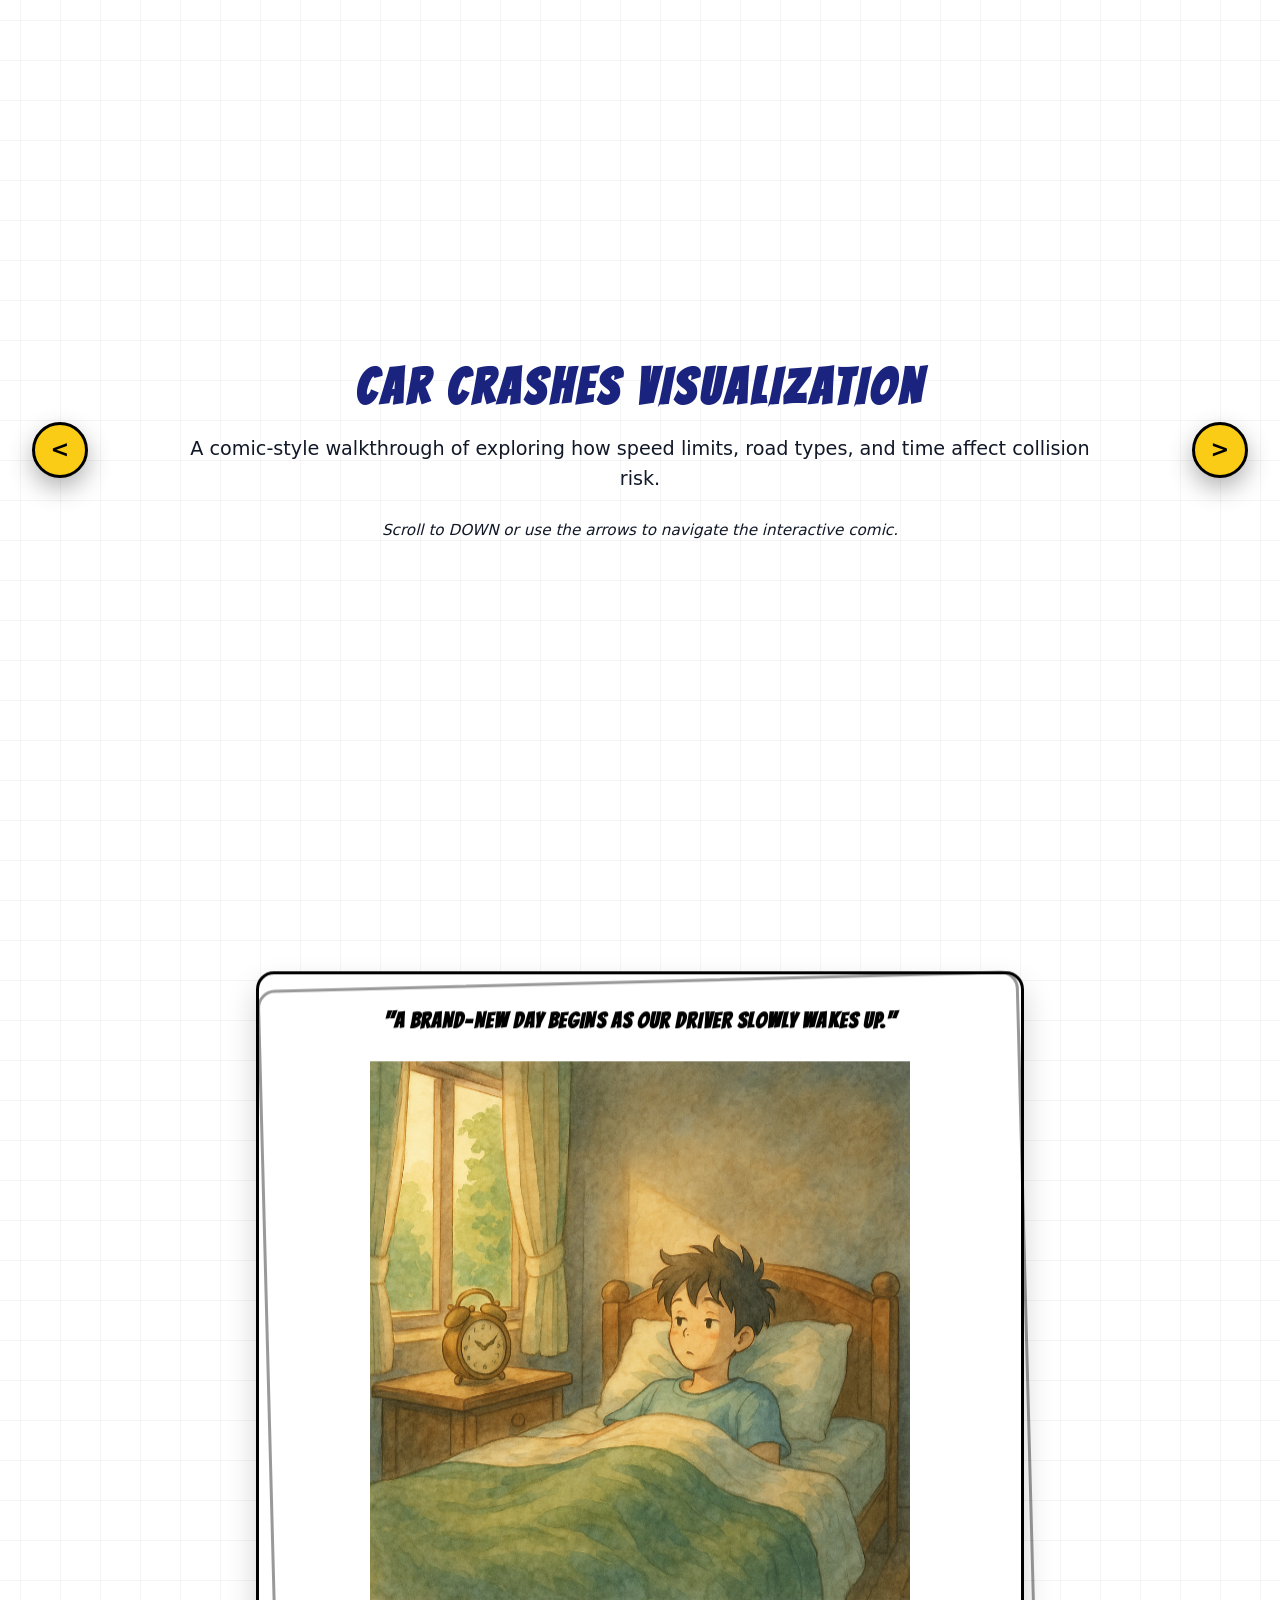
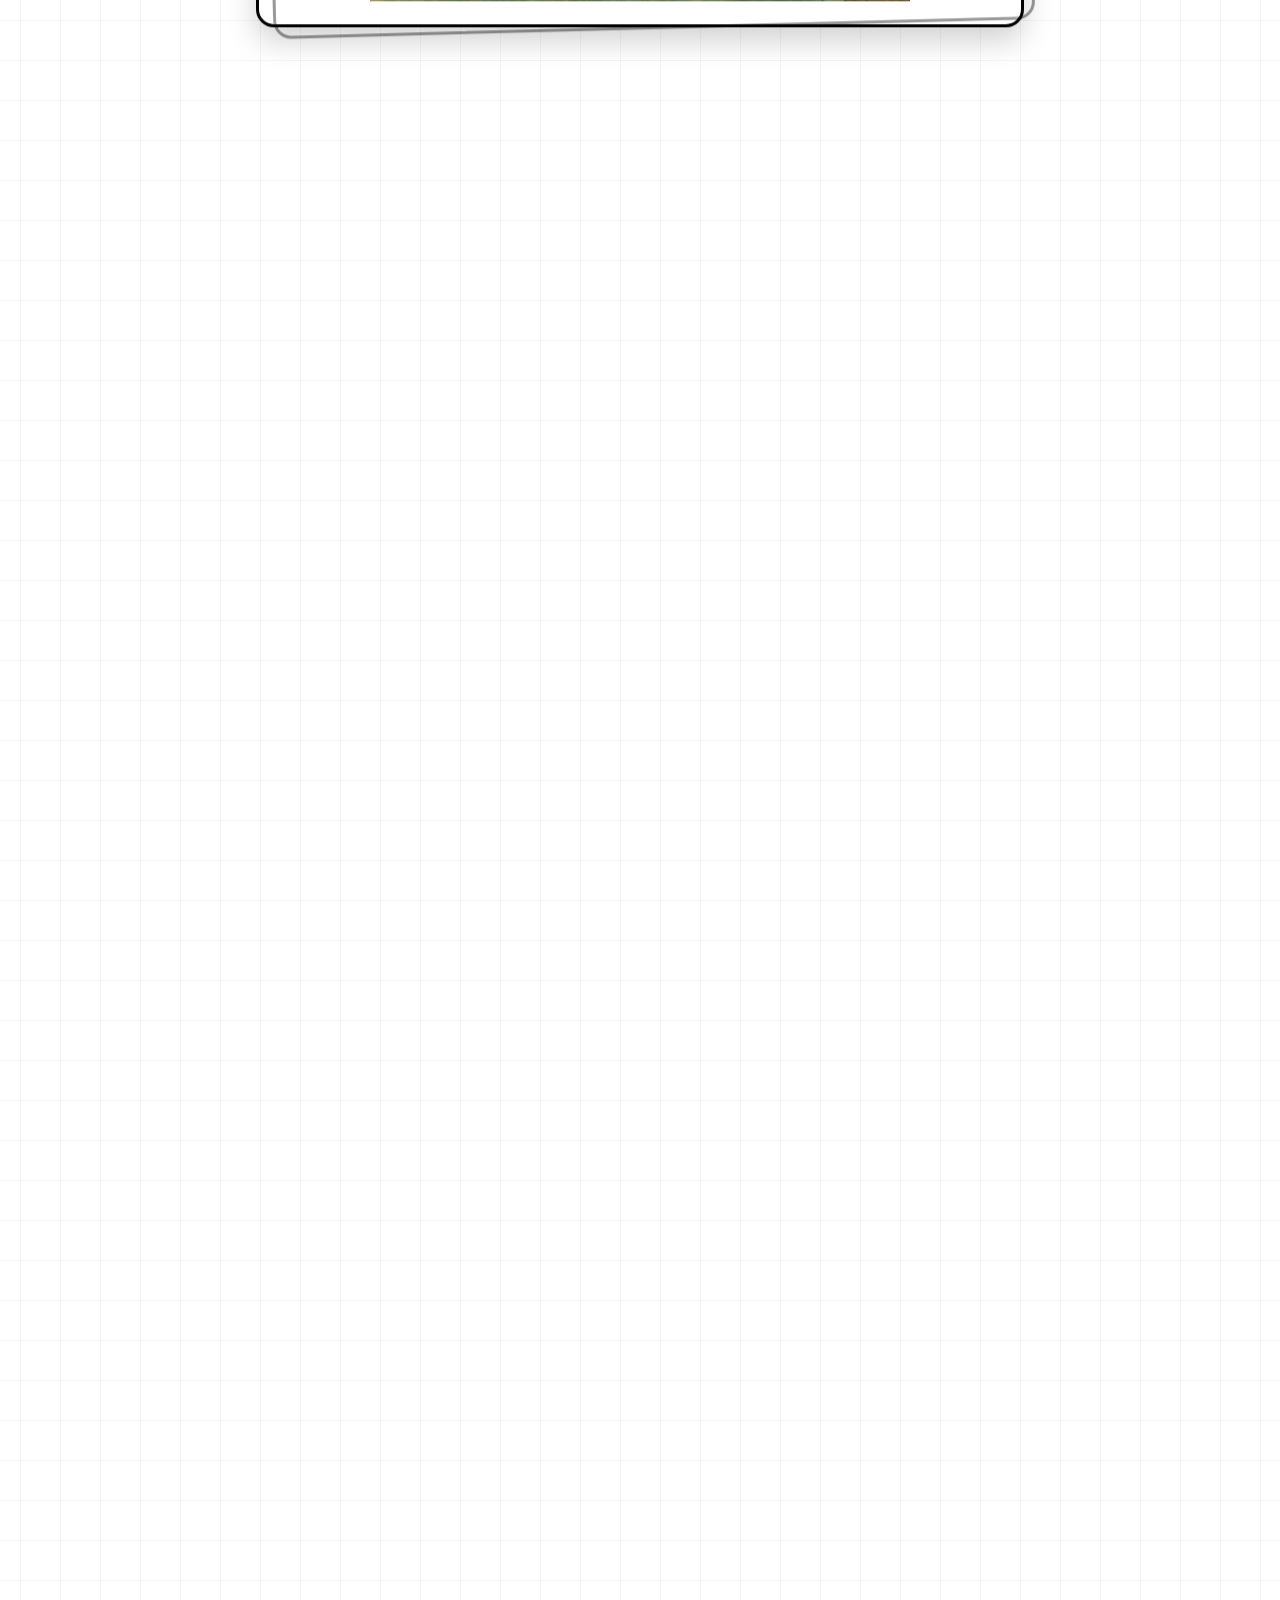
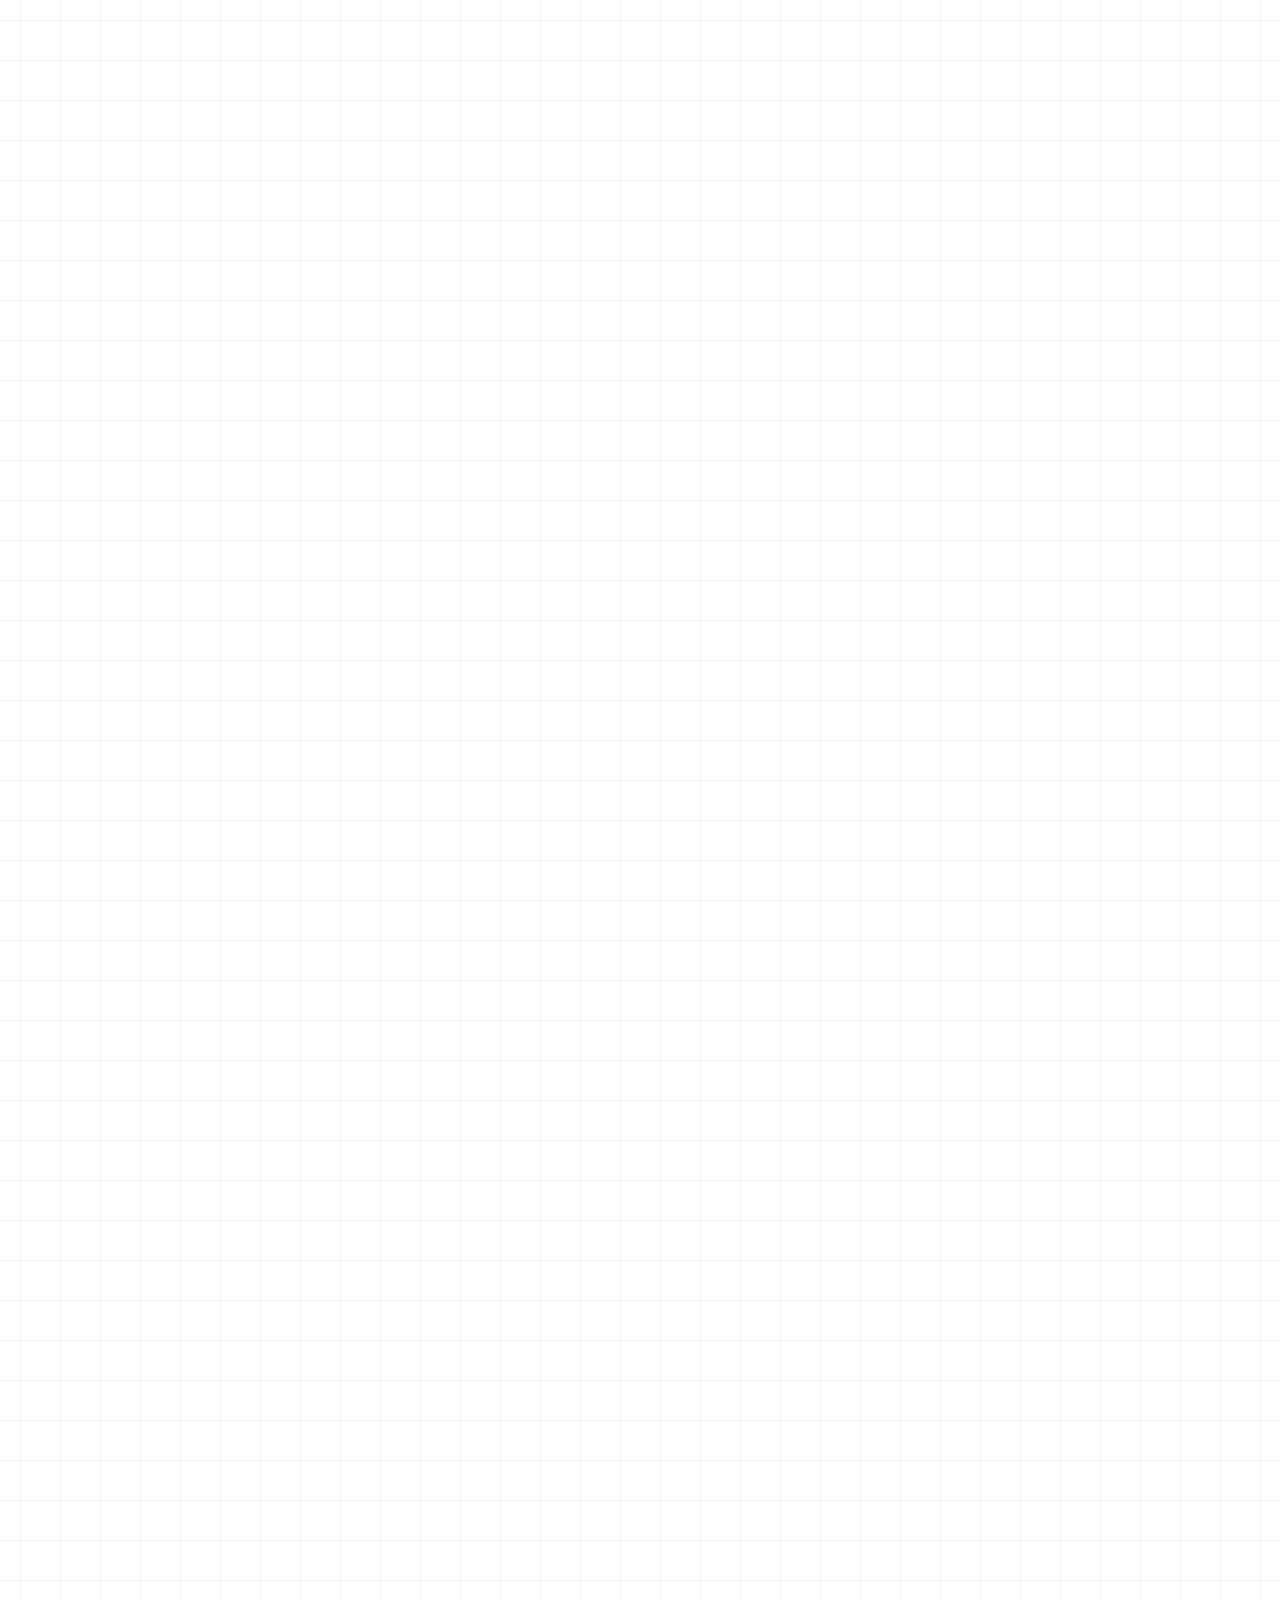
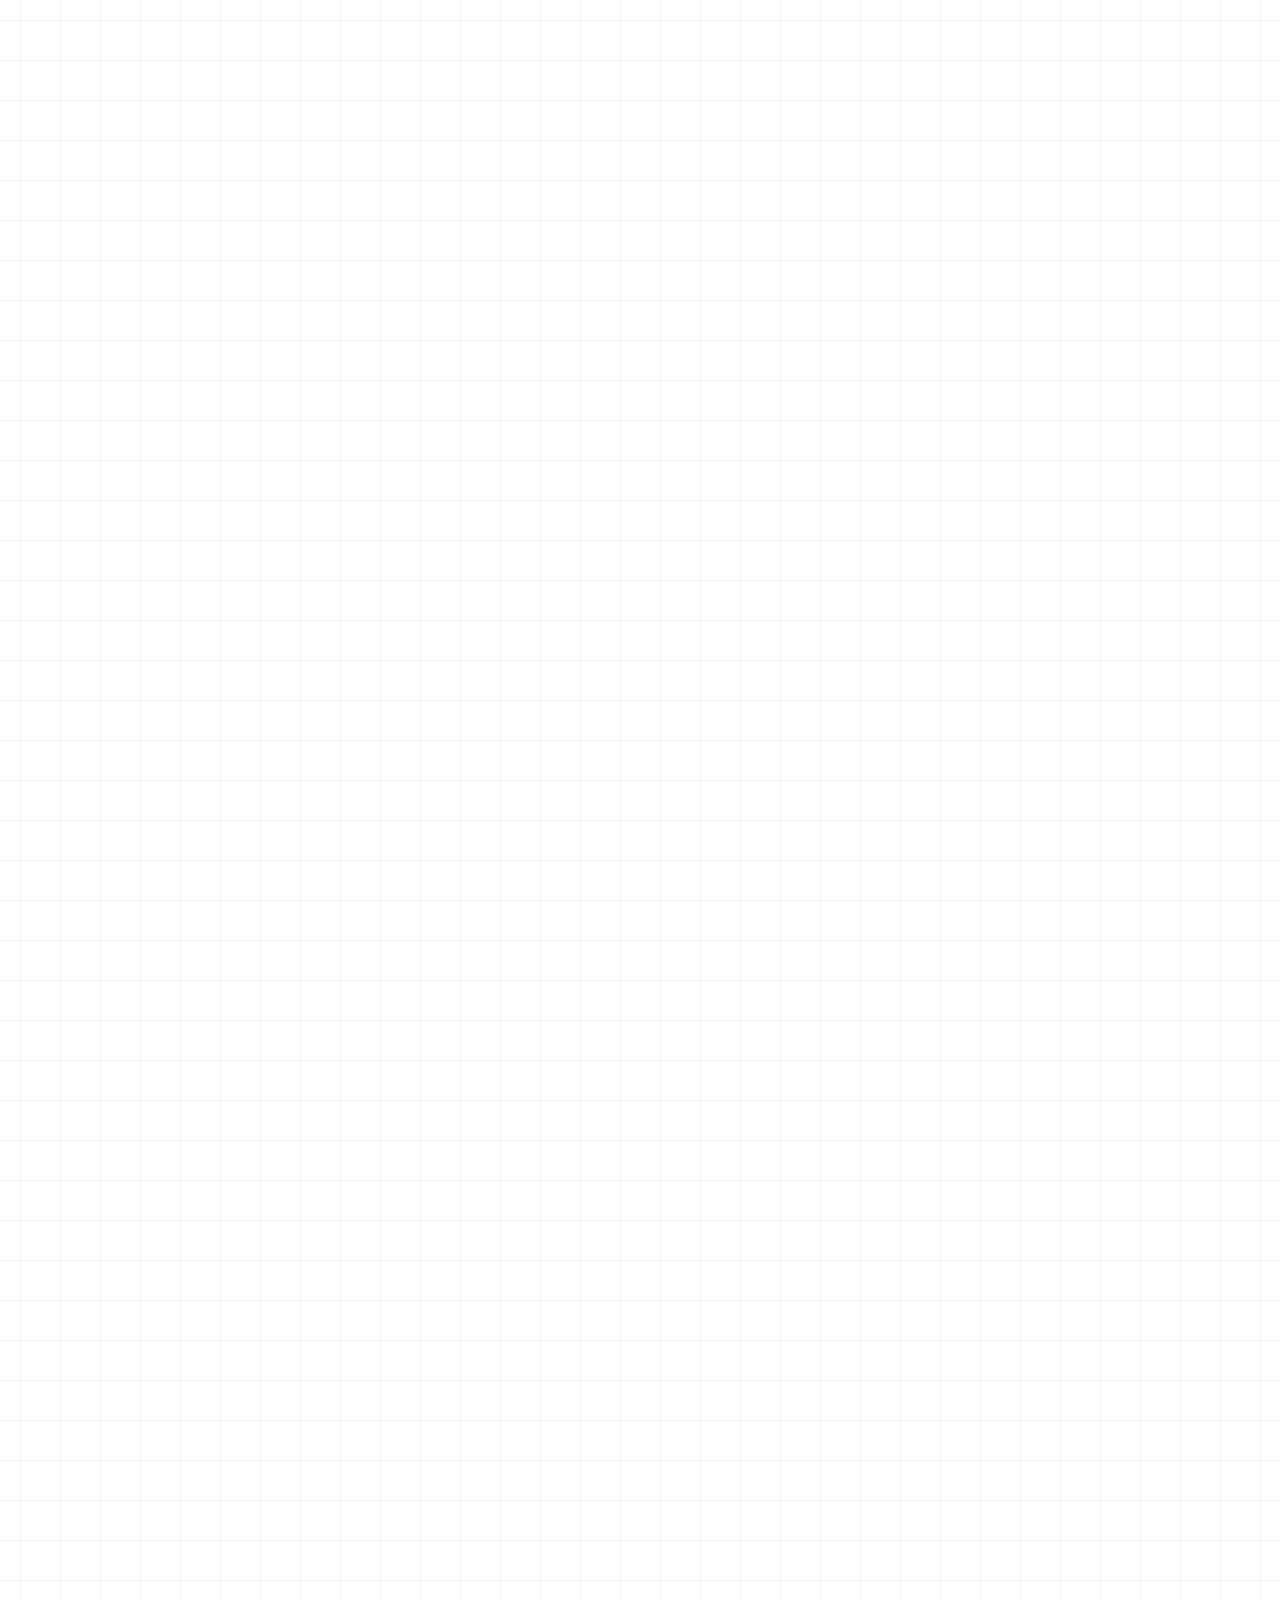
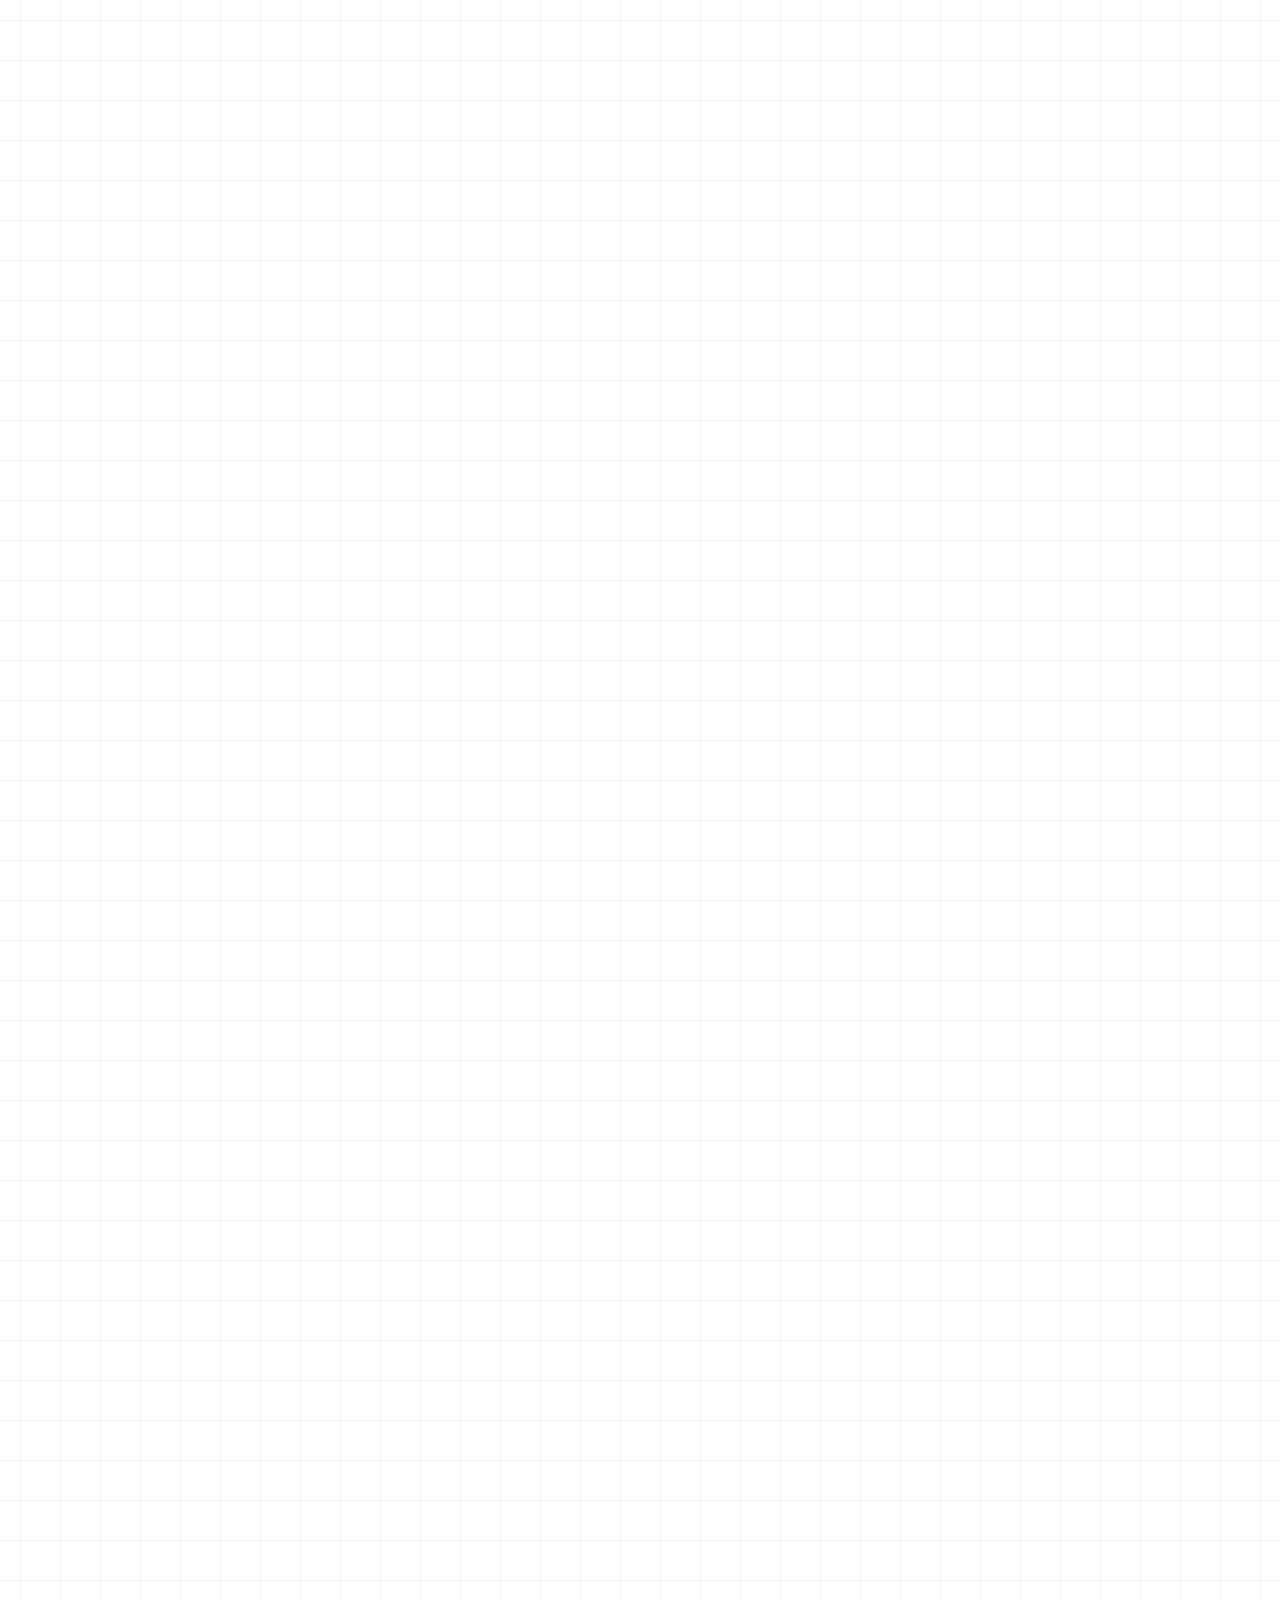
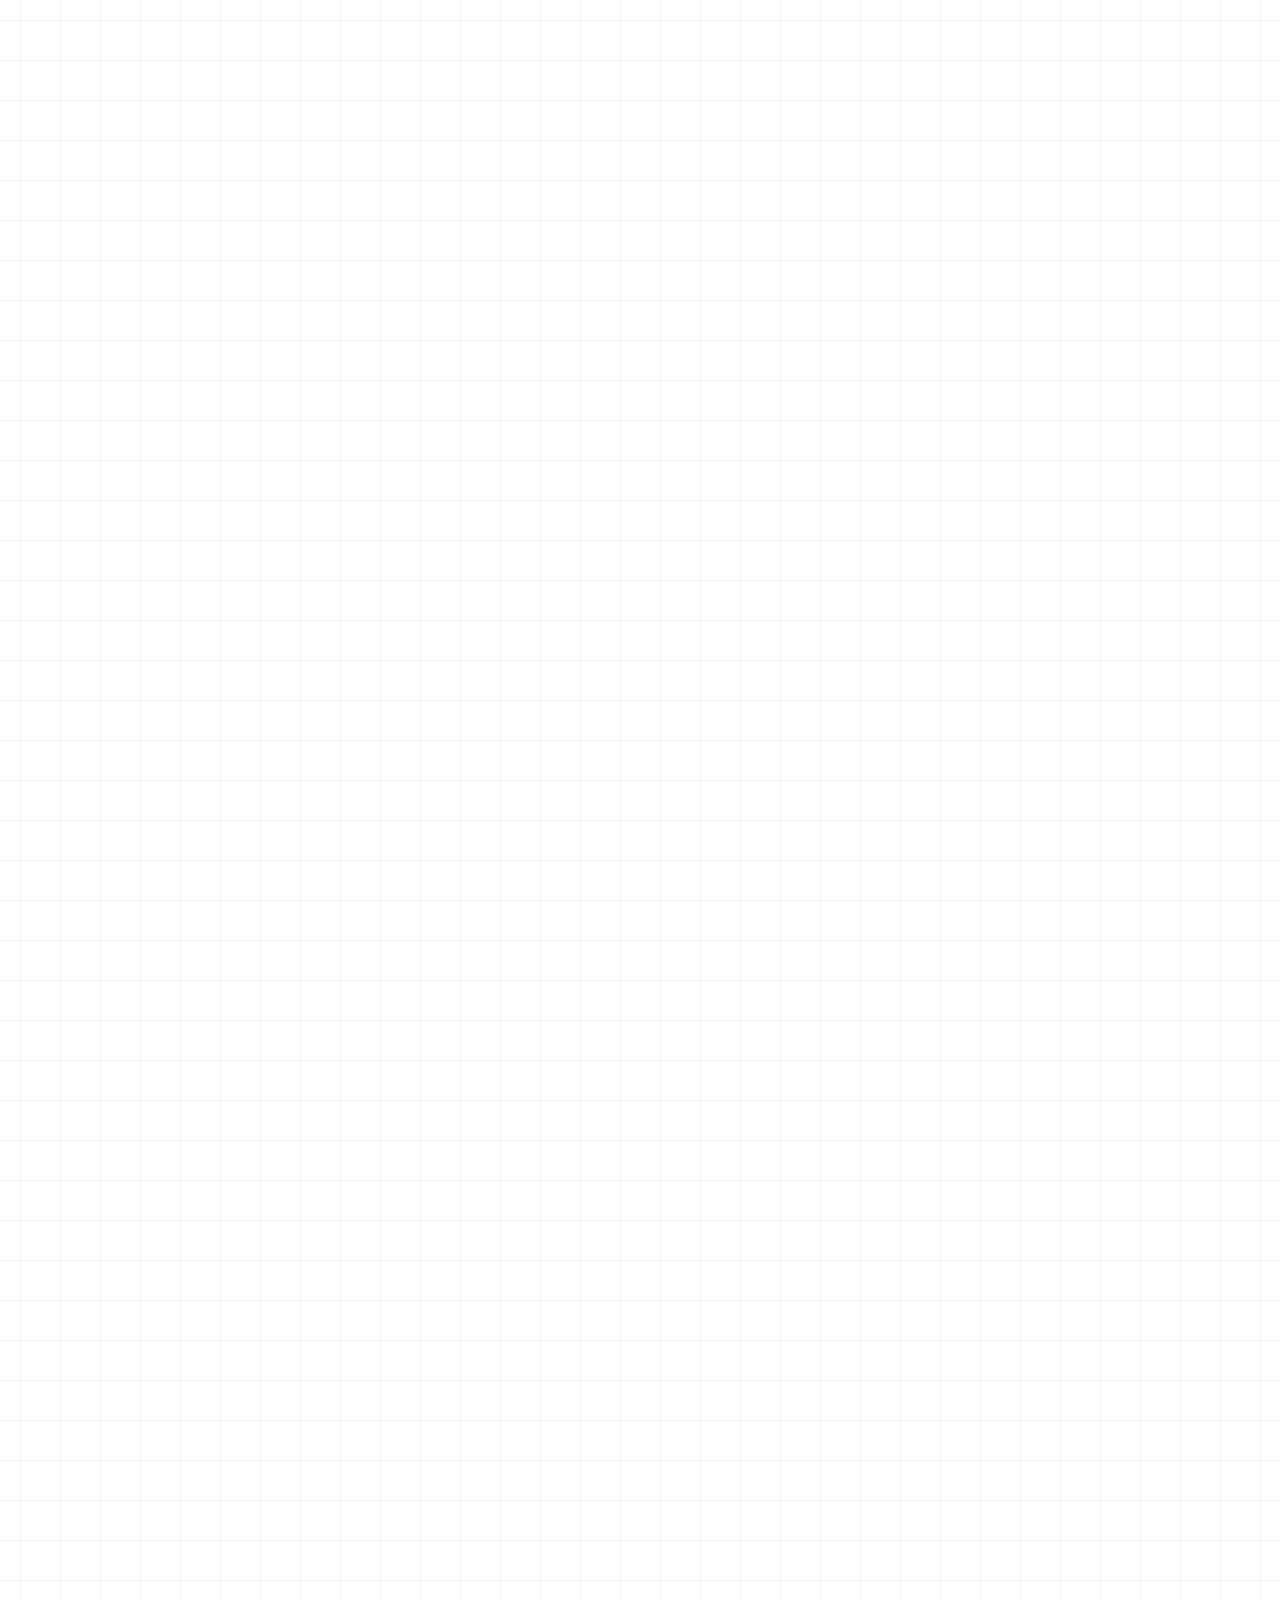
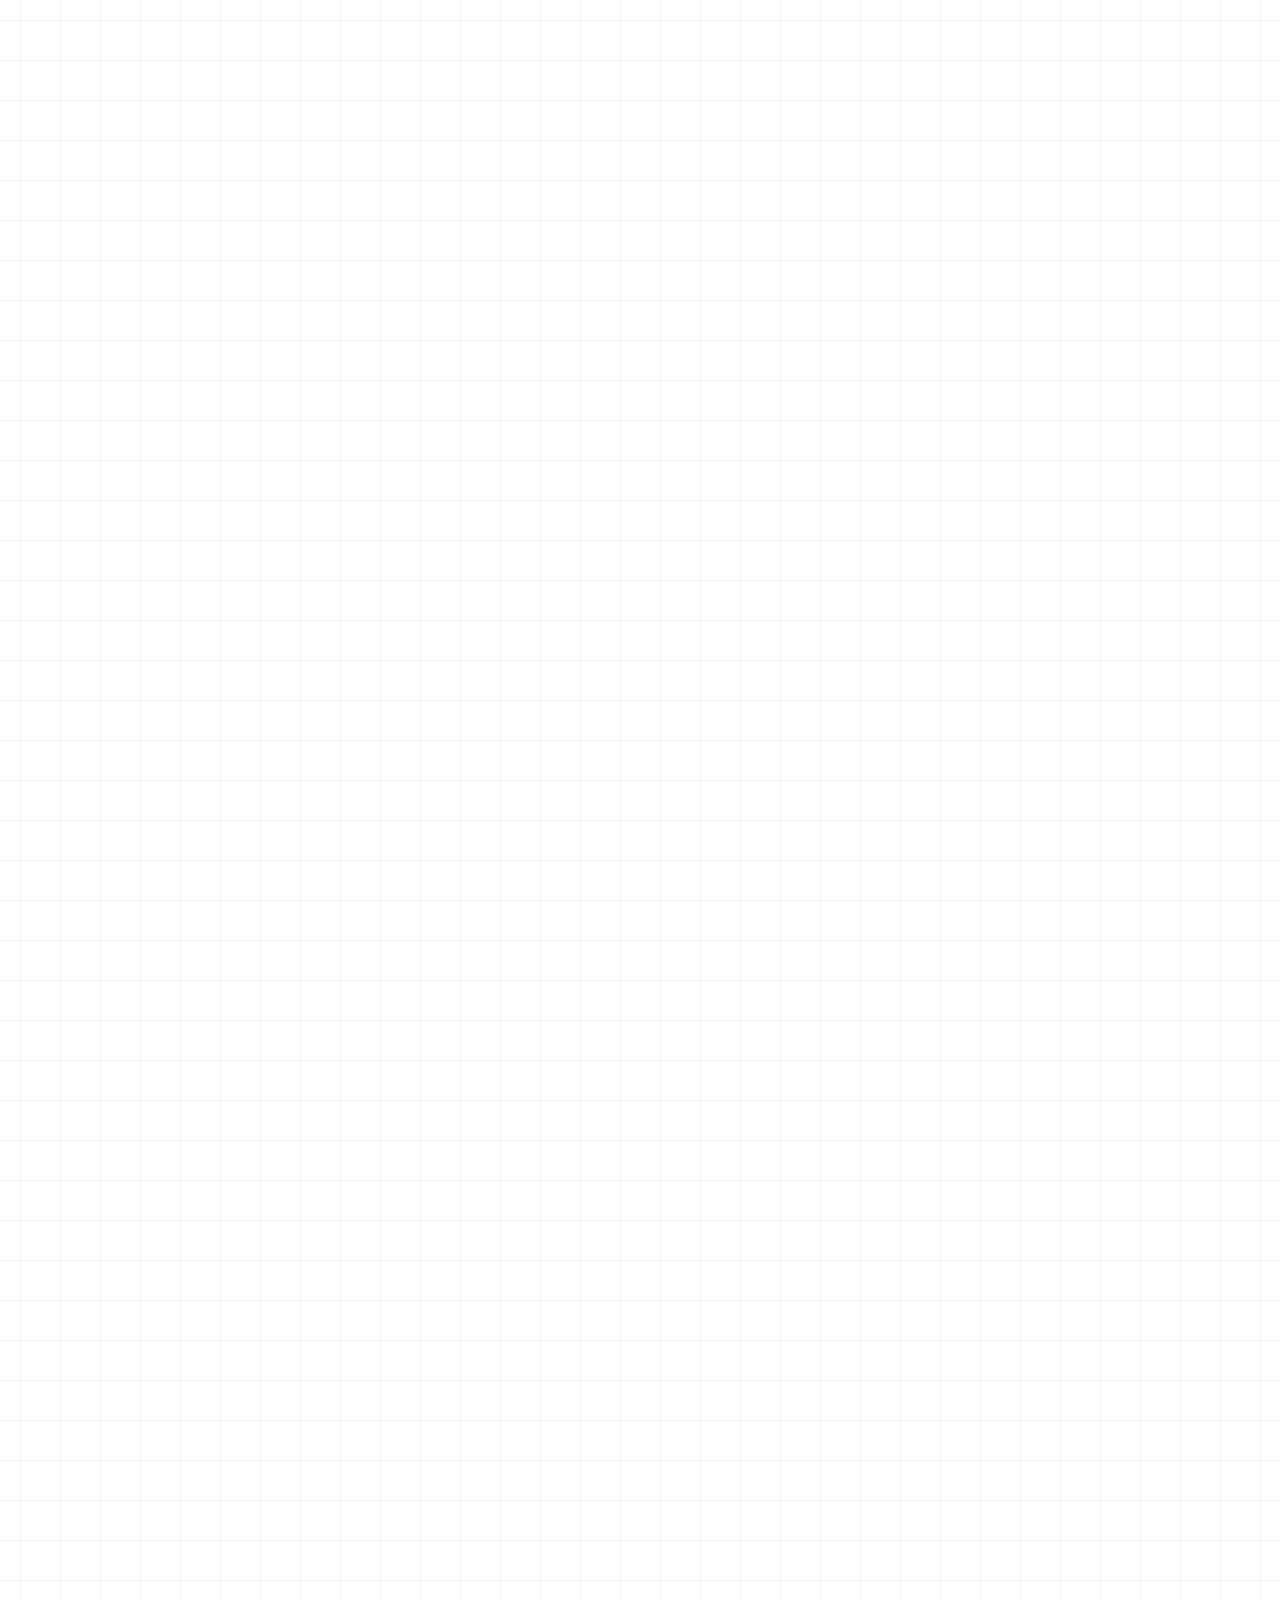
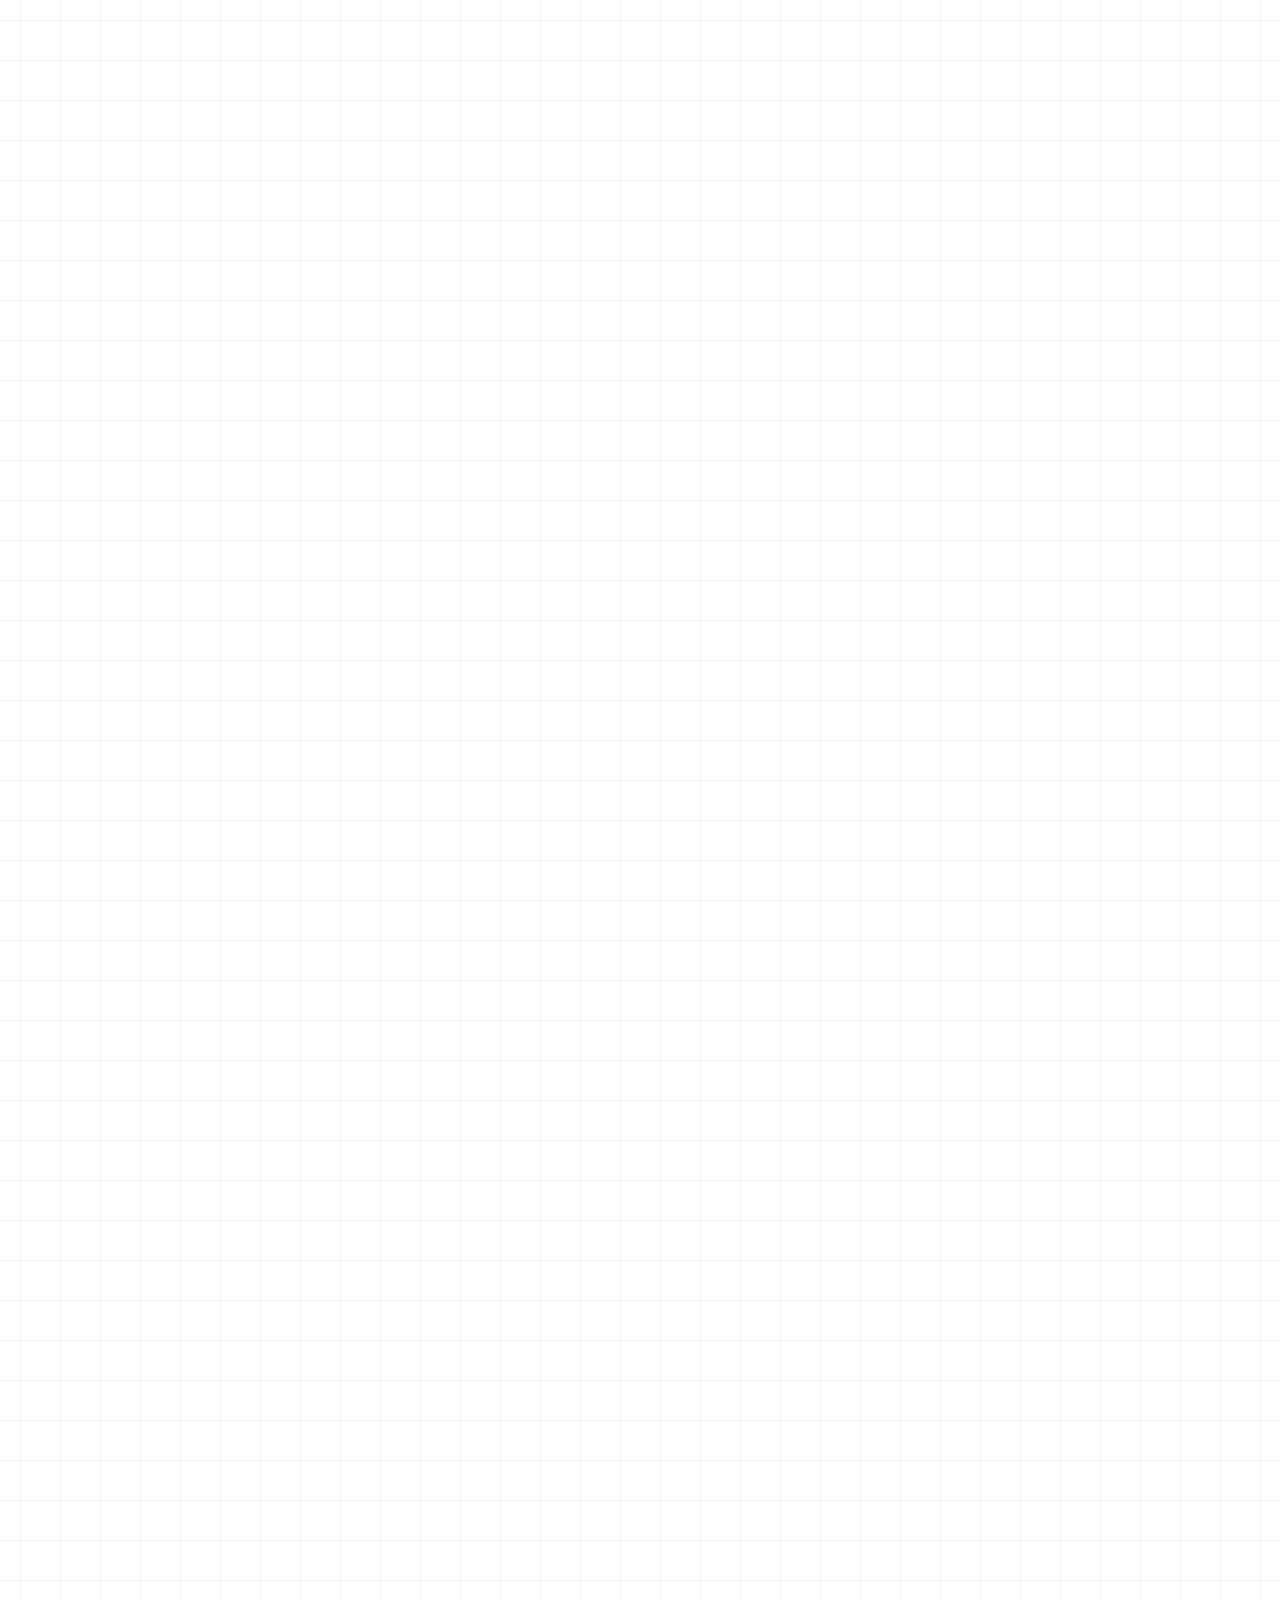
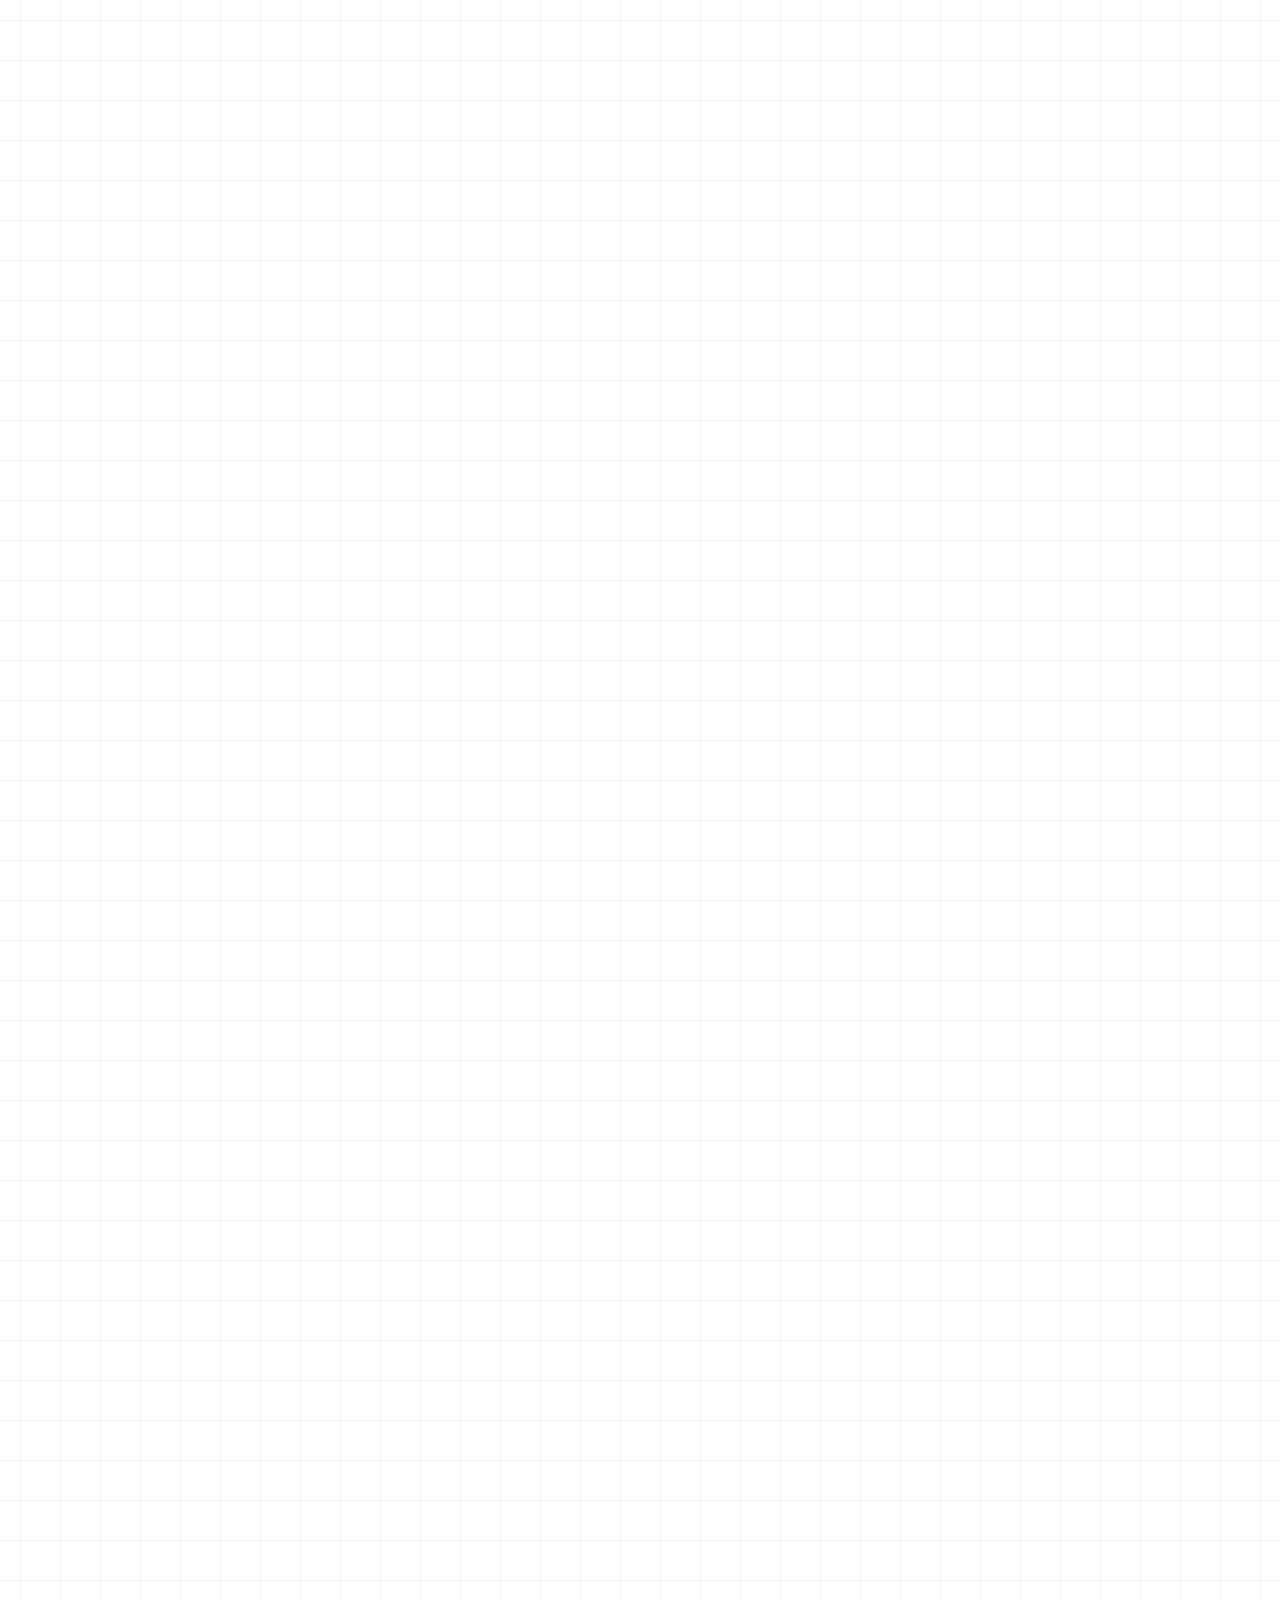
==== comic.html @ a8bc4530 "updated the design of the website to follow a comic strcuture and flow; added a new html called comi" ====
<!DOCTYPE html>
<html lang="en">
<head>
  <meta charset="UTF-8">
  <title>Speed Limit Crash Visualization — Comic Story</title>
  <meta name="viewport" content="width=device-width, initial-scale=1.0">

  <!-- Bootstrap CSS (same as index.html) -->
  <link href="https://cdn.jsdelivr.net/npm/bootstrap@5.3.2/dist/css/bootstrap.min.css" rel="stylesheet">

  <!-- D3.js (same as index.html) -->
  <script src="https://d3js.org/d3.v7.min.js"></script>
  <script src="https://d3js.org/d3-scale-chromatic.v1.min.js"></script>

  <!-- Existing styles + comic layout -->
  <link rel="stylesheet" href="css/style.css">
  <link rel="stylesheet" href="css/comic.css">
</head>
<body class="comic-body">

    <!-- Full-screen header -->
    <header class="comic-hero" id="comic-hero">
      <div class="comic-hero-inner">
        <h1 class="comic-hero-title">Car Crashes Visualization</h1>
        <p class="comic-hero-subtitle">
          A comic-style walkthrough of exploring how speed limits, road types, and time affect collision risk.
        </p>
        <p class="comic-hero-hint">
          Scroll to DOWN or use the arrows to navigate the interactive comic.
        </p>
      </div>
    </header>

  <!-- Fixed navigation arrows -->
  <button class="comic-arrow comic-arrow-left" id="comic-arrow-prev" aria-label="Previous panel">&lt;</button>
  <button class="comic-arrow comic-arrow-right" id="comic-arrow-next" aria-label="Next panel">&gt;</button>

  <div class="comic-scroll-wrapper">

  <!-- Main comic area -->
  <main class="comic-main">
    <section class="comic-track" aria-label="Crash story panels">

      <!-- Panel 1 – wakes up -->
      <article class="comic-panel" data-panel-index="0">
        <div class="comic-panel-inner">
          <p class="panel-caption">"A brand-new day begins as our driver slowly wakes up."</p>
          <img src="img/panel1.png" alt="Driver wakes up" class="panel-image">
        </div>
      </article>

      <!-- Panel 2 – checks phone (weekday heatmap) -->
      <article class="comic-panel" data-panel-index="1">
        <div class="comic-panel-inner">
          <p class="panel-caption">"He checks his phone to see which days are safest to travel.” Click the phone!</p>
          <img src="img/panel2.png" alt="Driver checks phone" class="panel-image">

          <div class="chart-panel chart-panel--heatmap" data-zoomable>
            <button class="chart-close" type="button">&times;</button>
            <section class="chart-content chart-content--heatmap heatmap-section">
              <header class="heatmap-header text-center">
                <h2>Which day of week has highest collision rate?</h2>
                <p>
                  Calendar-style heatmap of collisions by weekday (columns) and year (rows).
                  Slide the year range to explore trends over time.
                </p>
              </header>

              <div class="chart-card heatmap-card">
                <div id="heatmap" class="chart heatmap-chart"></div>
                <div id="year-range" class="year-range heatmap-year-range"></div>
                <div id="legend" class="legend heatmap-legend"></div>
                <p class="heatmap-source text-center">
                  Source: <code>data/collisions_by_weekday_year.csv</code>
                </p>
              </div>
            </section>
          </div>
        </div>
      </article>

      <!-- Panel 3 – brushing teeth, wall clock -->
      <article class="comic-panel" data-panel-index="2">
        <div class="comic-panel-inner">
          <p class="panel-caption">“While brushing his teeth, he wonders which time of day is safest.” Click the clock!.</p>
          <img src="img/panel3.png" alt="Driver brushes teeth and looks at clock" class="panel-image">

          <div class="chart-panel chart-panel--clock" data-zoomable>
            <button class="chart-close" type="button">&times;</button>
            <section class="chart-content chart-content--clock">
              <h2 class="chart-title">When during the day is crash risk highest?</h2>
              <div id="clock-visualization"></div>
            </section>
          </div>
        </div>
      </article>

      <!-- Panel 4 – steps outside -->
      <article class="comic-panel" data-panel-index="3">
        <div class="comic-panel-inner">
          <p class="panel-caption">“He steps outside, ready to start his journey to work.”</p>
          <img src="img/panel4.png" alt="Driver steps outside" class="panel-image">
        </div>
      </article>

      <!-- Panel 5 – starts car -->
      <article class="comic-panel" data-panel-index="4">
        <div class="comic-panel-inner">
          <p class="panel-caption">“With a turn of the key, the engine hums to 9-to-5 life.”</p>
          <img src="img/panel5.png" alt="Driver starts car" class="panel-image">
        </div>
      </article>

      <!-- Panel 6 – speed limit sign, speed-limit visualization -->
      <article class="comic-panel" data-panel-index="5">
        <div class="comic-panel-inner">
          <p class="panel-caption">“A speed-limit sign reminds him how speed affects safety.” Click the speed sign!</p>
          <img src="img/panel6.png" alt="Speed limit sign" class="panel-image">

          <div class="chart-panel chart-panel--speed" data-zoomable>
            <button class="chart-close" type="button">&times;</button>
            <div class="chart-content chart-content--speed">
              <h2>How do collisions change with speed limits?</h2>
              <p>
                Explore collisions by posted speed limit and collision severity.
              </p>
              <div id="car-speed-limit-crashes-vis-nathan"></div>
            </div>
          </div>
        </div>
      </article>

      <!-- Panel 7 – multiple road types / road-type chart -->
      <article class="comic-panel" data-panel-index="6">
        <div class="comic-panel-inner">
          <p class="panel-caption">“Different roads lie ahead, each with its own risks.” Click the navigation panel.</p>
          <img src="img/panel7.png" alt="Driver choosing between different road types" class="panel-image">

          <div class="chart-panel chart-panel--roadtype" data-zoomable>
            <button class="chart-close" type="button">&times;</button>
            <div class="chart-content chart-content--roadtype">
              <section class="roadtype-section">
                <header class="roadtype-header text-center">
                  <h2>Road Collisions by Roadway Type</h2>
                  <p>Circular bar chart showing collision data by road division type across years</p>
                </header>

                <div class="roadtype-content">
                  <div class="roadtype-chart-panel">
                    <div id="chart" class="roadtype-chart"></div>
                    <div class="tooltip roadtype-tooltip"></div>
                  </div>

                  <div class="roadtype-controls">
                    <div class="roadtype-filter-section">
                      <div class="roadtype-section-title">View Mode:</div>
                      <div class="roadtype-toggle-group">
                        <button class="roadtype-toggle-button active" data-mode="absolute">Absolute</button>
                        <button class="roadtype-toggle-button" data-mode="percent">Percentage</button>
                      </div>
                    </div>

                    <div class="roadtype-filter-section">
                      <div class="roadtype-section-title">Filter by Road Type:</div>
                      <div class="roadtype-chips">
                        <button class="roadtype-chip roadtype-chip--all active" data-roadtype="all">All</button>
                      </div>
                    </div>
                  </div>
                </div>

                <footer class="roadtype-footer">
                  <p class="roadtype-note">
                    Each bar represents the number of collisions for a specific road division type over time.
                    Use the toggles above to switch between absolute counts and relative percentages.
                  </p>
                </footer>
              </section>
            </div>
          </div>
        </div>
      </article>

      <!-- Panel 8 – reaches work -->
      <article class="comic-panel" data-panel-index="7">
        <div class="comic-panel-inner">
          <p class="panel-caption">“He reaches work safely and gets ready for the day.”</p>
          <img src="img/panel8.png" alt="Driver reaches work" class="panel-image">
        </div>
      </article>

      <!-- Panel 9 – dreams of vacation -->
      <article class="comic-panel" data-panel-index="8">
        <div class="comic-panel-inner">
          <p class="panel-caption">“His mind wanders... Maybe a vacation would be nice…”</p>
          <img src="img/panel9.png" alt="Driver dreams of vacation" class="panel-image">
        </div>
      </article>

      <!-- Panel 10 – calendar month chart -->
      <article class="comic-panel" data-panel-index="9">
        <div class="comic-panel-inner">
          <p class="panel-caption">“He checks the calendar to find the safest month for a trip.” Click the calendar.</p>
          <img src="img/panel10.png" alt="Calendar panel" class="panel-image">

          <div class="chart-panel chart-panel--month" data-zoomable>
            <button class="chart-close" type="button">&times;</button>
            <section class="chart-content chart-content--month">
              <h2>Collisions by Month of Year</h2>
              <p>Circular bar chart of collision counts by month.</p>
              <div id="circular-bar-chart"></div>
            </section>
          </div>
        </div>
      </article>

      <!-- Panel 11 – asks boss -->
      <article class="comic-panel" data-panel-index="10">
        <div class="comic-panel-inner">
          <p class="panel-caption">“He asks his boss about taking some time off.”</p>
          <img src="img/panel11.png" alt="Driver asking boss" class="panel-image">
        </div>
      </article>

      <!-- Panel 12 – vacation approved -->
      <article class="comic-panel" data-panel-index="11">
        <div class="comic-panel-inner">
          <p class="panel-caption">“Great news! His vacation is approved. A happy free man.”</p>
          <img src="img/panel12.png" alt="Vacation approved" class="panel-image">
        </div>
      </article>

      <!-- Panel 13 – drives into adventure -->
      <article class="comic-panel" data-panel-index="12">
        <div class="comic-panel-inner">
          <p class="panel-caption">“With everything planned, he drives into his long-awaited adventure.” THE END</p>
          <img src="img/panel13.png" alt="Drives into adventure" class="panel-image">
        </div>
      </article>

    </section>

  </main>

  <div class="comic-scroll-length"></div>

</div>
  
  <!-- UNIVERSAL VISUALIZATION POPUP -->
<div id="viz-popup-overlay" class="viz-popup-overlay">
  <div id="viz-popup-content" class="viz-popup-content">
      <button id="viz-close" class="viz-close">&times;</button>
      <div id="viz-mount"></div>
  </div>
</div>

  <!-- Visualization scripts (same as index.html) -->
  <script src="js/calendar-heatmap.js"></script>
  <script src="js/speedLimitVisSigns.js"></script>
  <script src="js/collision_by_roadtype.js"></script>
  <script src="js/circularBarChart.js"></script>
  <script src="z_individual_visuals/clockVis/js/clockVis.js"></script>

  <!-- Generic viz interactions (zooming, etc.) -->
  <script src="js/main.js"></script>

  <!-- Scroll + arrow controller -->
  <script src="js/comic_scroll.js"></script>
  <script src="js/viz_popup.js"></script>
</body>
</html>
---- css/style.css ----
/* ===========================
   Base Layout
   =========================== */
html,
body {
    height: 100%;
}

body {
    font-family: "Inter", "Segoe UI", sans-serif;
    background: radial-gradient(circle at top left, #f8fafc, #e2e8f0);
    color: #222;
    margin: 0;
    padding: 0;
    display: flex;
    flex-direction: column;
    min-height: 100vh;
}

.container-fluid {
    flex: 1;
}

.navbar-brand {
    font-size: 1.5rem;
    letter-spacing: 0.5px;
}

h1 {
    margin: 0 0 12px 0;
    font-weight: 700;
    color: #1a237e;
    text-align: center;
}

.panel-caption {
    text-align: center;
    font-size: 1.1rem;
    font-weight: 600;
    color: #444;
    margin: 1rem 0 0.5rem 0;
    padding: 0 1rem;
    font-family: "Inter", sans-serif;
}

.inner-circle {
    fill: #e9ecef;
}

/* ===========================
   Controls (speed-limit vis)
   =========================== */
#car-speed-limit-crashes-vis-nathan-controls {
    margin-top: 16px;
    margin-bottom: 16px;
    display: flex;
    align-items: center;
    gap: 12px;
    font-size: 16px;
    padding: 12px 16px;
    background: linear-gradient(135deg, #f1f5f9 0%, #e2e8f0 100%);
    border-radius: 12px;
    border: 1px solid #cbd5e1;
}

#car-speed-limit-crashes-vis-nathan-controls label {
    font-weight: 700;
    color: #1e293b;
}

#car-speed-limit-crashes-vis-nathan-year-select {
    padding: 8px 16px;
    border-radius: 8px;
    border: 2px solid #3b82f6;
    background: #fff;
    font-size: 15px;
    font-weight: 600;
    color: #1e293b;
    cursor: pointer;
    transition: all 0.2s ease;
}

#car-speed-limit-crashes-vis-nathan-year-select:hover {
    border-color: #2563eb;
    box-shadow: 0 4px 12px rgba(59, 130, 246, 0.2);
}

#car-speed-limit-crashes-vis-nathan-year-select:focus {
    outline: none;
    border-color: #1d4ed8;
    box-shadow: 0 0 0 3px rgba(59, 130, 246, 0.3);
}

/* ===========================
   Visualization Container (default card)
   =========================== */
#car-speed-limit-crashes-vis-nathan {
    background: linear-gradient(180deg, #ffffff 0%, #f8fafc 100%);
    border-radius: 16px;
    box-shadow: 0 8px 32px rgba(0, 0, 0, 0.12), 0 2px 8px rgba(0, 0, 0, 0.08);
    padding: 24px;
    margin-bottom: 50px;
    width: 100%;
    max-width: 1280px;
    border: 1px solid #e2e8f0;
}

#car-speed-limit-crashes-vis-nathan svg {
    display: block;
    margin: 0 auto;
    border-radius: 12px;
}

/* Speed control slider styling */
#speed-control-slider {
    -webkit-appearance: none;
    appearance: none;
    height: 10px;
    border-radius: 5px;
    outline: none;
}

#speed-control-slider::-webkit-slider-thumb {
    -webkit-appearance: none;
    appearance: none;
    width: 24px;
    height: 24px;
    border-radius: 50%;
    background: #fff;
    border: 3px solid #3b82f6;
    cursor: pointer;
    box-shadow: 0 2px 8px rgba(0, 0, 0, 0.2);
    transition: all 0.2s ease;
}

#speed-control-slider::-webkit-slider-thumb:hover {
    transform: scale(1.15);
    box-shadow: 0 4px 12px rgba(59, 130, 246, 0.4);
}

#speed-control-slider::-moz-range-thumb {
    width: 24px;
    height: 24px;
    border-radius: 50%;
    background: #fff;
    border: 3px solid #3b82f6;
    cursor: pointer;
    box-shadow: 0 2px 8px rgba(0, 0, 0, 0.2);
}

/* ===========================
   Visualization Elements
   =========================== */
.road {
    fill: #444;
}

.sign-circle {
    stroke: #d62828;
    stroke-width: 3px;
    fill: #fff;
}

.sign-text {
    font-weight: 900;
    fill: #111;
    font-family: 'Inter', 'Segoe UI', sans-serif;
}

.x-label {
    font-size: 13px;
    fill: #333;
}

.car {
    fill: #dc2626;
}

/* Y-axis styling */
.y-axis .tick line {
    stroke: #e5e7eb;
    stroke-dasharray: 4 4;
}

.y-axis .domain {
    stroke: #9ca3af;
}

.y-axis text {
    font-size: 12px;
    fill: #4b5563;
    font-weight: 500;
}

.y-axis-label {
    font-family: 'Inter', 'Segoe UI', sans-serif;
}

/* ===========================
   Calendar Heatmap (default)
   =========================== */
.heatmap-section {
    padding: 0 16px 32px 16px;
    max-width: 960px;
    margin: 0 auto;
}

.heatmap-header h2 {
    margin: 0 0 6px 0;
    font-weight: 700;
    font-size: clamp(22px, 2.6vw, 34px);
    letter-spacing: 0.2px;
    color: #111;
}

.heatmap-header p {
    margin: 0 18px 18px 18px;
    color: #4b5563;
    font-size: 0.95rem;
}

.heatmap-card {
    background: #ffffff;
    border: 1px solid #e5e7eb;
    border-radius: 16px;
    padding: 16px 16px 24px 16px;
    box-shadow: 0 8px 24px rgba(0, 0, 0, 0.06);
    width: 100%;
    margin: 0 auto;
}

.heatmap-chart {
    width: 100%;
    display: flex;
    justify-content: center;
}

.heatmap-section .axis text {
    fill: #4b5563;
    font-size: 12px;
}

.heatmap-section .axis line,
.heatmap-section .axis path {
    stroke: #e5e7eb;
}

.heatmap-section .cell {
    stroke: #ffffff;
    stroke-width: 1;
    shape-rendering: crispEdges;
}

.heatmap-section .cell:hover {
    stroke: #111111;
    stroke-width: 1.25;
}

.heatmap-legend {
    margin-top: 14px;
    width: 100%;
}

.heatmap-legend .title {
    font-size: 11px;
    margin-bottom: 6px;
    color: #4b5563;
    text-align: center;
}

.heatmap-legend .axis text {
    font-size: 10px;
}

.heatmap-legend svg {
    width: 100%;
    display: block;
}

.heatmap-year-range {
    width: 100%;
    margin: 0;
}

.heatmap-section .timeline-container {
    display: flex;
    flex-direction: column;
    gap: 0;
    align-items: stretch;
}

.heatmap-section .year-range-header {
    display: flex;
    justify-content: space-between;
    align-items: center;
    gap: 12px;
    flex-wrap: wrap;
    margin-bottom: 8px;
}

.heatmap-section .range-label-text {
    margin-bottom: 0;
    font-size: 13px;
    font-weight: 600;
    color: #9a3412;
    text-align: left;
}

.heatmap-section .year-range-controls {
    display: flex;
    gap: 8px;
    justify-content: flex-end;
    flex-wrap: wrap;
}

.heatmap-section .year-range-controls button {
    background: #fff7ed;
    border: 1px solid #fb923c;
    color: #9a3412;
    font-weight: 600;
    font-size: 12px;
    padding: 6px 12px;
    border-radius: 999px;
    cursor: pointer;
    transition: background 120ms ease, box-shadow 120ms ease;
}

.heatmap-section .year-range-controls button:hover {
    background: #fdba74;
    box-shadow: 0 4px 10px rgba(249, 115, 22, 0.18);
}

.heatmap-section .year-range-controls button:active {
    background: #f97316;
    color: #ffffff;
}

.heatmap-section .year-range-svg {
    width: 100%;
    min-width: 100%;
    display: block;
}

.heatmap-section .car-wrapper {
    display: flex;
    justify-content: center;
    margin: 0 auto 12px auto;
    width: 100%;
}

.heatmap-section .car-svg {
    width: 100%;
    height: auto;
    max-width: 1000px;
}

#cabin-layer .car-cabin {
    fill: #ffffff;
    stroke: none;
}

#car-outline-layer .car-body-outline {
    fill: none;
    stroke: #1f2937;
    stroke-width: 9;
    stroke-linecap: round;
    stroke-linejoin: round;
}

#labels-layer text {
    font-family: "Inter", system-ui, sans-serif;
    font-weight: 500;
    font-size: 11px;
    fill: #1a1a1a;
    letter-spacing: 0.03em;
    paint-order: stroke;
    stroke: rgba(255, 255, 255, 0.82);
    stroke-width: 3px;
    stroke-linejoin: round;
}

#labels-layer .weekday-label {
    text-transform: uppercase;
}

#labels-layer .year-label {
    text-anchor: end;
}

.heatmap-section .grid-line {
    stroke: rgba(148, 163, 184, 0.55);
    stroke-width: 0.9;
    shape-rendering: crispEdges;
    pointer-events: none;
}

.heatmap-section .brush .selection {
    fill: rgba(249, 115, 22, 0.22);
    stroke: #f97316;
    stroke-width: 2;
    shape-rendering: geometricPrecision;
}

.heatmap-section .brush .handle {
    fill: #f97316;
    opacity: 0.92;
}

.heatmap-source {
    margin-top: 18px;
    color: #4b5563;
    font-size: 13px;
}

/* global tooltip from clock/heatmap */
.tooltip {
    position: fixed;
    pointer-events: none;
    background: rgba(255, 255, 255, 0.96);
    color: #111111;
    border: 1px solid #d1d5db;
    padding: 8px 10px;
    border-radius: 10px;
    font-size: 12px;
    box-shadow: 0 8px 24px rgba(0, 0, 0, 0.08);
    transform: translate(-50%, calc(-100% - 12px));
    z-index: 9999;
    opacity: 0;
    transition: opacity 120ms ease, transform 120ms ease;
}

.tooltip.visible {
    opacity: 1;
    transform: translate(-50%, calc(-100% - 8px));
}

/* 
   Circular Bar Chart
*/
.circular-chart-section {
    padding: 32px 16px;
    max-width: 960px;
    margin: 0 auto;
}

.circular-chart-section h2 {
    font-weight: 700;
    font-size: clamp(22px, 2.6vw, 34px);
    letter-spacing: 0.2px;
    color: #111;
    margin-bottom: 12px;
}

.circular-chart-section p {
    color: #4b5563;
    font-size: 0.95rem;
    margin-bottom: 0;
}

.circular-chart-section .controls {
    padding: 16px;
}

.circular-chart-section .controls label {
    color: #333;
    font-size: 15px;
}

#year-selector {
    padding: 8px 16px;
    border-radius: 6px;
    border: 1px solid #d1d5db;
    background: #fff;
    font-size: 14px;
    cursor: pointer;
    transition: border-color 0.2s ease;
}

#year-selector:hover {
    border-color: #9ca3af;
}

#year-selector:focus {
    outline: none;
    border-color: #6366f1;
    box-shadow: 0 0 0 3px rgba(99, 102, 241, 0.1);
}

#circular-bar-chart {
    min-height: 800px;
    background: transparent;
    border-radius: 12px;
    overflow: visible;
}

#circular-legend {
    padding: 16px;
}

.circular-chart-section .chart-card {
    background: #ffffff;
    border: 1px solid #e5e7eb;
    border-radius: 16px;
    padding: 24px 16px;
    box-shadow: 0 8px 24px rgba(0, 0, 0, 0.06);
    overflow: visible;
}


.month-bar {
    transition: all 0.2s ease;
}

.month-bar:hover {
    cursor: pointer;
}


.month-label {
    user-select: none;
    pointer-events: none;
}


.center-label {
    user-select: none;
    pointer-events: none;
}

/* ===========================
   Webtoon panels
   =========================== */

.webtoon {
    max-width: 1100px;
    margin: 0 auto 3rem;
    padding: 1.5rem 1rem 3rem;
}

.panel {
    position: relative;
    margin: 2rem auto;
    background: #fdfcf7;
    border-radius: 18px;
    box-shadow: 0 14px 40px rgba(0, 0, 0, 0.12);
    overflow: hidden;
}

.panel-image {
    width: 100%;
    display: block;
}

/* Chart panels (small in-panel + zoom) */
.chart-panel {
    position: absolute;
    cursor: pointer;
}

.chart-panel .chart-mini,
.chart-panel .chart-mini-sub,
.chart-panel #car-speed-limit-crashes-vis-nathan {
    background: transparent;
}

/* wrapper for zoom card content */
.chart-content {
    width: 100%;
}

/* Small close button that only shows in zoomed mode */
.chart-close {
    position: absolute;
    top: 12px;
    right: 16px;
    border: none;
    background: rgba(15, 23, 42, 0.8);
    color: #fff;
    font-size: 20px;
    width: 32px;
    height: 32px;
    border-radius: 999px;
    line-height: 24px;
    text-align: center;
    cursor: pointer;
    opacity: 0;
    pointer-events: none;
    transition: opacity 0.15s ease;
}

/* Zoom overlay behaviour */
.chart-panel[data-zoomable]::after {
    content: "Click to zoom";
    position: absolute;
    bottom: 6px;
    right: 10px;
    padding: 3px 8px;
    font-size: 11px;
    border-radius: 999px;
    background: rgba(0, 0, 0, 0.6);
    color: #fff;
}

.chart-panel.is-zoomed {
    position: fixed !important;
    top: 0;
    left: 0;
    right: 0;
    bottom: 0;
    width: 100vw !important;
    height: 100vh !important;
    margin: 0;
    background: rgba(15, 23, 42, 0.92);
    z-index: 2000;
    display: flex;
    flex-direction: column;
    align-items: center;
    justify-content: center;
}

.chart-panel.is-zoomed::after {
    content: "";
}

.chart-panel.is-zoomed .chart-close {
    opacity: 1;
    pointer-events: auto;
}

/* white card for zoomed content */
.chart-panel.is-zoomed .chart-content {
    max-width: 1100px;
    width: min(100%, 1100px);
    max-height: 90vh;
    overflow: auto;
    background: #ffffff;
    border-radius: 16px;
    padding: 16px;
}

/* prevent body scroll while zoomed */
body.no-scroll {
    overflow: hidden;
}

/* ---------------------------
   Panel-specific chart placement
   --------------------------- */

/* Panel 2 – phone heatmap (landscape) */
.panel-2 .chart-panel--heatmap {
    left: 32%;
    bottom: 14%;
    width: 40%;
    transform: translateX(-50%);
}

/* flatten padding in phone mode */
.panel-2 .chart-panel--heatmap .heatmap-section {
    padding: 0;
    margin: 0;
    max-width: none;
}
.panel-2 .chart-panel--heatmap .heatmap-card {
    background: transparent;
    border: none;
    box-shadow: none;
    padding: 0;
}

/* scale the car heatmap into the phone */
.panel-2 .chart-panel--heatmap .car-svg {
    transform:translate(-17%, -70%)  scale(0.65);
    transform-origin: 50% 50%;
}

/* hide long UI in mini mode */
.panel-2 .chart-panel--heatmap .heatmap-header,
.panel-2 .chart-panel--heatmap .heatmap-year-range,
.panel-2 .chart-panel--heatmap .heatmap-legend,
.panel-2 .chart-panel--heatmap .heatmap-source {
    display: none;
}

/* when zoomed, full size + show header/controls/legend */
.panel-2 .chart-panel--heatmap.is-zoomed .car-svg {
    transform: scale(1);
}


.panel-2 .chart-panel--heatmap.is-zoomed .heatmap-header,
.panel-2 .chart-panel--heatmap.is-zoomed .heatmap-year-range,
.panel-2 .chart-panel--heatmap.is-zoomed .heatmap-legend,
.panel-2 .chart-panel--heatmap.is-zoomed .heatmap-source {
    display: block;
}


/* Panel 6 – speed-limit sign */
.panel-6 .chart-panel--speed {
    left: 47%;
    top: 42%;
    width: 50%;
    transform: translate(-50%, -50%);
}

/* flatten default card styling inside sign */
.panel-6 #car-speed-limit-crashes-vis-nathan {
    background: transparent;
    box-shadow: none;
    border-radius: 0;
    border: none;
    padding: 0;
    margin: 0;
    width: 100%;
}

/* shrink whole SVG into the board */
.panel-6 .chart-panel--speed svg {
    transform: translate(-23%, 10%) scale(0.20);
    transform-origin: center;
}

/* zoomed: SVG full size */
.panel-6 .chart-panel--speed.is-zoomed svg {
    transform: scale(1);
}

/* zoomed: restore card styling */
.panel-6 .chart-panel--speed.is-zoomed #car-speed-limit-crashes-vis-nathan {
    background: linear-gradient(180deg, #ffffff 0%, #f8fafc 100%);
    border-radius: 16px;
    box-shadow: 0 8px 32px rgba(0, 0, 0, 0.12);
    padding: 24px;
    border: 1px solid #e2e8f0;
}

/* compact controls on the sign */
.panel-6 .speed-controls {
    margin-bottom: 4px;
    font-size: 12px;
}

.panel-6 .speed-controls select {
    font-size: 12px;
    padding: 2px 6px;
}

/* Panel 6 – hide year dropdown when inside the roadside sign */
.panel-6 .chart-panel--speed #car-speed-limit-crashes-vis-nathan-controls {
    display: none !important;
}

.panel-6 .chart-panel--speed.is-zoomed #car-speed-limit-crashes-vis-nathan-controls {
    display: flex !important;
}

/* Panel 6 – hide title on roadside sign, show only on zoom */
.panel-6 .chart-panel--speed .chart-title {
    display: none;
}

.panel-6 .chart-panel--speed.is-zoomed .chart-title {
    display: block;
    font-size: 1.5rem;
    color: #1e293b;
    margin-bottom: 16px;
}

/* Panel 6 – hide speed display and slider when inside the roadside sign */
.panel-6 .chart-panel--speed #speed-display-group,
.panel-6 .chart-panel--speed #crash-display-group {
    visibility: hidden !important;
}

.panel-6 .chart-panel--speed #speed-control-container {
    display: none !important;
}

.panel-6 .chart-panel--speed.is-zoomed #speed-display-group,
.panel-6 .chart-panel--speed.is-zoomed #crash-display-group {
    visibility: visible !important;
}

.panel-6 .chart-panel--speed.is-zoomed #speed-control-container {
    display: block !important;
}


/* Panel 7 – GPS/dashboard square */
.panel-7 .chart-panel--roadtype {
    left: 50%;
    bottom: 12%;
    width: 36%;
    transform: translateX(-50%);
}

/* Panel 10 – calendar */
.panel-10 .chart-panel--month {
    right: 8%;
    top: 42%;
    width: 36%;
    height: 48%;
    transform: translateY(-50%);
    display: flex;
    align-items: center;
    justify-content: center;
    overflow: visible;
}


.panel-10 .chart-panel--month .circular-chart-section {
    padding: 0;
    margin: 0;
    max-width: none;
}

.panel-10 .chart-panel--month .chart-card {
    background: transparent;
    border: none;
    box-shadow: none;
    padding: 0;
    overflow: visible;
    display: flex;
    justify-content: center;
    align-items: center;
}


.panel-10 .chart-panel--month #circular-bar-chart {
    transform: translate(-2.5%, 0%) scale(0.20);
    transform-origin: center center;
    min-height: unset;
    background: transparent;
    display: flex;
    justify-content: center;
    align-items: center;
}

.panel-10 .chart-panel--month #circular-bar-chart svg {
    max-width: 100%;
    height: auto;
}


.panel-10 .chart-panel--month header,
.panel-10 .chart-panel--month .controls,
.panel-10 .chart-panel--month #circular-legend,
.panel-10 .chart-panel--month .chart-card p {
    display: none !important;
    visibility: hidden;
    height: 0;
    overflow: hidden;
}


.panel-10 .chart-panel--month.is-zoomed #circular-bar-chart {
    transform: none;
    display: block;
    min-height: auto;
}

.panel-10 .chart-panel--month.is-zoomed #circular-bar-chart svg {
    max-width: 800px;
    width: 100%;
    height: auto;
}

.panel-10 .chart-panel--month.is-zoomed .circular-chart-section {
    padding: 32px 16px;
    overflow: visible;
}

.panel-10 .chart-panel--month.is-zoomed .chart-card {
    background: #ffffff;
    border: 1px solid #e5e7eb;
    box-shadow: 0 8px 24px rgba(0, 0, 0, 0.06);
    padding: 24px 16px;
    overflow: visible;
    display: block;
}

.panel-10 .chart-panel--month.is-zoomed header,
.panel-10 .chart-panel--month.is-zoomed .controls,
.panel-10 .chart-panel--month.is-zoomed #circular-legend,
.panel-10 .chart-panel--month.is-zoomed .chart-card p {
    display: block !important;
    visibility: visible !important;
    height: auto !important;
    overflow: visible !important;
}

.chart-title {
    text-align: center;
    font-size: 1.25rem;
    font-weight: 700;
    margin: 0 0 0.75rem 0;
    color: #111827;
}

/* Force zoomed panels to truly fill the screen (override panel-specific positioning) */
.chart-panel.is-zoomed {
    position: fixed !important;
    top: 0 !important;
    left: 0 !important;
    right: 0 !important;
    bottom: 0 !important;
    width: 100vw !important;
    height: 100vh !important;
    margin: 0 !important;
    transform: none !important;
}

/* ===========================
   Roadtype Visualization Styles
   =========================== */
.roadtype-section {
    padding: 20px;
    max-width: 1400px;
    margin: 0 auto;
}

.roadtype-header h2 {
    color: #2c3e50;
    margin-bottom: 10px;
    font-size: 28px;
}

.roadtype-header p {
    color: #7f8c8d;
    margin-bottom: 30px;
    font-size: 16px;
}

.roadtype-content {
    display: flex;
    gap: 30px;
    align-items: flex-start;
    margin-top: 30px;
}

.roadtype-chart-panel {
    flex: 1;
    display: flex;
    flex-direction: column;
    align-items: center;
    position: relative;
}

.roadtype-chart {
    display: flex;
    justify-content: center;
    margin-bottom: 30px;
}

.roadtype-controls {
    flex: 0 0 380px;
    padding: 20px;
    background: #f8f9fa;
    border-radius: 10px;
}

.roadtype-slider-container {
    margin-bottom: 15px;
}

.roadtype-slider-label {
    display: flex;
    justify-content: space-between;
    margin-bottom: 15px;
    font-weight: 600;
    color: #2c3e50;
    font-size: 14px;
}

.roadtype-year-range {
    width: 100%;
}

.roadtype-year-range .axis {
    font-size: 12px;
}

.roadtype-year-range .axis path,
.roadtype-year-range .axis line {
    stroke: #bdc3c7;
}

.roadtype-year-range .axis text {
    fill: #7f8c8d;
}

.roadtype-year-range .brush .selection {
    fill: #82c882;
    fill-opacity: 0.4;
    stroke: #6fb36f;
    stroke-width: 2;
}

.roadtype-year-range .brush .handle {
    fill: #82c882;
    stroke: #6fb36f;
    stroke-width: 2;
}

.roadtype-chart .bar {
    transition: opacity 0.3s;
}

.roadtype-chart .bar:hover {
    opacity: 0.7;
}

.roadtype-chart .label {
    font-size: 11px;
    fill: #2c3e50;
    font-weight: 600;
    pointer-events: none;
}

.roadtype-tooltip {
    position: fixed;
    background: rgba(44, 62, 80, 0.95);
    color: white;
    padding: 12px 16px;
    border-radius: 8px;
    font-size: 13px;
    pointer-events: none;
    opacity: 0;
    transition: opacity 0.3s;
    z-index: 10000;
}

.roadtype-chart .center-text {
    font-size: 16px;
    fill: #7f8c8d;
    text-anchor: middle;
    font-weight: 600;
}

.roadtype-legend {
    display: flex;
    flex-wrap: wrap;
    justify-content: center;
    gap: 15px;
    margin-top: 20px;
    padding: 15px;
    background: white;
    border-radius: 8px;
}

.roadtype-legend .legend-item {
    display: flex;
    align-items: center;
    gap: 8px;
    font-size: 12px;
    color: #2c3e50;
    cursor: pointer;
    padding: 5px 10px;
    border-radius: 5px;
    transition: background 0.2s;
}

.roadtype-legend .legend-item:hover {
    background: #f0f0f0;
}

.roadtype-legend .legend-item.disabled {
    opacity: 0.4;
}

.roadtype-legend .legend-color {
    width: 20px;
    height: 20px;
    border-radius: 4px;
}

.roadtype-view-toggle {
    display: flex;
    gap: 10px;
    justify-content: center;
    margin-bottom: 20px;
}

.roadtype-toggle-btn {
    padding: 10px 20px;
    border: 2px solid #3498db;
    background: white;
    color: #3498db;
    border-radius: 8px;
    cursor: pointer;
    font-weight: 600;
    transition: all 0.3s;
}

.roadtype-toggle-btn:hover {
    background: #ecf5ff;
}

.roadtype-toggle-btn.active {
    background: #3498db;
    color: white;
}

.roadtype-filter-section {
    margin-bottom: 20px;
}

.roadtype-section-title {
    font-weight: 600;
    color: #2c3e50;
    margin-bottom: 10px;
    font-size: 14px;
}

@media (max-width: 1100px) {
    .roadtype-content {
        flex-direction: column;
    }

    .roadtype-controls {
        width: 100%;
        flex: unset;
    }
}

/* Panel 7 – GPS/dashboard square */
.panel-7 .chart-panel--roadtype {
    left: 50%;
    bottom: 14%;
    width: 34%;
    height: 32%;
    transform: translateX(-30%) translateY(15%) scale(0.6);
    display: flex;
    align-items: center;
    justify-content: center;
}

/* hide title + description in mini (un-zoomed) state */
.panel-7 .chart-panel--roadtype .roadtype-header {
    display: none;
}

/* show them only when zoomed */
.panel-7 .chart-panel--roadtype.is-zoomed .roadtype-header {
    display: block;
}

/* Panel 7 – GPS/dashboard square (mini view) */
.panel-7 .chart-panel--roadtype {
    transform: translateX(-30%) translateY(15%) scale(0.6);
    display: flex;
    align-items: center;
    justify-content: center;
}

/* hide title + controls + source in mini view */
.panel-7 .chart-panel--roadtype .roadtype-header,
.panel-7 .chart-panel--roadtype .roadtype-controls,
.panel-7 .chart-panel--roadtype .roadtype-source {
    display: none;
}

/* when zoomed, show them again */
.panel-7 .chart-panel--roadtype.is-zoomed .roadtype-header,
.panel-7 .chart-panel--roadtype.is-zoomed .roadtype-controls,
.panel-7 .chart-panel--roadtype.is-zoomed .roadtype-source {
    display: block;
}

/* controls need flex layout in zoomed card */
.panel-7 .chart-panel--roadtype.is-zoomed .roadtype-controls {
    display: block;
}



/* ===========================
   Responsive tweak
   =========================== */
@media (max-width: 768px) {
    .panel {
        margin: 1.5rem auto;
    }

    .chart-panel[data-zoomable]::after {
        font-size: 10px;
    }
}

/* ============================================
   COMIC PAGE OVERRIDES FOR CHART MODALS
   ============================================ */

/* On the comic page, keep embedded chart blocks in normal flow
   so they don't overlap captions/images (fixes panel 3 overlap). */
   body.comic-body .chart-panel {
    position: static;
    margin-top: 0.75rem;
  }
  
  /* Zoomed state is already a full-screen flex container.
     Here we just tweak the inner card to be ~90% viewport and comic-y. */
  body.comic-body .chart-panel.is-zoomed {
    align-items: center;
    justify-content: center;
  }
  
  /* Comic-style modal card: 90% of viewport, outlined like a panel */
  body.comic-body .chart-panel.is-zoomed .chart-content {
    position: relative;
    width: 90vw;
    max-width: 90vw;
    max-height: 90vh;
    overflow: auto;
  
    background: #ffffff;
    border-radius: 18px;
    border: 3px solid #000000;
    box-shadow: 0 18px 40px rgba(0, 0, 0, 0.35);
    padding: 18px 20px;
  }
  
  /* Slight doodle-outline echo, like the comic panels */
  body.comic-body .chart-panel.is-zoomed .chart-content::before {
    content: "";
    position: absolute;
    inset: 8px -8px -8px 8px;
    border-radius: 18px;
    border: 3px solid #000000;
    opacity: 0.25;
    pointer-events: none;
  }
  
  /* Make headings inside the modal feel more comic-ish,
     but don't touch body text to keep charts readable. */
  body.comic-body .chart-panel.is-zoomed .chart-title,
  body.comic-body .chart-panel.is-zoomed h2 {
    font-family: "Bangers", system-ui, -apple-system, BlinkMacSystemFont,
      "Segoe UI", sans-serif;
    letter-spacing: 0.06em;
    text-transform: uppercase;
  }

  .chart-panel {
    display: none;        /* NEVER show inside comic */
}
---- css/comic.css ----
/* css/comic.css
   Horizontal comic-strip driven by vertical scroll (no GSAP)
   - white grid background
   - panels laid out in one horizontal row
   - vertical scroll drives horizontal movement via JS
*/

/* Comic fonts */
@font-face {
    font-family: "Bangers";
    src: url("../fonts/Bangers-Regular.ttf") format("truetype");
    font-weight: 400;
    font-style: normal;
  }
  
  @font-face {
    font-family: "ShadowsIntoLight";
    src: url("../fonts/ShadowsIntoLight-Regular.ttf") format("truetype");
    font-weight: 400;
    font-style: normal;
  }
  
  /* Base page */
  html,
  body {
    margin: 0;
    padding: 0;
    min-height: 100%;
  }
  
  /* Hide vertical scrollbar but keep scrolling */
  html::-webkit-scrollbar,
  body::-webkit-scrollbar {
    width: 0;
    height: 0;
  }
  html {
    scrollbar-width: none; /* Firefox */
  }
  
  body.comic-body {
    background-color: #ffffff;
    color: #111827;
    font-family: system-ui, -apple-system, BlinkMacSystemFont, "Segoe UI", sans-serif;
  
    /* light doodle/grid background */
    background-image:
      linear-gradient(to right, rgba(0, 0, 0, 0.04) 1px, transparent 1px),
      linear-gradient(to bottom, rgba(0, 0, 0, 0.04) 1px, transparent 1px);
    background-size: 40px 40px;
    background-position: -20px 0, 0 -20px;
  
    overflow-x: hidden;
  }
  
  /* HEADER / HERO */
  .comic-hero {
    min-height: 100vh;
    display: flex;
    align-items: center;
    justify-content: center;
    padding: 0 1.5rem;
    text-align: center;
    background: transparent;
  }
  
  .comic-hero-inner {
    max-width: 900px;
  }
  
  .comic-hero-title {
    margin: 0 0 1rem;
    font-family: "Bangers", system-ui;
    font-size: clamp(2.2rem, 4vw, 3.1rem);
    letter-spacing: 0.08em;
    text-transform: uppercase;
  }
  
  .comic-hero-subtitle {
    margin: 0 0 1.5rem;
    font-size: clamp(1rem, 1.1vw + 0.8rem, 1.2rem);
    line-height: 1.6;
  }
  
  .comic-hero-hint {
    margin: 0;
    font-size: 0.95rem;
    font-style: italic;
  }
  
  /* MAIN COMIC VIEWPORT (pinned horizontally) */
  .comic-main {
    position: sticky;
    top: 0;
    height: 100vh;
    overflow: hidden;
  }
  
  /* Horizontal track of panels */
  .comic-track {
    height: 100%;
    display: flex;
    flex-direction: row;
    align-items: center;
    /* gap controlled via CSS: slightly larger than panel width */
    column-gap: 70vw;
    will-change: transform;
  }
  
  /* Comic panels (aligned horizontally) */
  .comic-panel {
    position: relative;
    flex: 0 0 auto;
    width: min(60vw, 780px);
    max-height: 80vh;
  
    background: #ffffff;
    border-radius: 18px;
    padding: 1.4rem 1.6rem;
    box-shadow: 0 14px 30px rgba(0, 0, 0, 0.18);
    border: 3px solid #000000;
    box-sizing: border-box;
  
    /* lane offset set by JS (small vertical variation) */
    transform: translateY(var(--lane-offset, 0px));
  
    /* helper (if needed later) */
    scroll-snap-align: center;
  }
  
  /* Extra doodle outline */
  .comic-panel::before {
    content: "";
    position: absolute;
    inset: 6px -6px -6px 6px;
    border-radius: 18px;
    border: 3px solid #000000;
    opacity: 0.4;
    transform: rotate(-1.5deg);
    pointer-events: none;
  }
  
  /* Inside panel */
  .comic-panel-inner {
    display: flex;
    flex-direction: column;
    gap: 1rem;
  }
  
  .panel-image,
  .comic-panel-inner > img {
    max-width: 100%;
    max-height: 60vh;
    height: auto;
    display: block;
    border-radius: 12px;
    object-fit: contain;
  }
  
  /* Caption — NO BOX, large black text */
  .panel-caption,
  .panel .panel-caption {
    margin-top: 0.5rem;
    padding: 0;
    background: transparent;
    border: none;
    font-family: "Bangers", system-ui;
    font-size: clamp(1.05rem, 1.1vw + 0.8rem, 1.35rem);
    letter-spacing: 0.05em;
    text-transform: uppercase;
    text-align: center;
    line-height: 1.5;
    color: #000000;
  }
  
  /* Speech style text */
  .panel-caption .speech-text {
    font-family: "ShadowsIntoLight", system-ui;
    text-transform: none;
    font-size: 1.15rem;
  }
  
  /* Chart holders */
  .comic-panel-inner .chart-panel {
    margin-top: 0.75rem;
  }
  
  /* FIXED NAV ARROWS */
  .comic-arrow {
    position: fixed;
    top: 50%;
    transform: translateY(-50%);
    z-index: 200;
    width: 56px;
    height: 56px;
    border-radius: 50%;
    border: 3px solid #000000;
    background: #facc15;
    color: #000000;
    font-size: 1.4rem;
    font-weight: 700;
    cursor: pointer;
    display: flex;
    align-items: center;
    justify-content: center;
    box-shadow: 0 10px 24px rgba(0, 0, 0, 0.3);
    transition: transform 0.15s ease, background 0.15s ease, box-shadow 0.15s ease;
  }
  
  .comic-arrow-left {
    left: clamp(10px, 3vw, 32px);
  }
  
  .comic-arrow-right {
    right: clamp(10px, 3vw, 32px);
  }
  
  .comic-arrow:hover {
    transform: translateY(-50%) scale(1.05);
    background: #fde047;
  }
  
  .comic-arrow:active {
    transform: translateY(-50%) scale(0.96);
  }
  
  /* SCROLL LENGTH (JS dynamically sets height) */
  .comic-scroll-length {
    height: 0;
  }
  
  /* RESPONSIVE */
  @media (max-width: 1024px) {
    .comic-panel {
      width: min(70vw, 720px);
      padding: 1.2rem 1.4rem;
    }
  }
  
  @media (max-width: 768px) {
    .comic-panel {
      width: 88vw;
      padding: 1rem 1.1rem;
      border-width: 2px;
    }
  
    .comic-panel::before {
      border-width: 2px;
    }
  
    .panel-caption {
      font-size: clamp(0.95rem, 0.9vw + 0.7rem, 1.2rem);
    }
  
    .comic-arrow {
      width: 48px;
      height: 48px;
      font-size: 1.2rem;
    }
  }
  
  @media (min-width: 1440px) {
    .comic-panel {
      width: 55vw;
    }
  }
  
  /* Popup overlay */
.viz-popup-overlay {
  position: fixed;
  inset: 0;
  background: rgba(0,0,0,0.65);
  display: none;
  align-items: center;
  justify-content: center;
  z-index: 9999;
}

/* Window */
.viz-popup-content {
  background: #fff;
  width: 90vw;
  height: 90vh;
  border-radius: 20px;
  border: 4px solid #000;
  box-shadow: 0 10px 50px rgba(0,0,0,0.4);
  position: relative;
  overflow: auto;
  padding: 20px;
}

/* X button */
.viz-close {
  position: absolute;
  top: 12px;
  right: 12px;
  font-size: 2rem;
  background: #fff;
  border: 3px solid #000;
  border-radius: 50%;
  width: 42px;
  height: 42px;
  cursor: pointer;
}
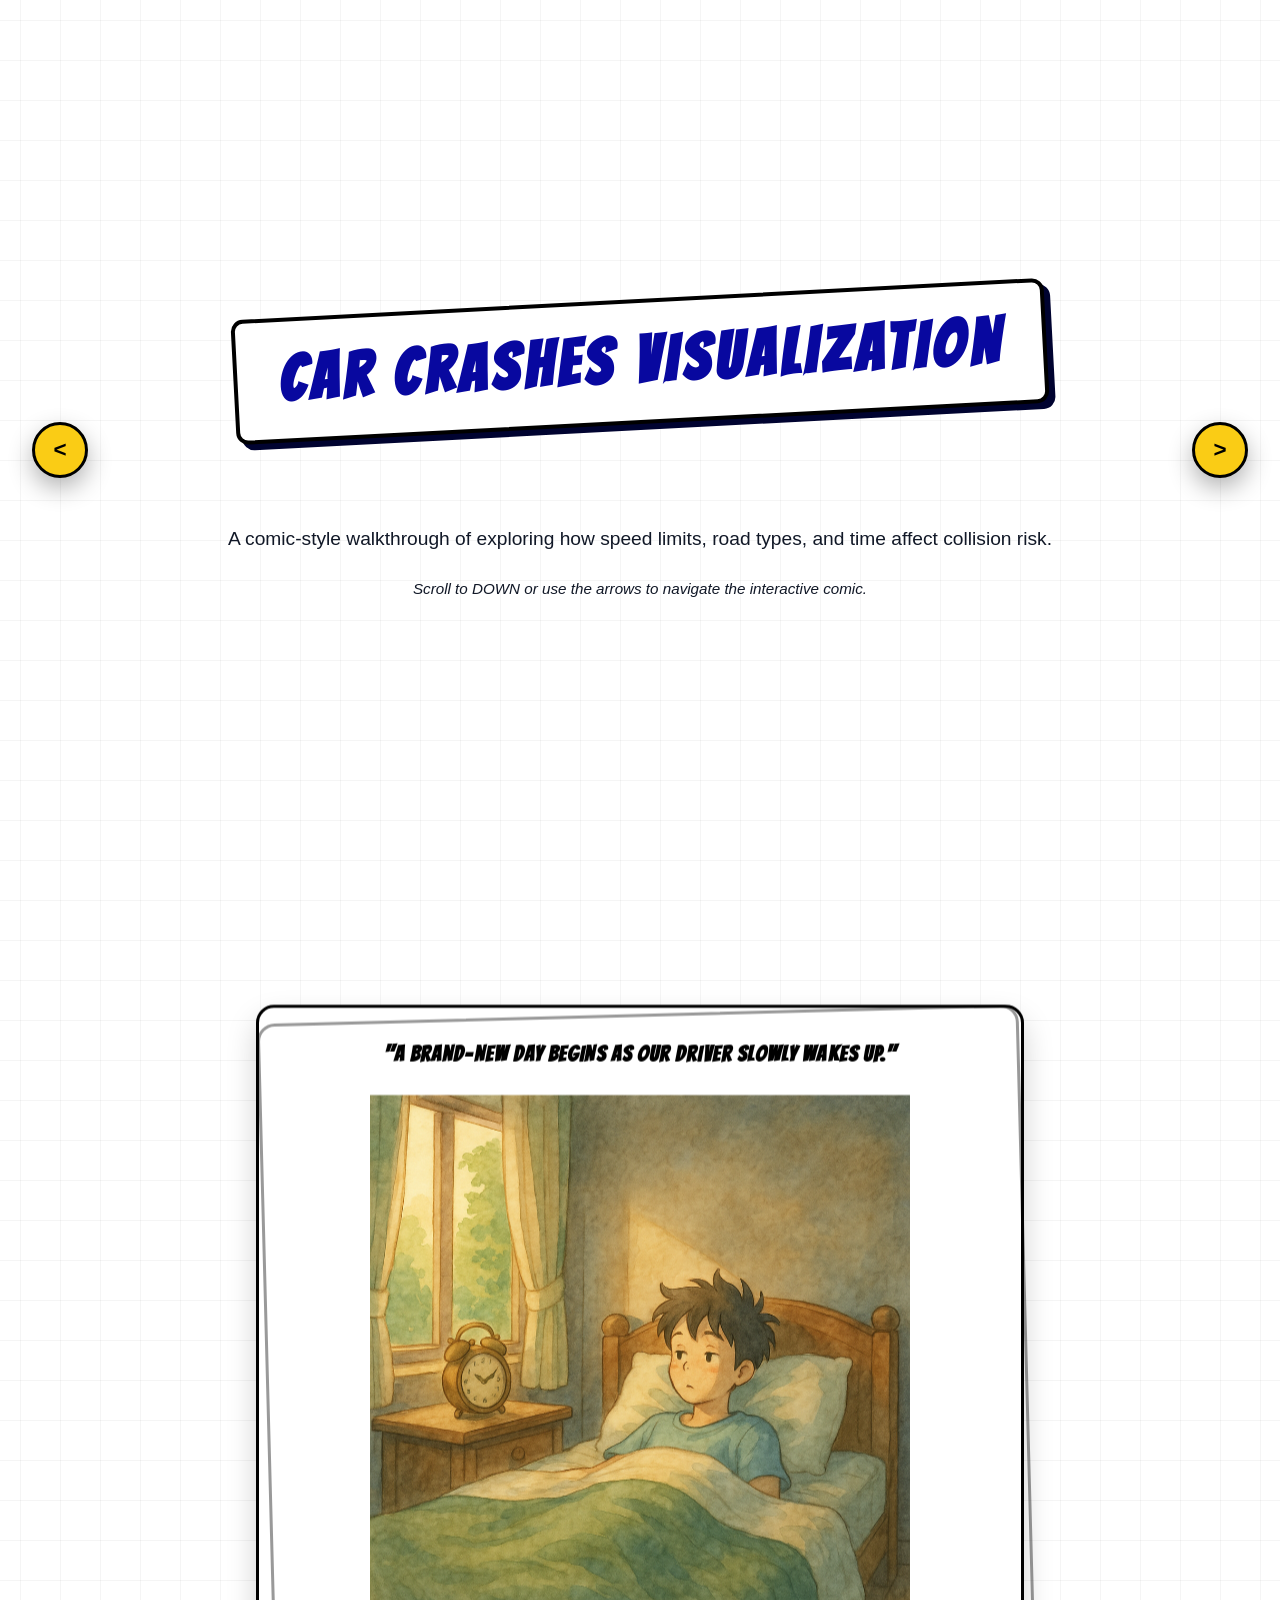
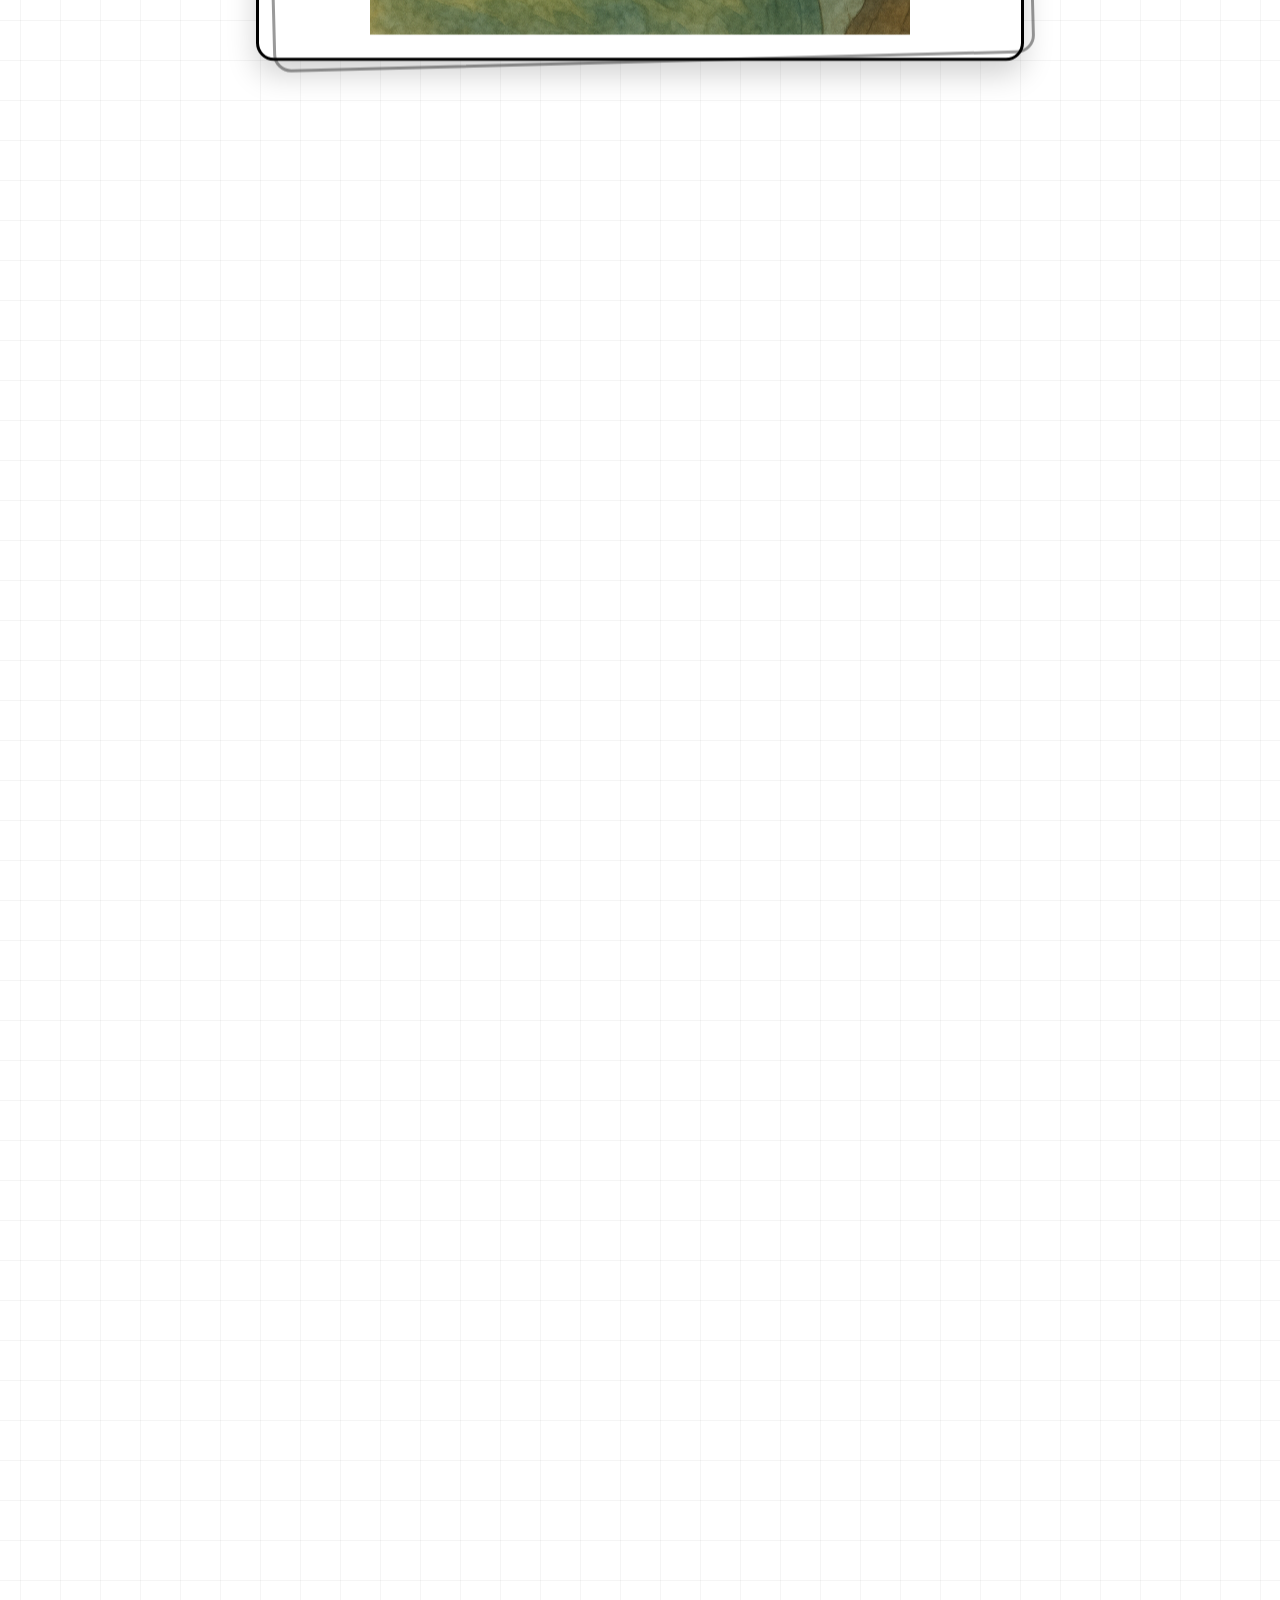
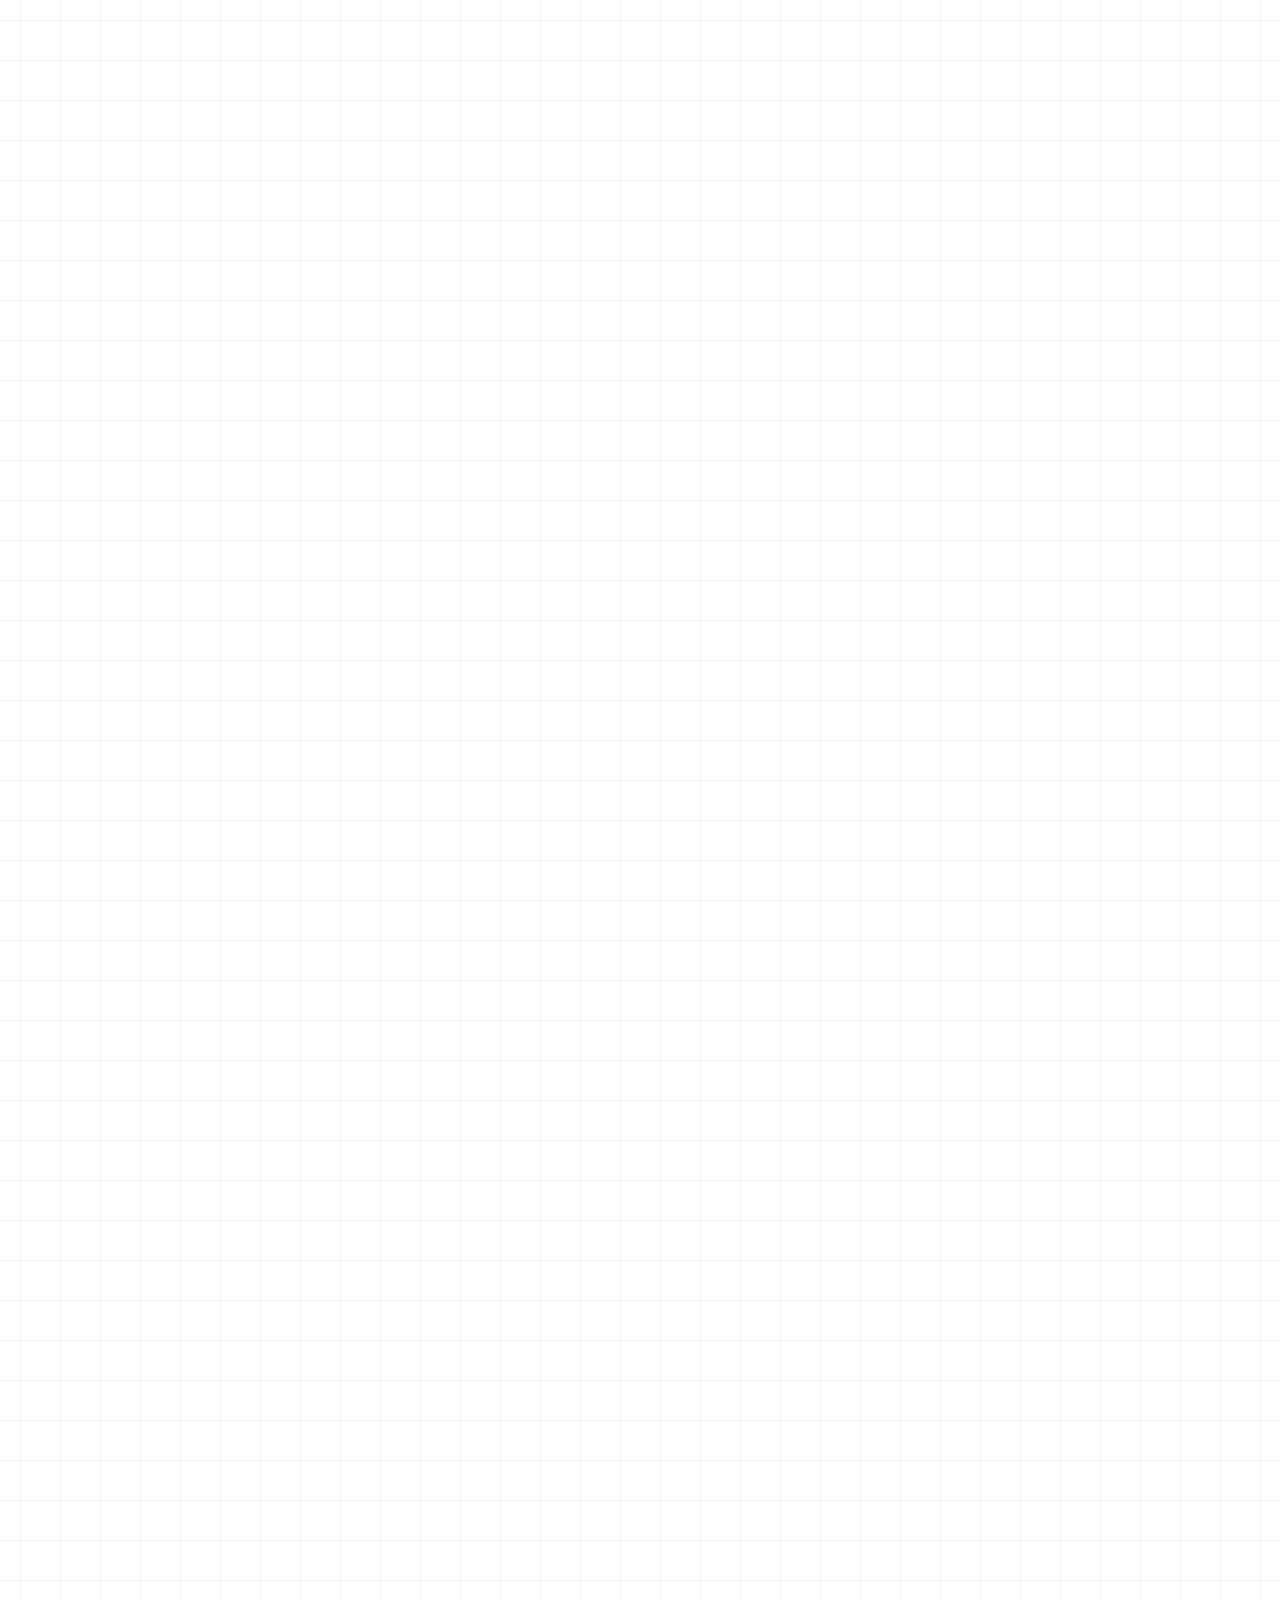
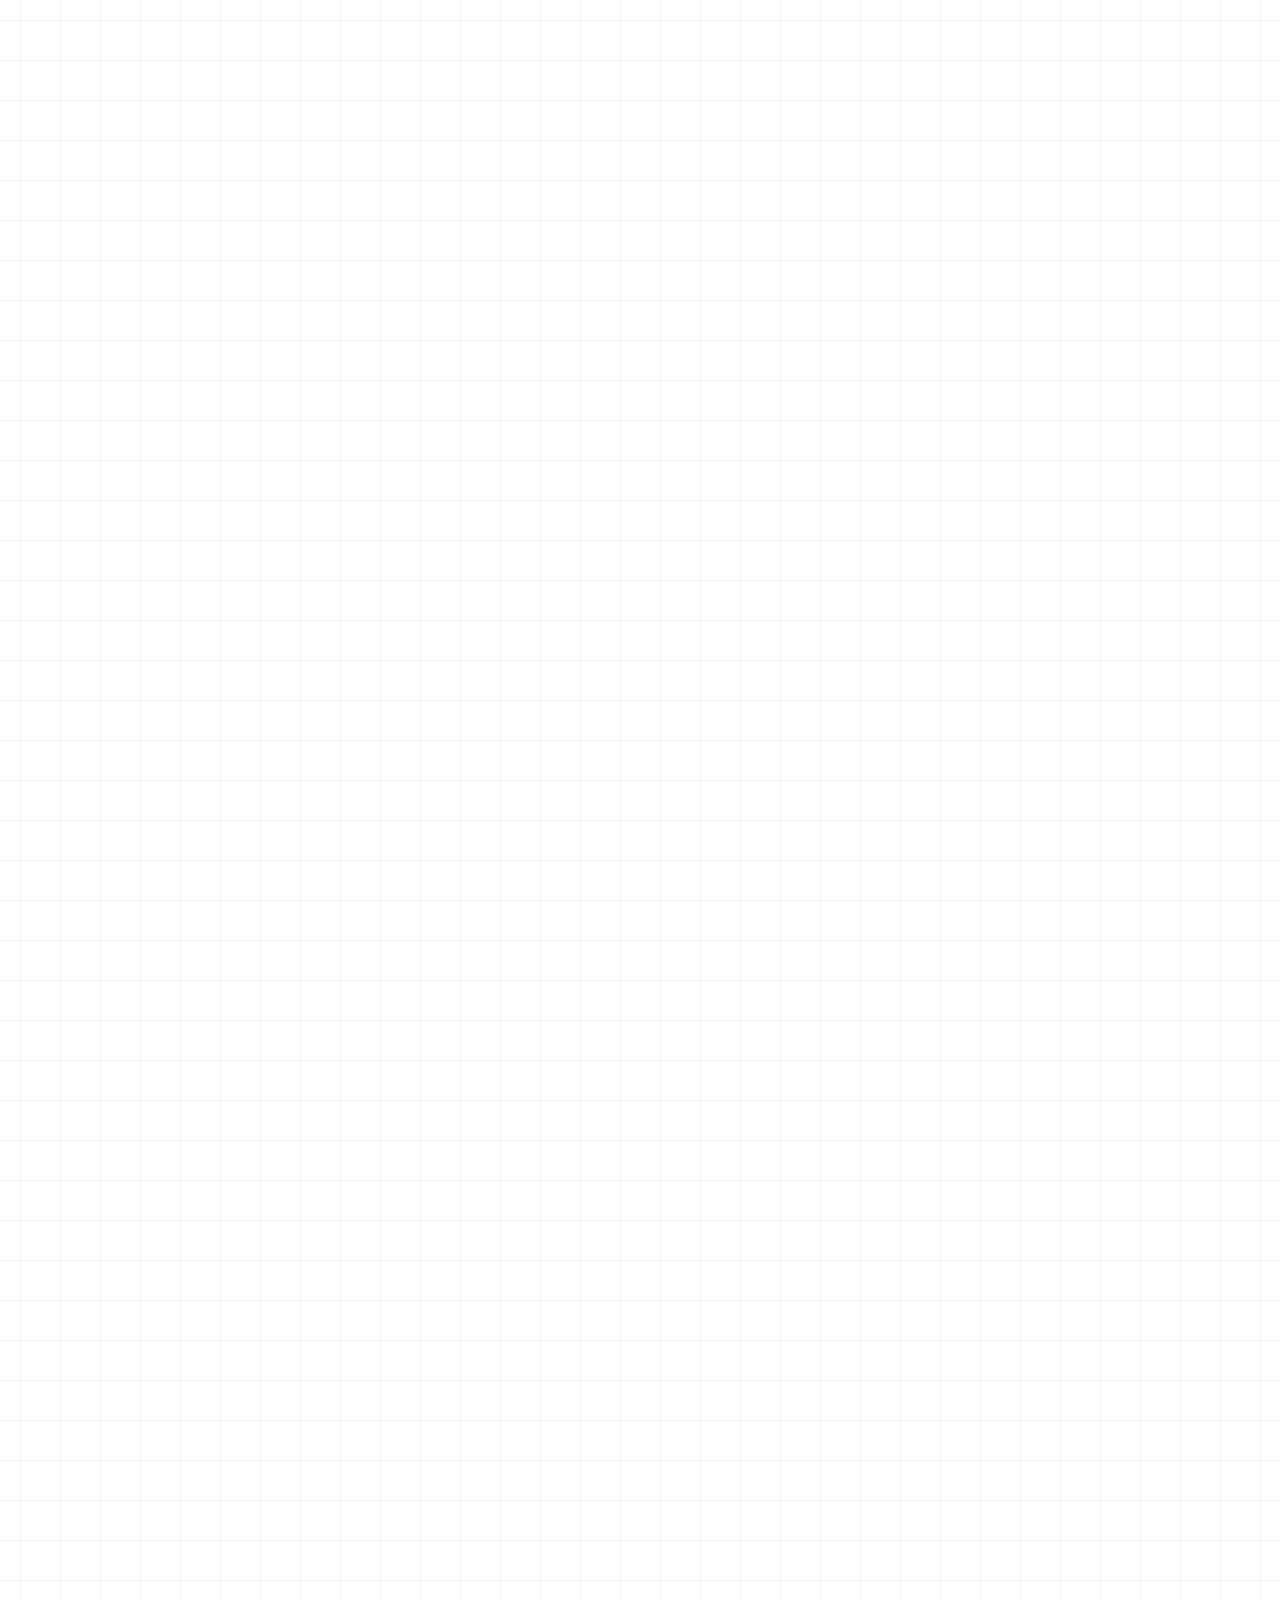
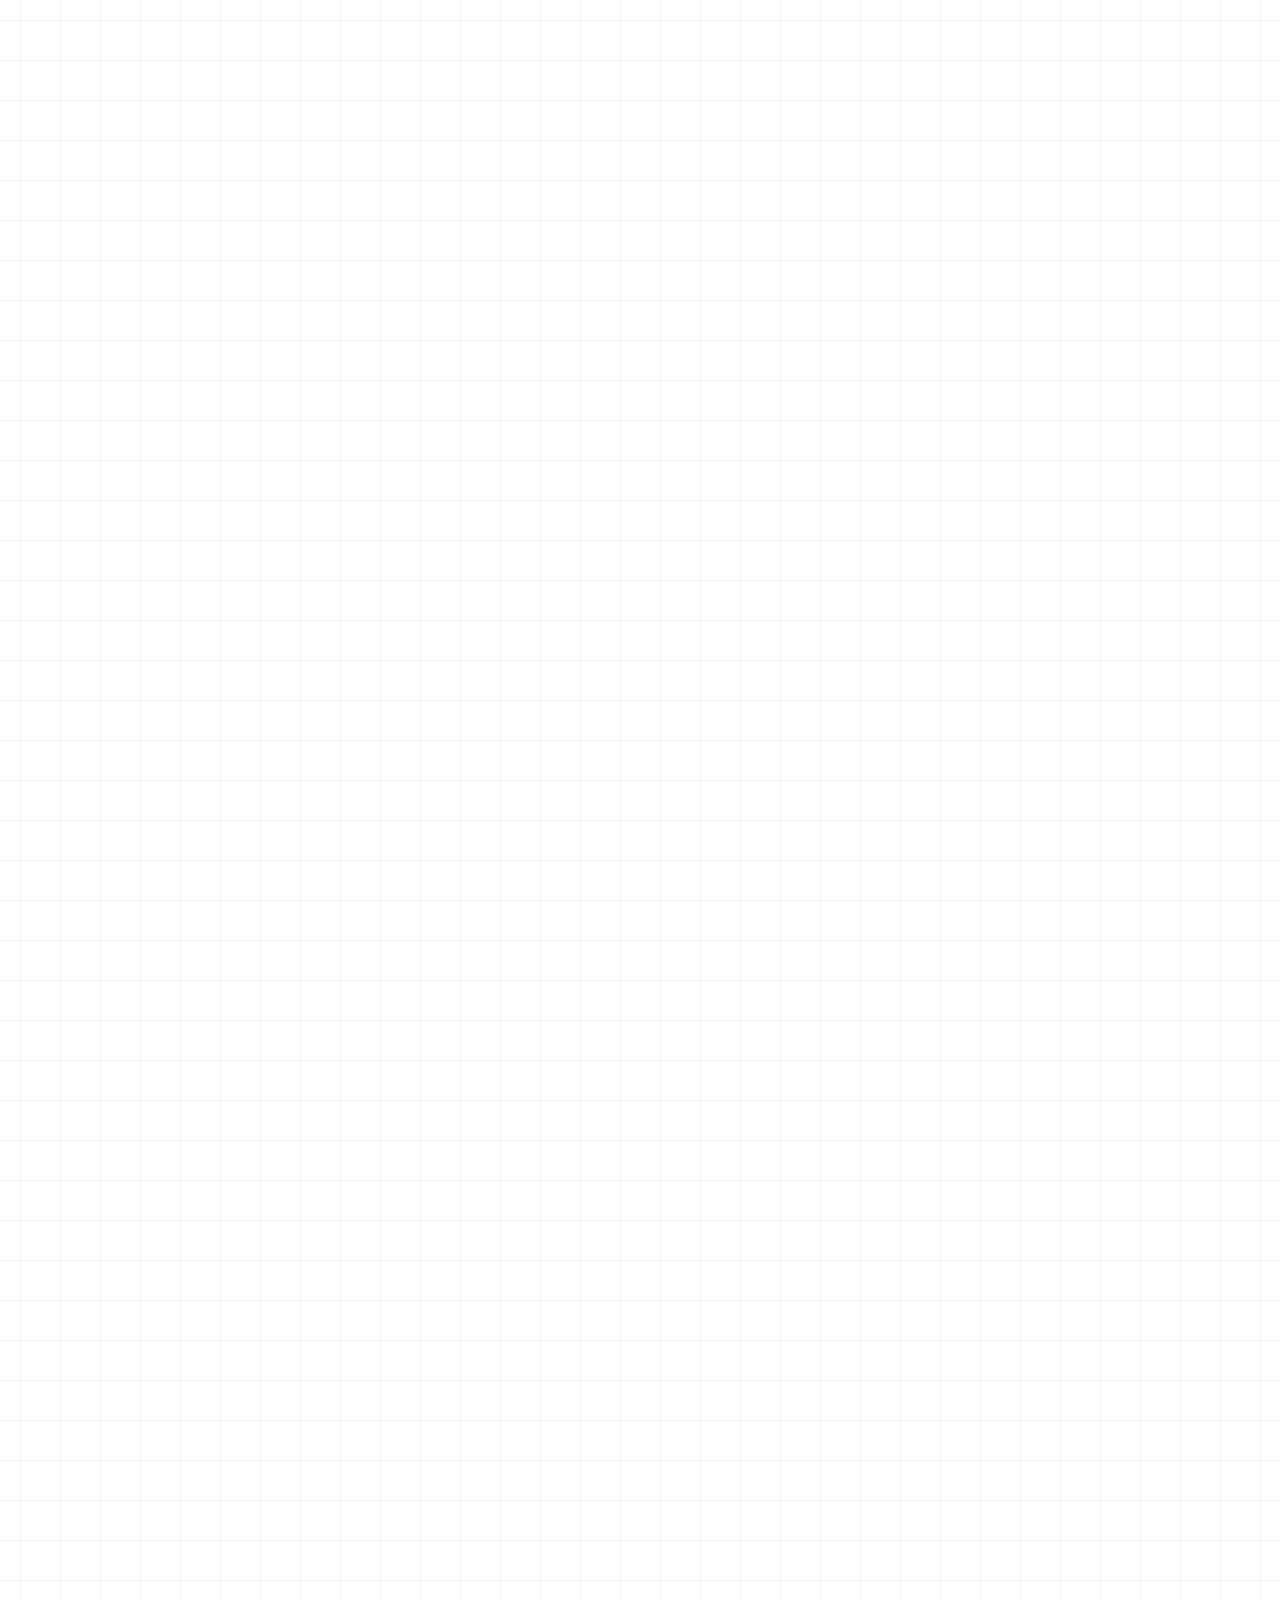
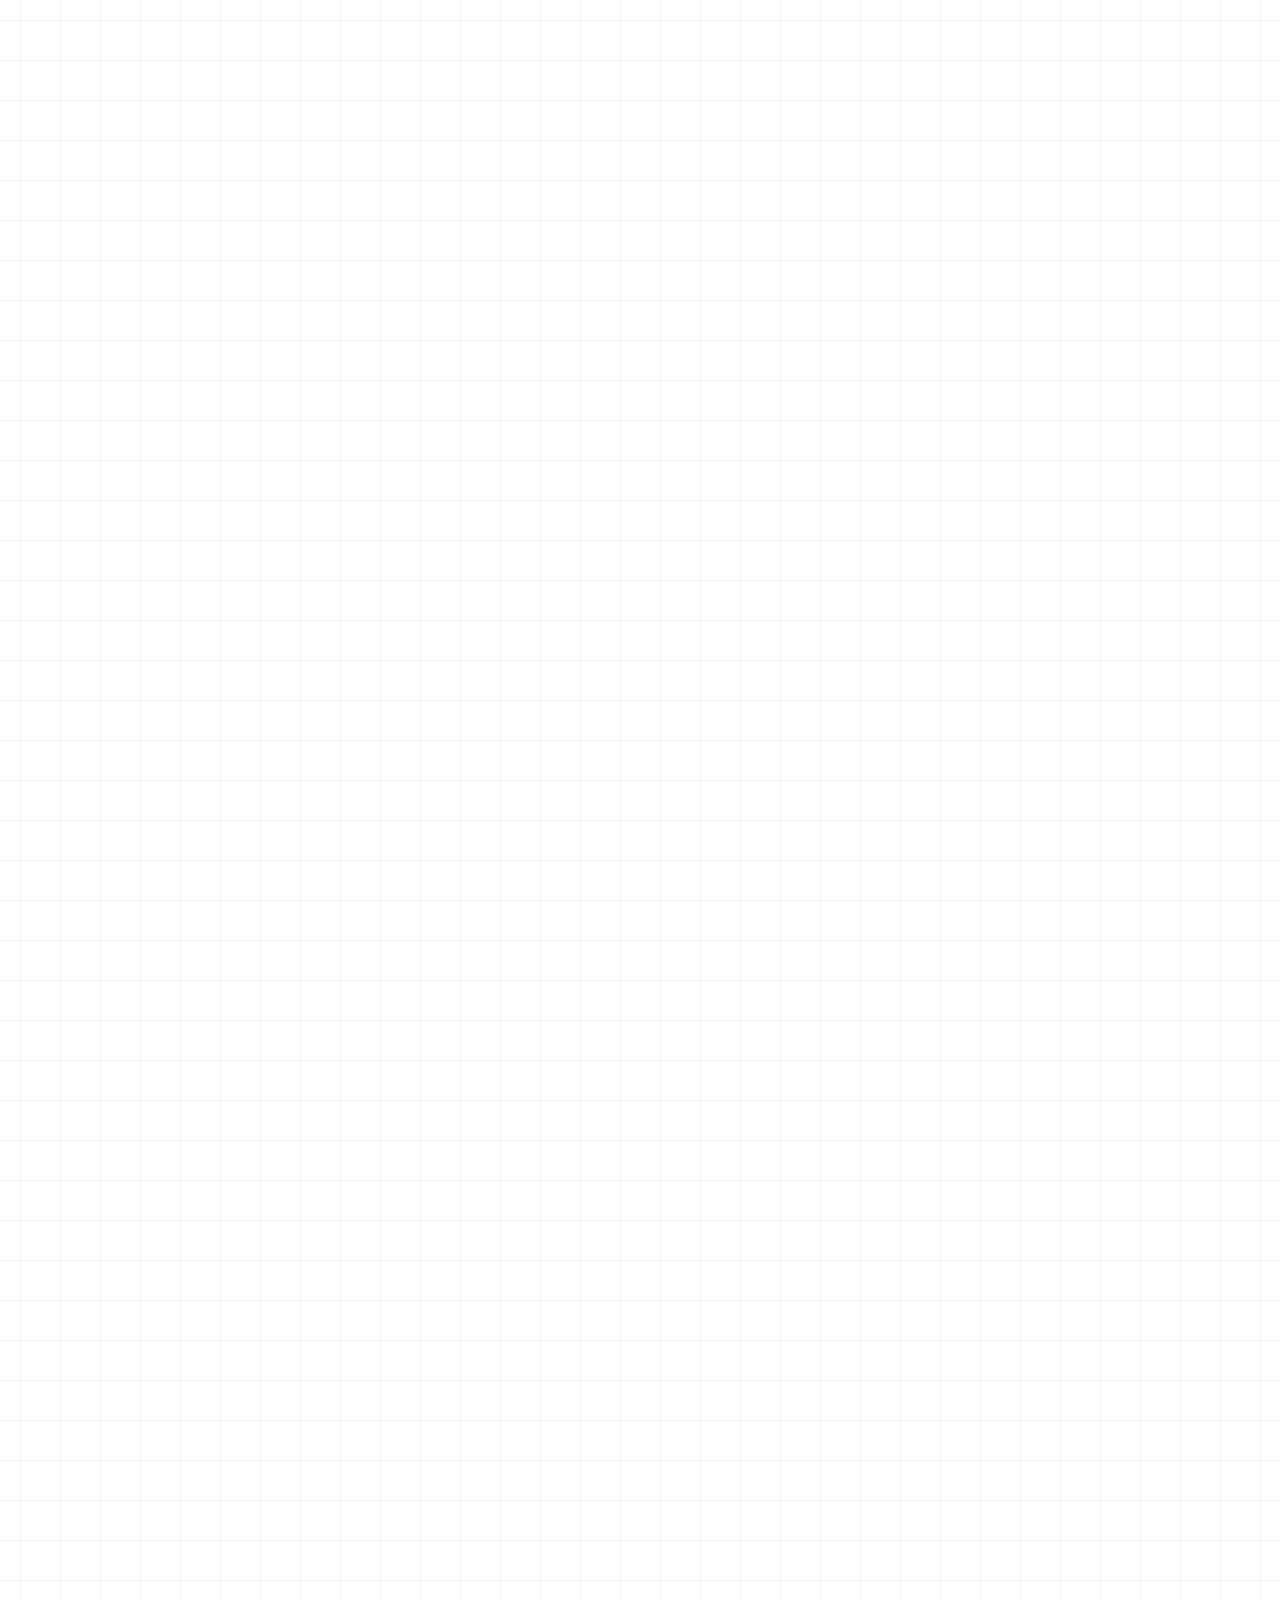
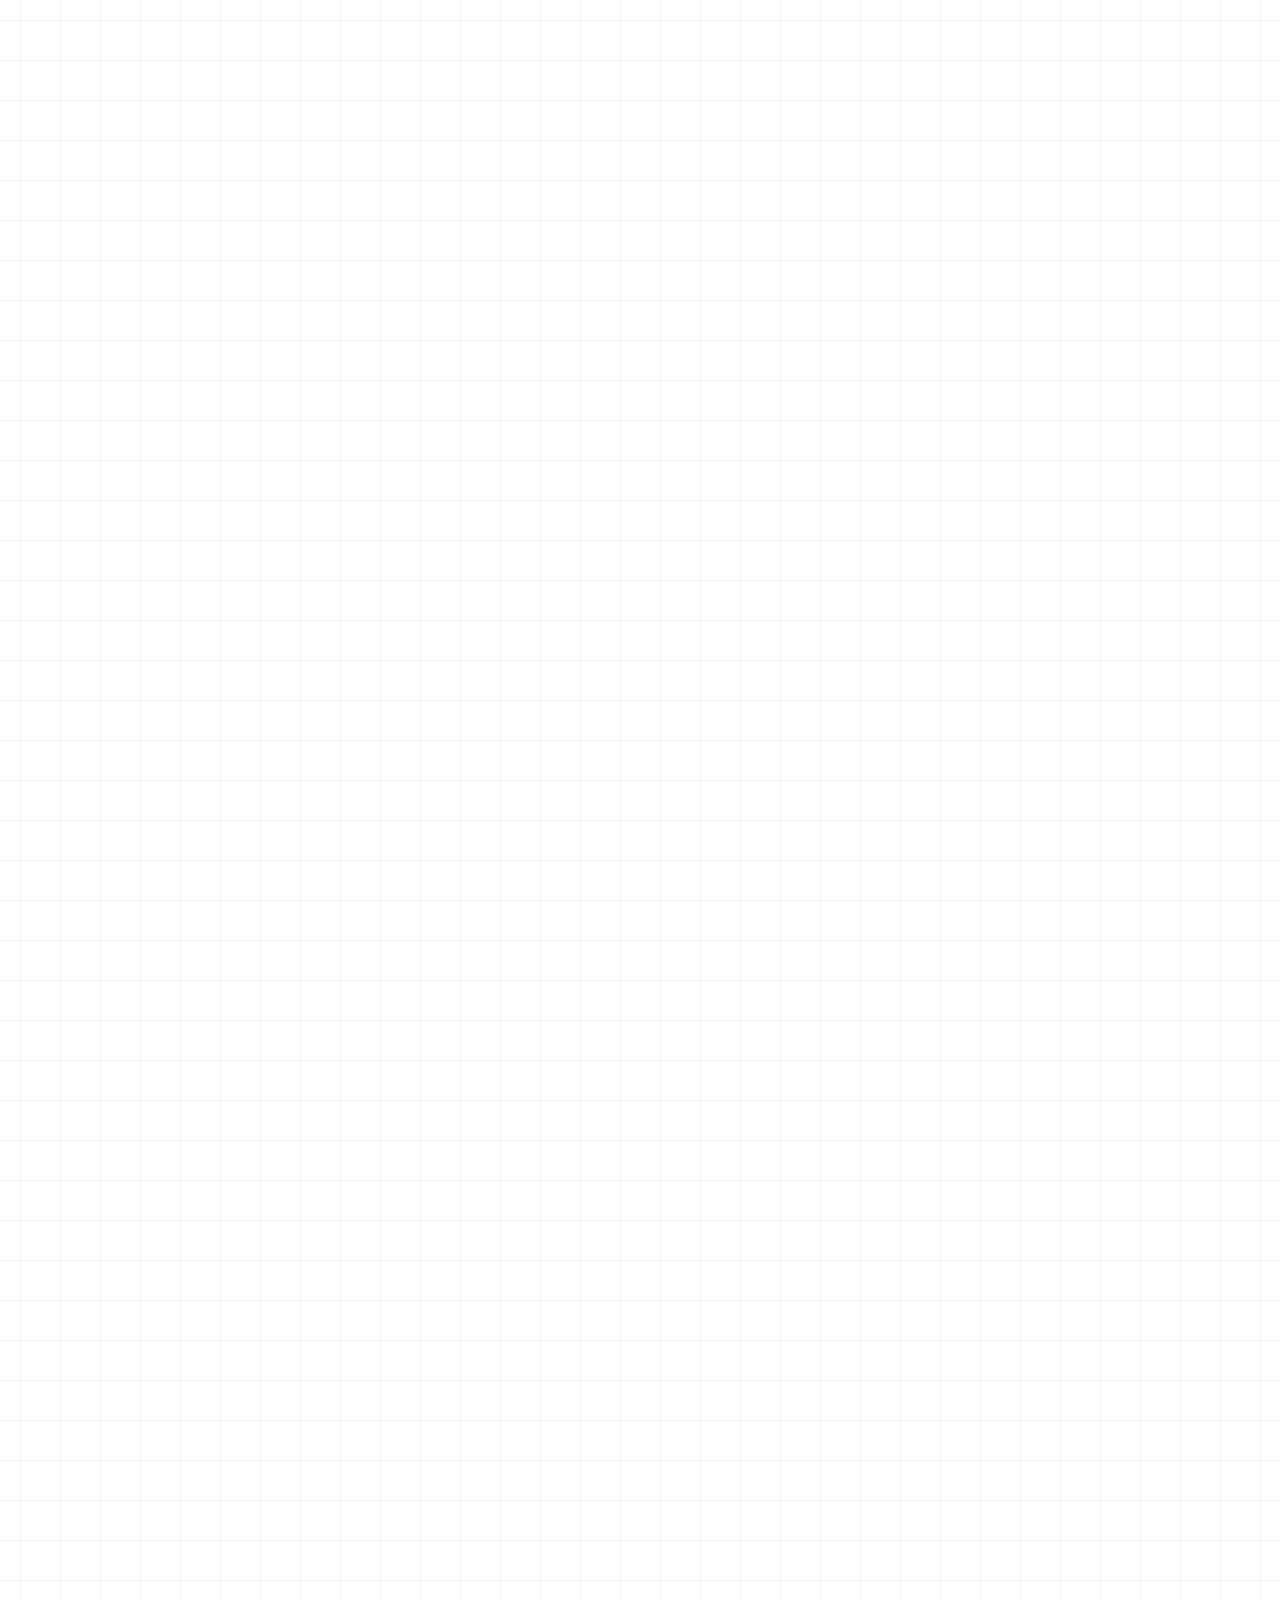
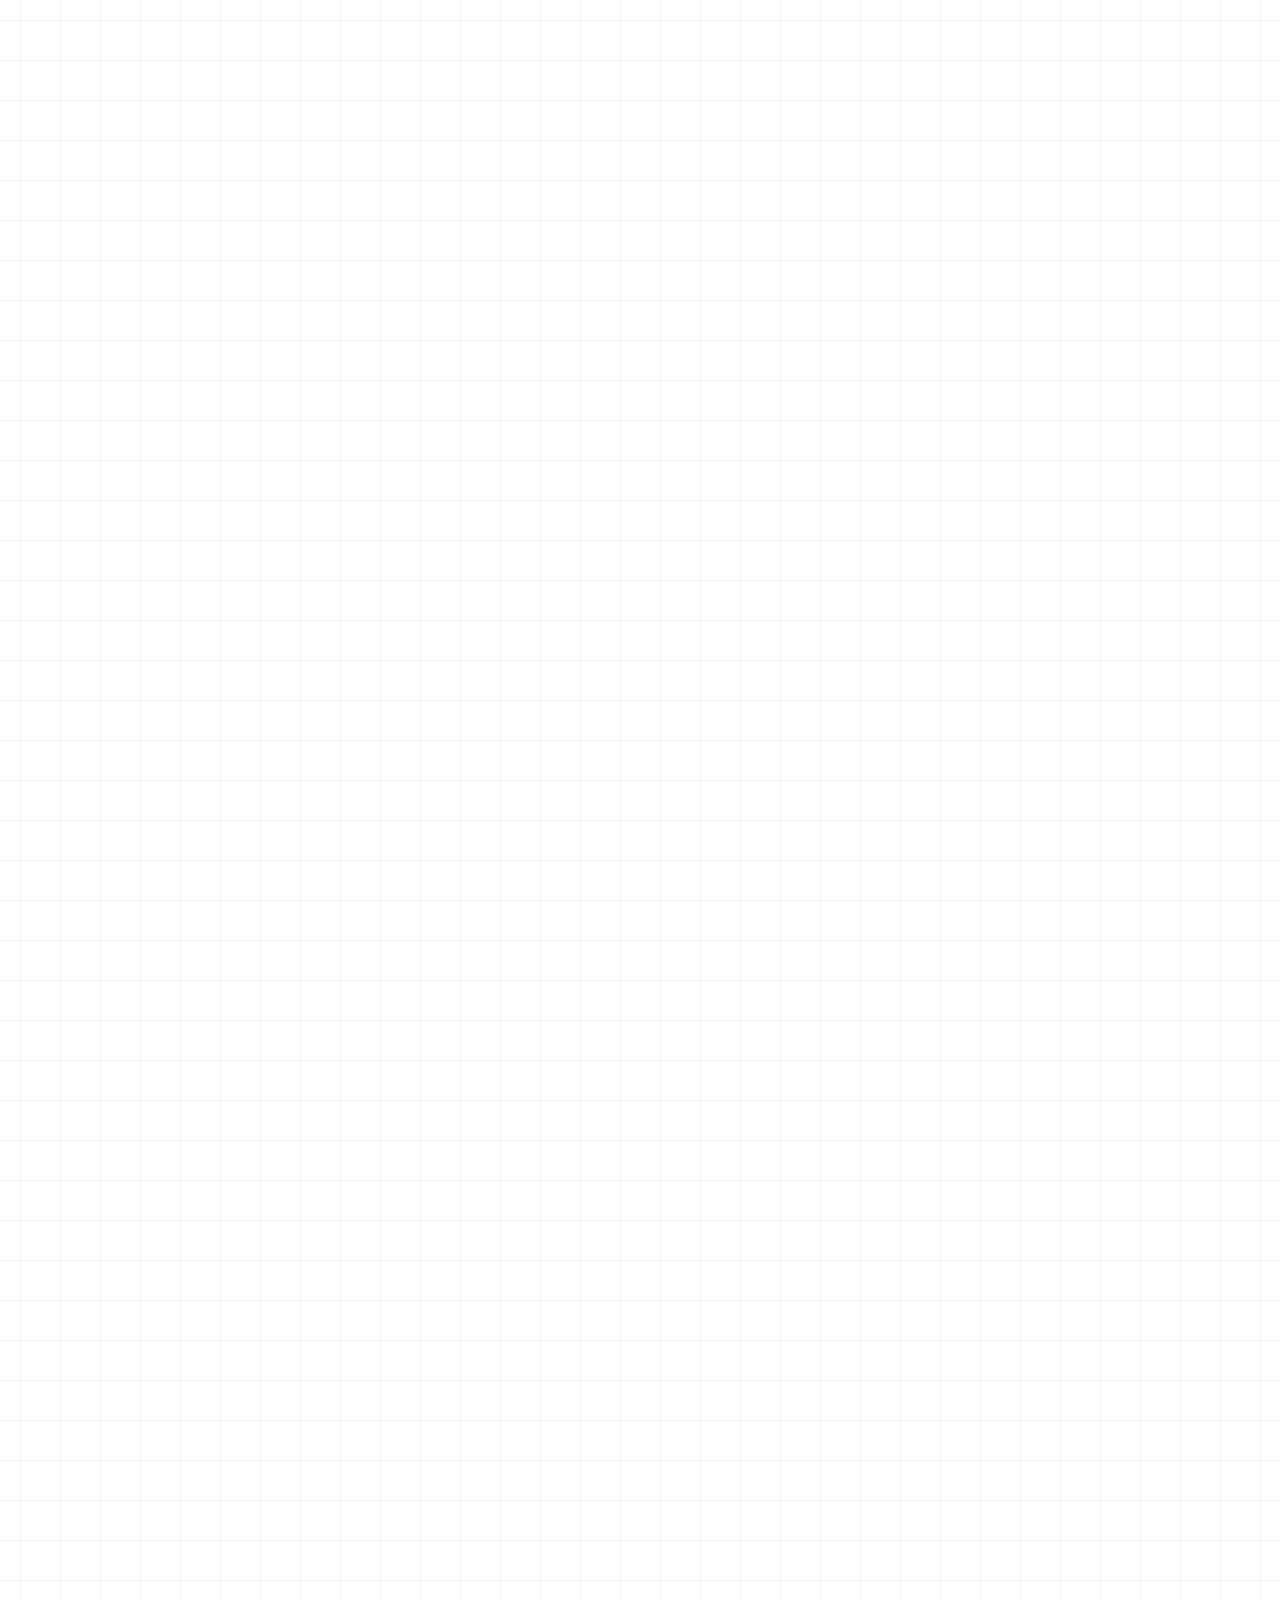
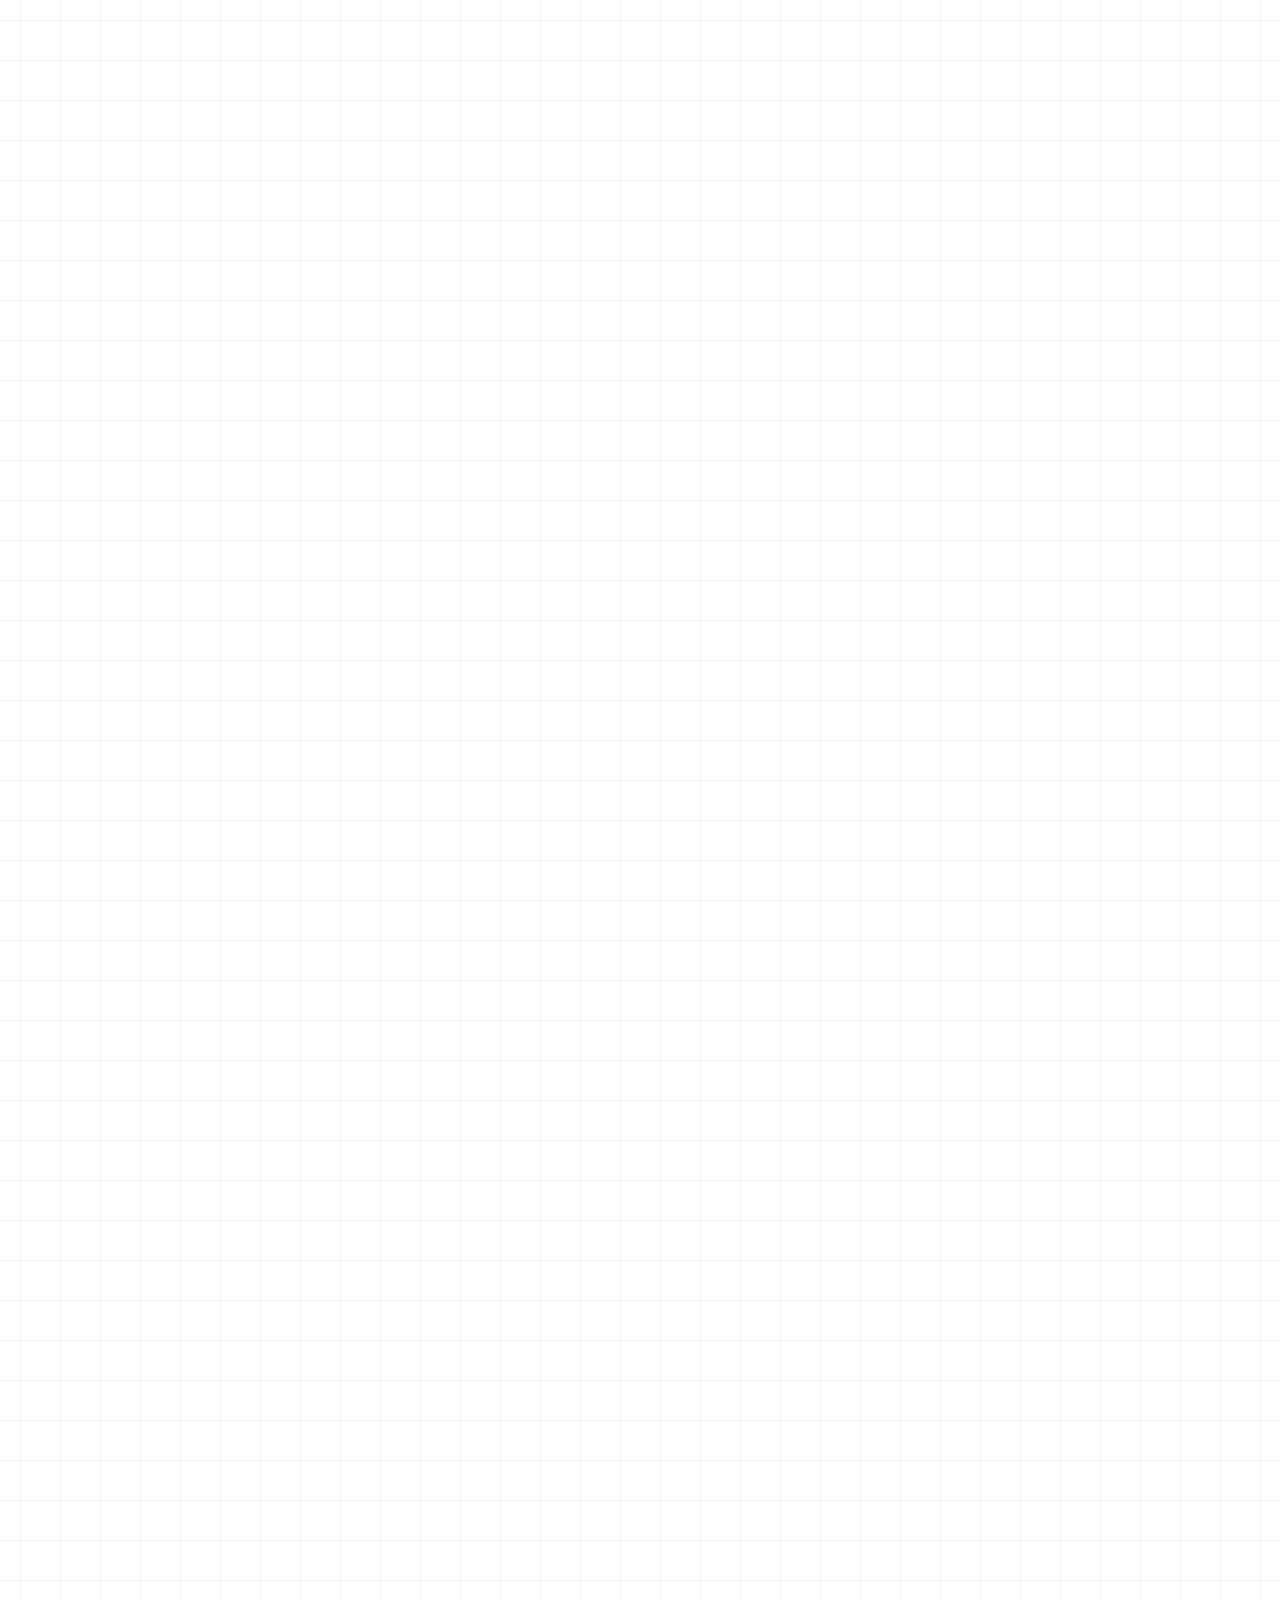
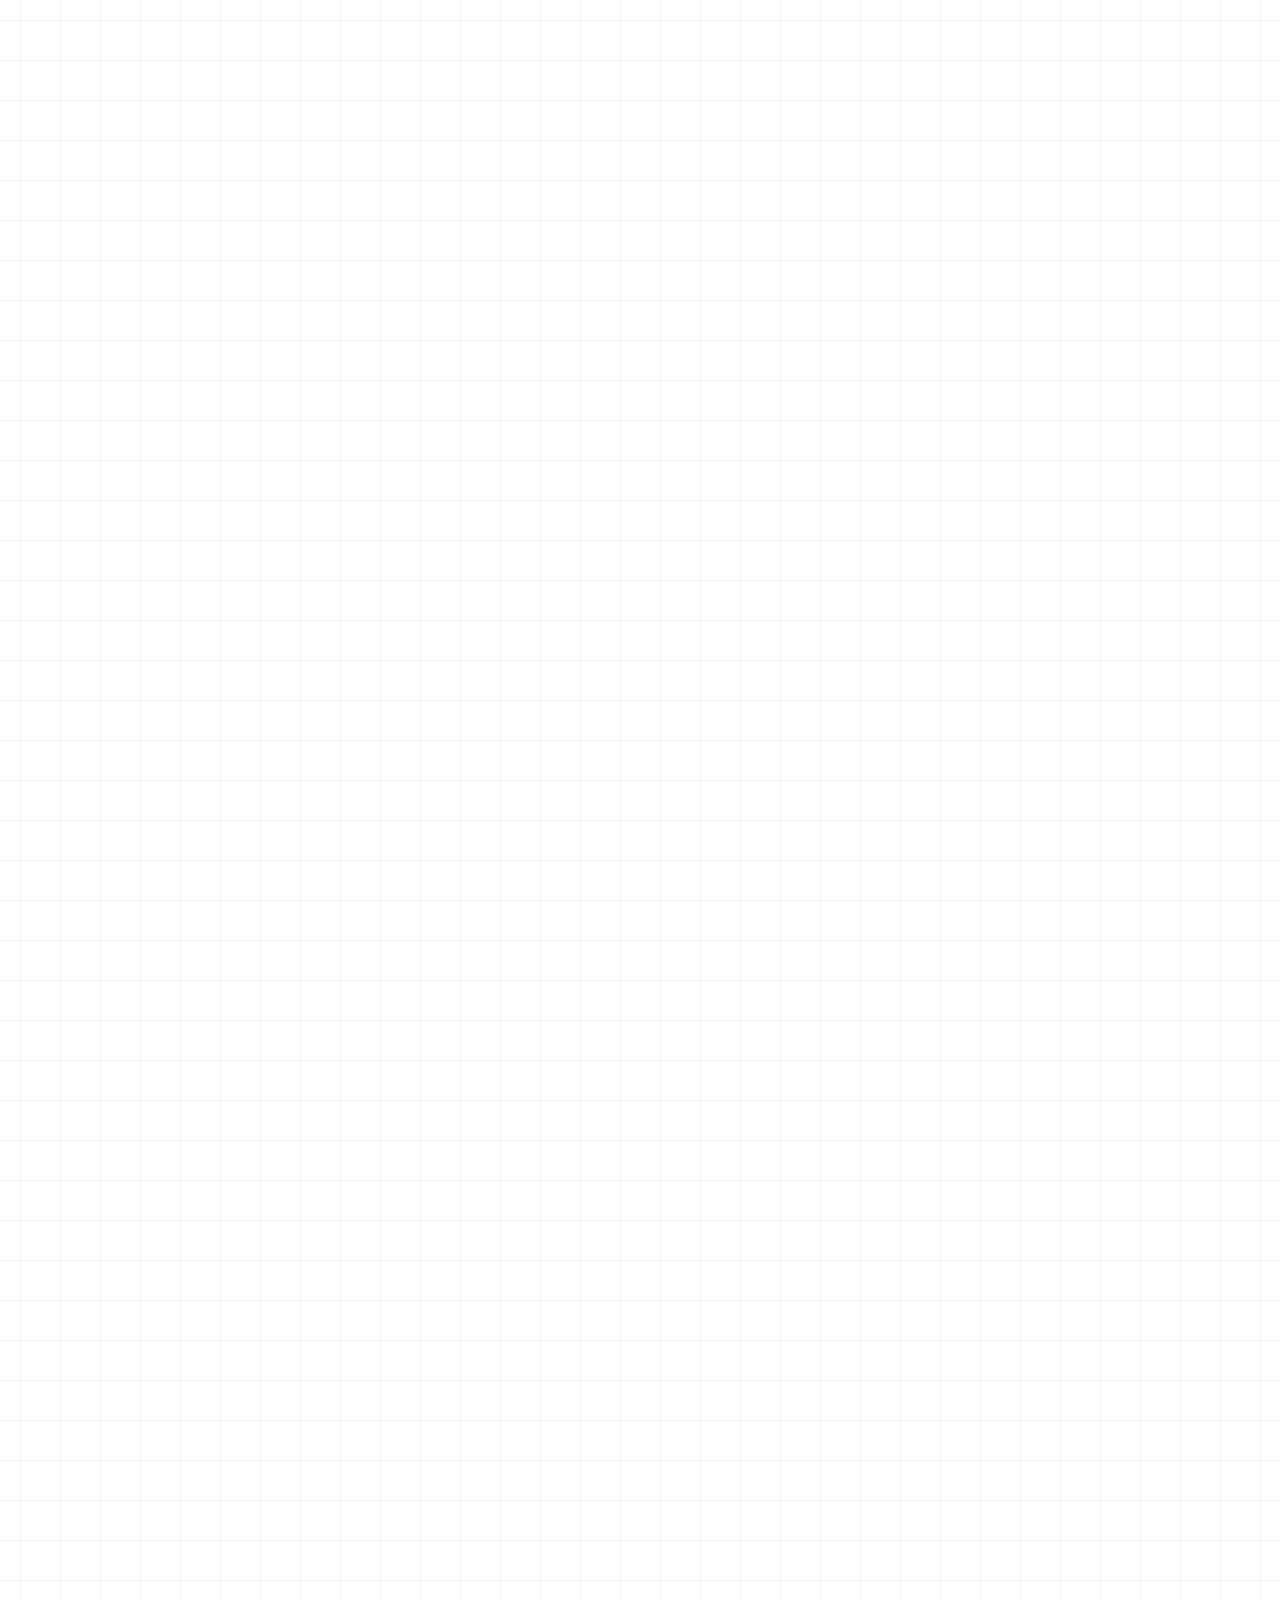
==== commit 43d9c1a5: "updated the overall design a bit; fixed most of the panel pop-ups however, speed limit and cicruclar" ====
--- a/comic.html
+++ b/comic.html
@@ -15,7 +15,10 @@
   <!-- Existing styles + comic layout -->
   <link rel="stylesheet" href="css/style.css">
   <link rel="stylesheet" href="css/comic.css">
+  <link href="https://fonts.cdnfonts.com/css/shadow-light" rel="stylesheet">
 </head>
+
+
 <body class="comic-body">
 
     <!-- Full-screen header -->
@@ -52,8 +55,9 @@
       <!-- Panel 2 – checks phone (weekday heatmap) -->
       <article class="comic-panel" data-panel-index="1">
         <div class="comic-panel-inner">
-          <p class="panel-caption">"He checks his phone to see which days are safest to travel.” Click the phone!</p>
+          <p class="panel-caption">"He checks his phone to see which days are safest to travel.” </p>
           <img src="img/panel2.png" alt="Driver checks phone" class="panel-image">
+          <div class="panel-bubble">Click to explore!</div>
 
           <div class="chart-panel chart-panel--heatmap" data-zoomable>
             <button class="chart-close" type="button">&times;</button>
@@ -82,8 +86,10 @@
       <!-- Panel 3 – brushing teeth, wall clock -->
       <article class="comic-panel" data-panel-index="2">
         <div class="comic-panel-inner">
-          <p class="panel-caption">“While brushing his teeth, he wonders which time of day is safest.” Click the clock!.</p>
+          <p class="panel-caption">“While brushing his teeth, he wonders which time of day is safest.”</p>
           <img src="img/panel3.png" alt="Driver brushes teeth and looks at clock" class="panel-image">
+          <div class="panel-bubble">Click to explore!</div>
+          
 
           <div class="chart-panel chart-panel--clock" data-zoomable>
             <button class="chart-close" type="button">&times;</button>
@@ -114,8 +120,9 @@
       <!-- Panel 6 – speed limit sign, speed-limit visualization -->
       <article class="comic-panel" data-panel-index="5">
         <div class="comic-panel-inner">
-          <p class="panel-caption">“A speed-limit sign reminds him how speed affects safety.” Click the speed sign!</p>
+          <p class="panel-caption">“A speed-limit sign reminds him how speed affects safety.” </p>
           <img src="img/panel6.png" alt="Speed limit sign" class="panel-image">
+          <div class="panel-bubble">Click to explore!</div>
 
           <div class="chart-panel chart-panel--speed" data-zoomable>
             <button class="chart-close" type="button">&times;</button>
@@ -133,8 +140,9 @@
       <!-- Panel 7 – multiple road types / road-type chart -->
       <article class="comic-panel" data-panel-index="6">
         <div class="comic-panel-inner">
-          <p class="panel-caption">“Different roads lie ahead, each with its own risks.” Click the navigation panel.</p>
+          <p class="panel-caption">“Different roads lie ahead, each with its own risks.” </p>
           <img src="img/panel7.png" alt="Driver choosing between different road types" class="panel-image">
+          <div class="panel-bubble">Click to explore!</div>
 
           <div class="chart-panel chart-panel--roadtype" data-zoomable>
             <button class="chart-close" type="button">&times;</button>
@@ -200,8 +208,9 @@
       <!-- Panel 10 – calendar month chart -->
       <article class="comic-panel" data-panel-index="9">
         <div class="comic-panel-inner">
-          <p class="panel-caption">“He checks the calendar to find the safest month for a trip.” Click the calendar.</p>
+          <p class="panel-caption">“He checks the calendar to find the safest month for a trip.” </p>
           <img src="img/panel10.png" alt="Calendar panel" class="panel-image">
+          <div class="panel-bubble">Click to explore!</div>
 
           <div class="chart-panel chart-panel--month" data-zoomable>
             <button class="chart-close" type="button">&times;</button>
@@ -209,6 +218,7 @@
               <h2>Collisions by Month of Year</h2>
               <p>Circular bar chart of collision counts by month.</p>
               <div id="circular-bar-chart"></div>
+              
             </section>
           </div>
         </div>
@@ -244,8 +254,7 @@
 
   <div class="comic-scroll-length"></div>
 
-</div>
-  
+
   <!-- UNIVERSAL VISUALIZATION POPUP -->
 <div id="viz-popup-overlay" class="viz-popup-overlay">
   <div id="viz-popup-content" class="viz-popup-content">
@@ -254,11 +263,10 @@
   </div>
 </div>
 
-  <!-- Visualization scripts (same as index.html) -->
-  <script src="js/calendar-heatmap.js"></script>
-  <script src="js/speedLimitVisSigns.js"></script>
-  <script src="js/collision_by_roadtype.js"></script>
-  <script src="js/circularBarChart.js"></script>
+  <script src="z_individual_visuals/heatmap/js/calendar-heatmap.js"></script>
+  <script src="z_individual_visuals/speed_limit/js/speedLimitVisSigns.js"></script>
+  <script src="z_individual_visuals/circular_bar_month/js/circularBarChart.js"></script>
+  <script src="z_individual_visuals/collision_by_roadtypes/js/collision_by_roadtype.js"></script>
   <script src="z_individual_visuals/clockVis/js/clockVis.js"></script>
 
   <!-- Generic viz interactions (zooming, etc.) -->
@@ -267,5 +275,6 @@
   <!-- Scroll + arrow controller -->
   <script src="js/comic_scroll.js"></script>
   <script src="js/viz_popup.js"></script>
+  <script src="js/panels.js"></script>
 </body>
 </html>
--- a/css/style.css
+++ b/css/style.css
@@ -647,55 +647,6 @@
    Panel-specific chart placement
    --------------------------- */
 
-/* Panel 2 – phone heatmap (landscape) */
-.panel-2 .chart-panel--heatmap {
-    left: 32%;
-    bottom: 14%;
-    width: 40%;
-    transform: translateX(-50%);
-}
-
-/* flatten padding in phone mode */
-.panel-2 .chart-panel--heatmap .heatmap-section {
-    padding: 0;
-    margin: 0;
-    max-width: none;
-}
-.panel-2 .chart-panel--heatmap .heatmap-card {
-    background: transparent;
-    border: none;
-    box-shadow: none;
-    padding: 0;
-}
-
-/* scale the car heatmap into the phone */
-.panel-2 .chart-panel--heatmap .car-svg {
-    transform:translate(-17%, -70%)  scale(0.65);
-    transform-origin: 50% 50%;
-}
-
-/* hide long UI in mini mode */
-.panel-2 .chart-panel--heatmap .heatmap-header,
-.panel-2 .chart-panel--heatmap .heatmap-year-range,
-.panel-2 .chart-panel--heatmap .heatmap-legend,
-.panel-2 .chart-panel--heatmap .heatmap-source {
-    display: none;
-}
-
-/* when zoomed, full size + show header/controls/legend */
-.panel-2 .chart-panel--heatmap.is-zoomed .car-svg {
-    transform: scale(1);
-}
-
-
-.panel-2 .chart-panel--heatmap.is-zoomed .heatmap-header,
-.panel-2 .chart-panel--heatmap.is-zoomed .heatmap-year-range,
-.panel-2 .chart-panel--heatmap.is-zoomed .heatmap-legend,
-.panel-2 .chart-panel--heatmap.is-zoomed .heatmap-source {
-    display: block;
-}
-
-
 /* Panel 6 – speed-limit sign */
 .panel-6 .chart-panel--speed {
     left: 47%;
@@ -1173,6 +1124,126 @@
     display: block;
 }
 
+/* === Car PNG background version for Panel 2 === */
+
+/* We flatten the card so the car art + heatmap take over */
+.heatmap-card {
+    background: transparent;
+    border: none;
+    border-radius: 16px;
+    padding: 0;
+    box-shadow: none;
+    width: 100%;
+    margin: 0 auto;
+}
+
+/* Full-width car image container */
+.car-section {
+    position: relative;
+    width: 100%;
+    overflow: hidden;
+}
+
+/* Car PNG fills the width */
+.car-fullwidth {
+    width: 100%;
+    height: auto;
+    display: block;
+    object-fit: cover;
+}
+
+/* Floating heatmap card over the car */
+.heatmap-floating-panel {
+    position: absolute;
+    top: 54%;
+    left: 57%;
+    transform: translate(-50%, -50%);
+    padding: 24px;
+    background: rgba(255, 240, 222, 0.94);
+    border-radius: 12px;
+    box-shadow: 0 6px 22px rgba(0, 0, 0, 0.18);
+    width: min(80vw, 600px);  /* keeps it readable on smaller screens */
+}
+
+.heatmap-floating-panel svg {
+    width: 100%;
+    height: auto;
+}
+
+/* Controls + legend panel under the car */
+.controls-section {
+    margin-top: 0;
+    padding: 20px;
+    /* background: rgba(255, 227, 204, 0.92); */
+    border-radius: 12px;
+    max-width: 80vw;
+    margin-left: auto;
+    margin-right: auto;
+}
+
+/* Make labels big enough to read over the car */
+.axis--y text {
+    font-size: 24px;
+}
+
+.axis--x text {
+    font-size: 28px;
+    font-weight: bold;
+}
+
+
+/* In mini mode, hide header / controls / source text */
+.panel-2 .chart-panel--heatmap .heatmap-header,
+.panel-2 .chart-panel--heatmap .heatmap-year-range,
+.panel-2 .chart-panel--heatmap .heatmap-legend,
+.panel-2 .chart-panel--heatmap .heatmap-source {
+    display: none;
+}
+
+/* When zoomed, show full car background at normal scale */
+.panel-2 .chart-panel--heatmap.is-zoomed {
+    /* global .chart-panel.is-zoomed already makes it full-screen,
+       so here we just undo the mini scaling/cropping */
+    width: 100vw;
+    height: 100vh;
+    overflow: visible;
+}
+
+.panel-2 .chart-panel--heatmap.is-zoomed .heatmap-card {
+    transform: none;          /* full size like standalone page */
+}
+
+.panel-2 .chart-panel--heatmap.is-zoomed .heatmap-header,
+.panel-2 .chart-panel--heatmap.is-zoomed .heatmap-year-range,
+.panel-2 .chart-panel--heatmap.is-zoomed .heatmap-legend,
+.panel-2 .chart-panel--heatmap.is-zoomed .heatmap-source {
+    display: block;
+}
+
+/* Panel 2 – mini car heatmap sitting in the phone */
+.panel-2 .chart-panel--heatmap {
+    position: absolute;
+    top: 67%;                 /* align with phone screen vertically */
+    left: 26%;                /* align horizontally */
+    height: 100%;              /* fit inside phone screen */
+    width: 100%;
+    transform: translate(-50%, -50%) scale(0.26);
+    transform-origin: center center;
+    cursor: pointer;
+}
+
+/* We don't scale inner pieces anymore; keep the car layout as-is */
+.panel-2 .chart-panel--heatmap .heatmap-card {
+    transform: none;
+}
+
+/* Hide header / controls / source text in mini mode */
+.panel-2 .chart-panel--heatmap .heatmap-header,
+.panel-2 .chart-panel--heatmap .heatmap-year-range,
+.panel-2 .chart-panel--heatmap .heatmap-legend,
+.panel-2 .chart-panel--heatmap .heatmap-source {
+    display: none;
+}
 
 
 /* ===========================
@@ -1186,62 +1257,4 @@
     .chart-panel[data-zoomable]::after {
         font-size: 10px;
     }
-}
-
-/* ============================================
-   COMIC PAGE OVERRIDES FOR CHART MODALS
-   ============================================ */
-
-/* On the comic page, keep embedded chart blocks in normal flow
-   so they don't overlap captions/images (fixes panel 3 overlap). */
-   body.comic-body .chart-panel {
-    position: static;
-    margin-top: 0.75rem;
-  }
-  
-  /* Zoomed state is already a full-screen flex container.
-     Here we just tweak the inner card to be ~90% viewport and comic-y. */
-  body.comic-body .chart-panel.is-zoomed {
-    align-items: center;
-    justify-content: center;
-  }
-  
-  /* Comic-style modal card: 90% of viewport, outlined like a panel */
-  body.comic-body .chart-panel.is-zoomed .chart-content {
-    position: relative;
-    width: 90vw;
-    max-width: 90vw;
-    max-height: 90vh;
-    overflow: auto;
-  
-    background: #ffffff;
-    border-radius: 18px;
-    border: 3px solid #000000;
-    box-shadow: 0 18px 40px rgba(0, 0, 0, 0.35);
-    padding: 18px 20px;
-  }
-  
-  /* Slight doodle-outline echo, like the comic panels */
-  body.comic-body .chart-panel.is-zoomed .chart-content::before {
-    content: "";
-    position: absolute;
-    inset: 8px -8px -8px 8px;
-    border-radius: 18px;
-    border: 3px solid #000000;
-    opacity: 0.25;
-    pointer-events: none;
-  }
-  
-  /* Make headings inside the modal feel more comic-ish,
-     but don't touch body text to keep charts readable. */
-  body.comic-body .chart-panel.is-zoomed .chart-title,
-  body.comic-body .chart-panel.is-zoomed h2 {
-    font-family: "Bangers", system-ui, -apple-system, BlinkMacSystemFont,
-      "Segoe UI", sans-serif;
-    letter-spacing: 0.06em;
-    text-transform: uppercase;
-  }
-
-  .chart-panel {
-    display: none;        /* NEVER show inside comic */
 }
--- a/css/comic.css
+++ b/css/comic.css
@@ -41,8 +41,7 @@
   body.comic-body {
     background-color: #ffffff;
     color: #111827;
-    font-family: system-ui, -apple-system, BlinkMacSystemFont, "Segoe UI", sans-serif;
-  
+    font-family: "ShadowLight", sans-serif;
     /* light doodle/grid background */
     background-image:
       linear-gradient(to right, rgba(0, 0, 0, 0.04) 1px, transparent 1px),
@@ -301,4 +300,235 @@
   width: 42px;
   height: 42px;
   cursor: pointer;
-}+  
+}
+
+#viz-overlay {
+  position: fixed;
+  inset: 0;
+  background: rgba(0,0,0,0.65);
+  display: flex;
+  align-items: center;
+  justify-content: center;
+  opacity: 0;
+  pointer-events: none;
+  transition: opacity .25s ease;
+  z-index: 9999;
+}
+
+#viz-overlay.visible {
+  opacity: 1;
+  pointer-events: auto;
+}
+
+#viz-popup {
+  background: white;
+  border-radius: 18px;
+  width: 80vw;
+  height: 80vh;
+  position: relative;
+  box-shadow: 0 0 40px rgba(0,0,0,0.45);
+  border: 4px solid #000;
+}
+
+#viz-iframe {
+  width: 100%;
+  height: 100%;
+  border: none;
+  border-radius: 12px;
+}
+
+#viz-close-btn {
+  position: absolute;
+  top: 8px;
+  right: 12px;
+  font-size: 28px;
+  background: white;
+  border: 3px solid black;
+  border-radius: 50%;
+  width: 40px;
+  height: 40px;
+  cursor: pointer;
+  font-family: "Bangers", sans-serif;
+  line-height: 30px;
+  transition: 0.2s;
+}
+
+#viz-close-btn:hover {
+  background: #ffe9e9;
+}
+
+.panel-bubble {
+  position: absolute;
+  top: 8px;
+  right: 8px;
+  background: white;
+  padding: 6px 10px;
+  border: 3px solid black;
+  border-radius: 12px;
+  font-family: "Bangers", sans-serif;
+  font-size: 16px;
+  pointer-events: none;
+  z-index: 10;
+  box-shadow: 2px 2px 0 black;
+  user-select: none;
+}
+
+.comic-panel {
+  position: relative;
+  cursor: pointer;  /* only clickable panels will be bound */
+}
+
+/* ===========================
+   Fullscreen popup visualization
+   =========================== */
+
+   .viz-popup-content {
+    /* keep your existing background/border from above, but make it a flex column */
+    display: flex;
+    flex-direction: column;
+    max-width: 100vw;
+    max-height: 100vh;
+    box-sizing: border-box;
+    overflow: hidden; /* no scrollbars on the popup itself */
+  }
+  
+  #viz-mount {
+    flex: 1;
+    min-height: 0;
+    display: flex;
+  }
+  
+  #viz-mount > .viz-popup-frame {
+    flex: 1;
+    width: 100%;
+    height: 100%;
+    border: none;
+    display: block;
+  }
+
+  
+  .viz-popup-content {
+    width: 90vw;
+    max-width: 1200px;
+    height: 90vh;
+    background: white;
+    border-radius: 12px;
+    overflow: auto;
+    display: flex;
+    flex-direction: column;
+    position: relative;
+  }
+  
+  .viz-popup-frame {
+    width: 100%;
+    height: 100%;
+    border: none;
+  }
+  
+  body.no-scroll {
+    overflow: hidden;
+  }
+  
+/* When a chart-panel is cloned into the popup, make it behave like full content */
+.viz-popup-content .viz-popup-clone {
+  width: 100%;
+  height: 100%;
+  margin: 0;
+  background: transparent;
+  display: flex;
+  align-items: center;
+  justify-content: center;
+}
+
+/* Ensure internal chart card can scroll vertically if needed */
+.viz-popup-content .viz-popup-clone .chart-content {
+  max-width: 1100px;
+  width: 100%;
+  max-height: 90vh;
+  margin: 0 auto;
+  overflow: auto;
+}
+
+/* Comic title banner */
+.comic-hero-title {
+  font-family: "Bangers";
+  font-size: clamp(36px, 5vw, 64px);
+  color: rgb(8, 8, 159);
+  padding: 20px 40px;
+  border: 4px solid #000;
+  border-radius: 12px;
+  background: #fff;
+  display: inline-block;
+  box-shadow: 6px 6px 0 #000330;
+  transform: rotate(-3deg);
+  margin-bottom: 100px;
+}
+
+
+/* Sticky-note comic bubble */
+.panel-bubble {
+  position: absolute;
+  right: -20px;
+  top: -20px;
+  background: #fffa9c;
+  padding: 12px 16px;
+  font-size: 20px;
+  font-weight: 700;
+  border: 3px solid #222;
+  border-radius: 12px;
+  transform: rotate(-6deg);
+  box-shadow: 4px 4px 0 #000;
+  font-family: "ShadowsIntoLight";
+}
+
+.panel-bubble::after {
+  content: "";
+  position: absolute;
+  bottom: -12px;
+  left: 20px;
+  width: 0;
+  height: 0;
+  border-left: 12px solid transparent;
+  border-right: 12px solid transparent;
+  border-top: 14px solid #fffa9c;
+  transform: rotate(10deg);
+  filter: drop-shadow(2px 2px 0 #000);
+}
+
+.viz-close {
+  position: absolute;
+  top: 12px;
+  right: 12px;
+  width: 42px;
+  height: 42px;
+
+  background: #fff;
+  border: 3px solid #111;
+  border-radius: 50%;
+  color: #000;
+  font-size: 26px;
+  font-weight: 900;
+  cursor: pointer;
+  z-index: 100000;
+
+  /* comic-style wobble */
+  box-shadow: 3px 3px 0 #111;
+  transition: transform 0.15s ease;
+}
+
+.viz-close:hover {
+  transform: scale(1.1) rotate(-4deg);
+}
+
+
+.comic-body::before {
+  content: "";
+  position: fixed;
+  inset: 0;
+  background-image: url("../img/doodles.png");
+  opacity: 0.06;
+  pointer-events: none;
+  background-repeat: repeat;
+  z-index: -1;
+}
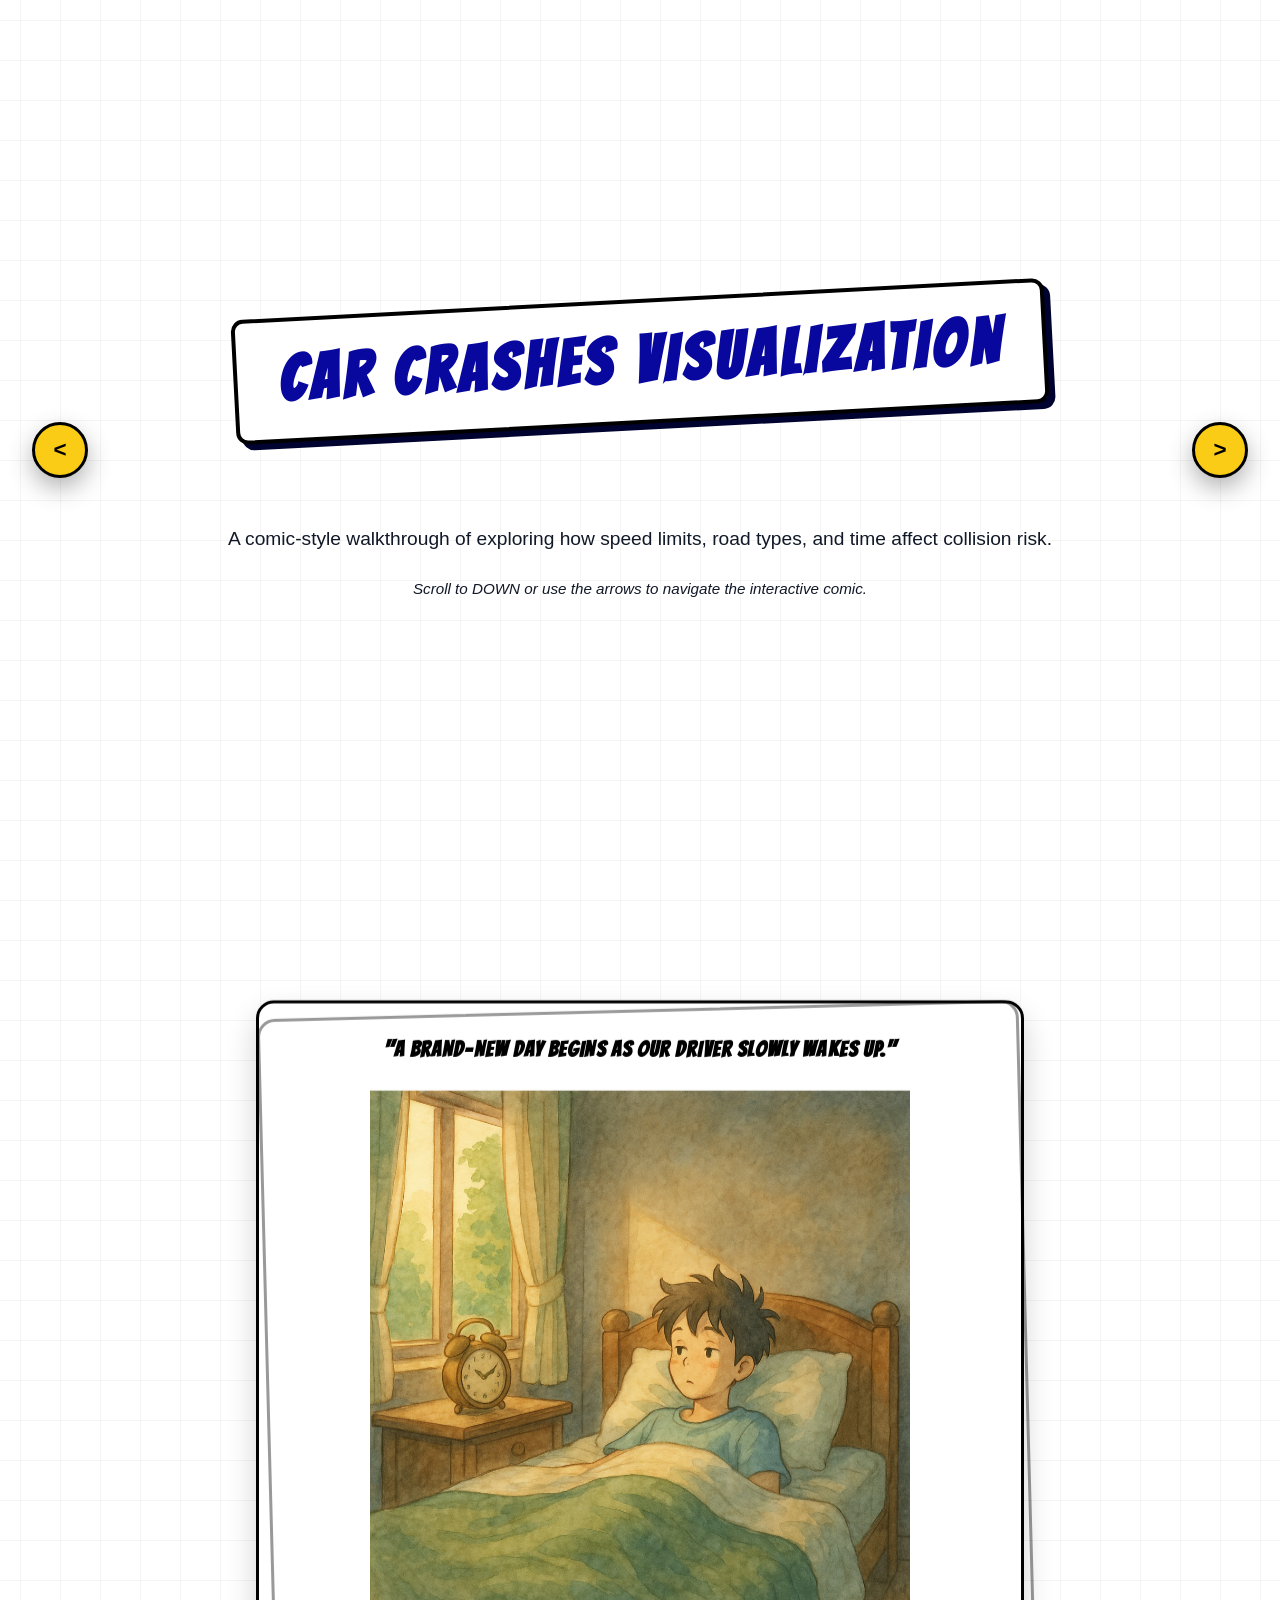
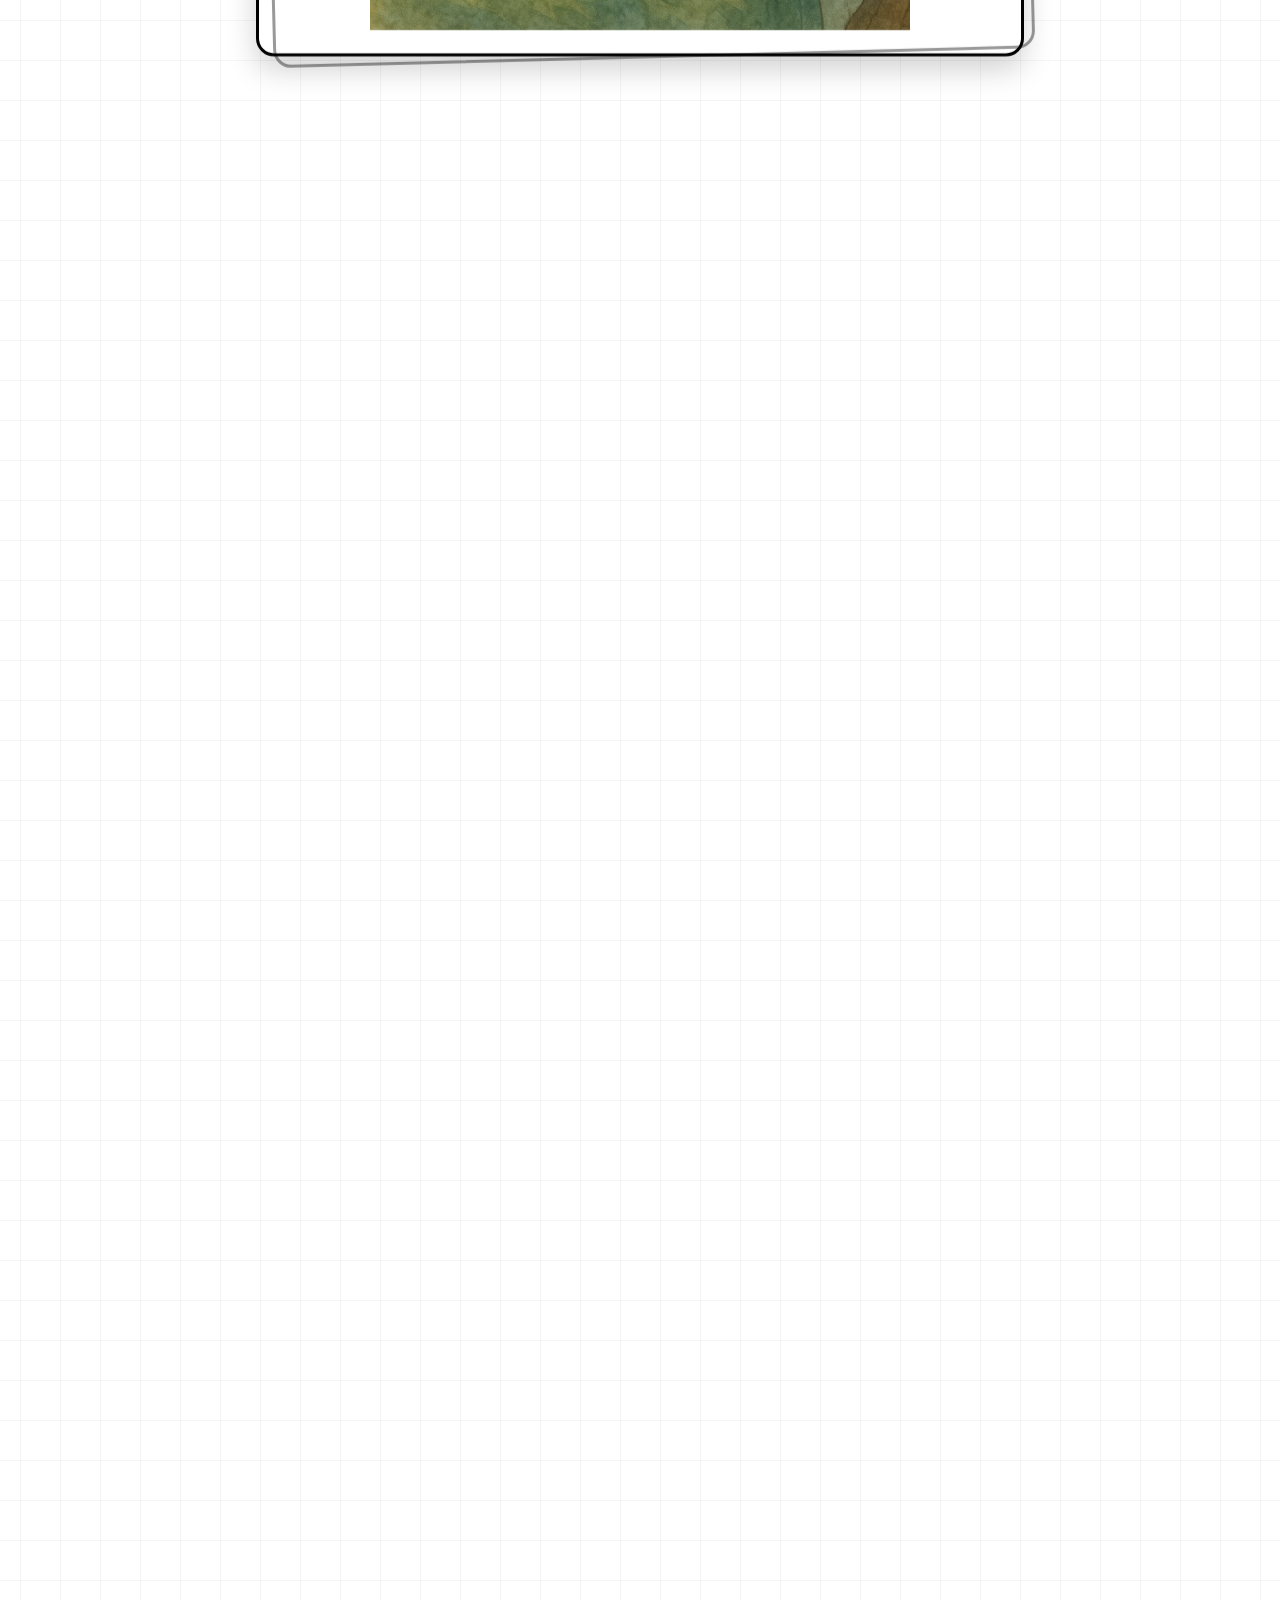
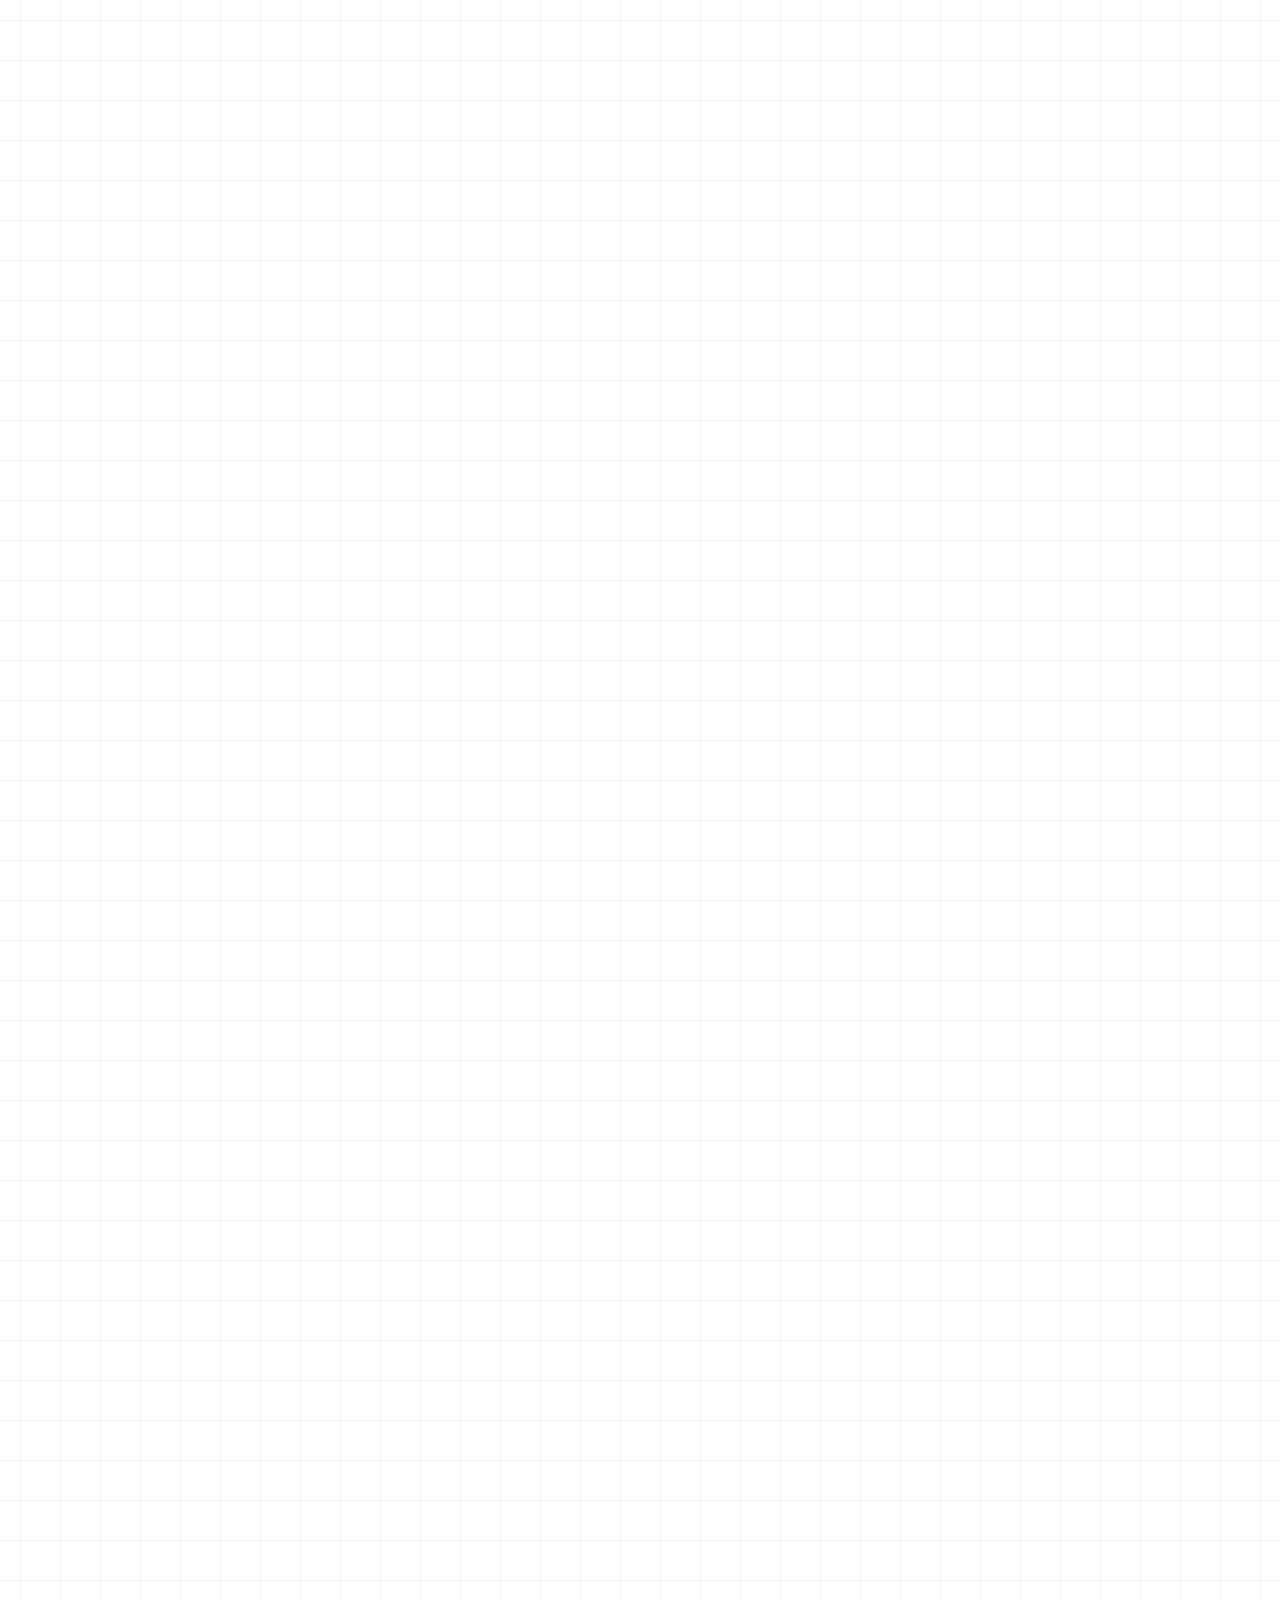
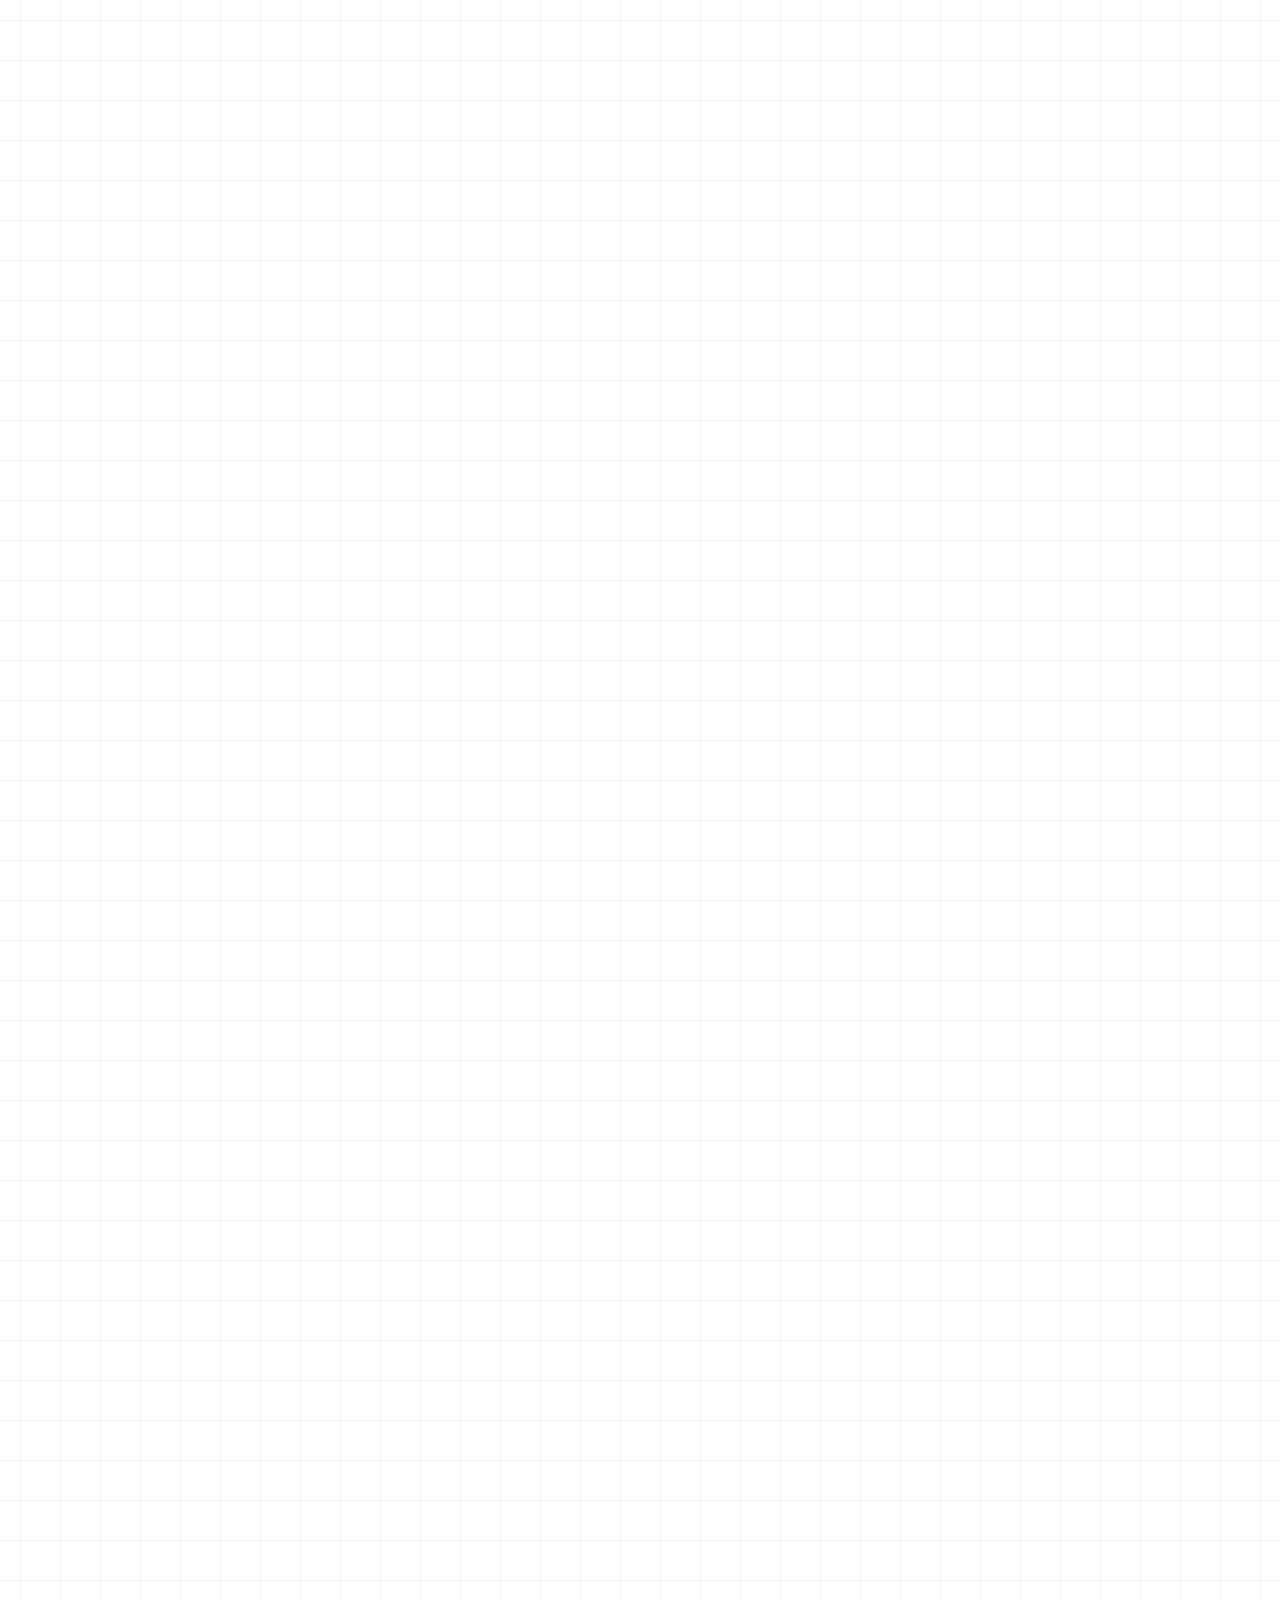
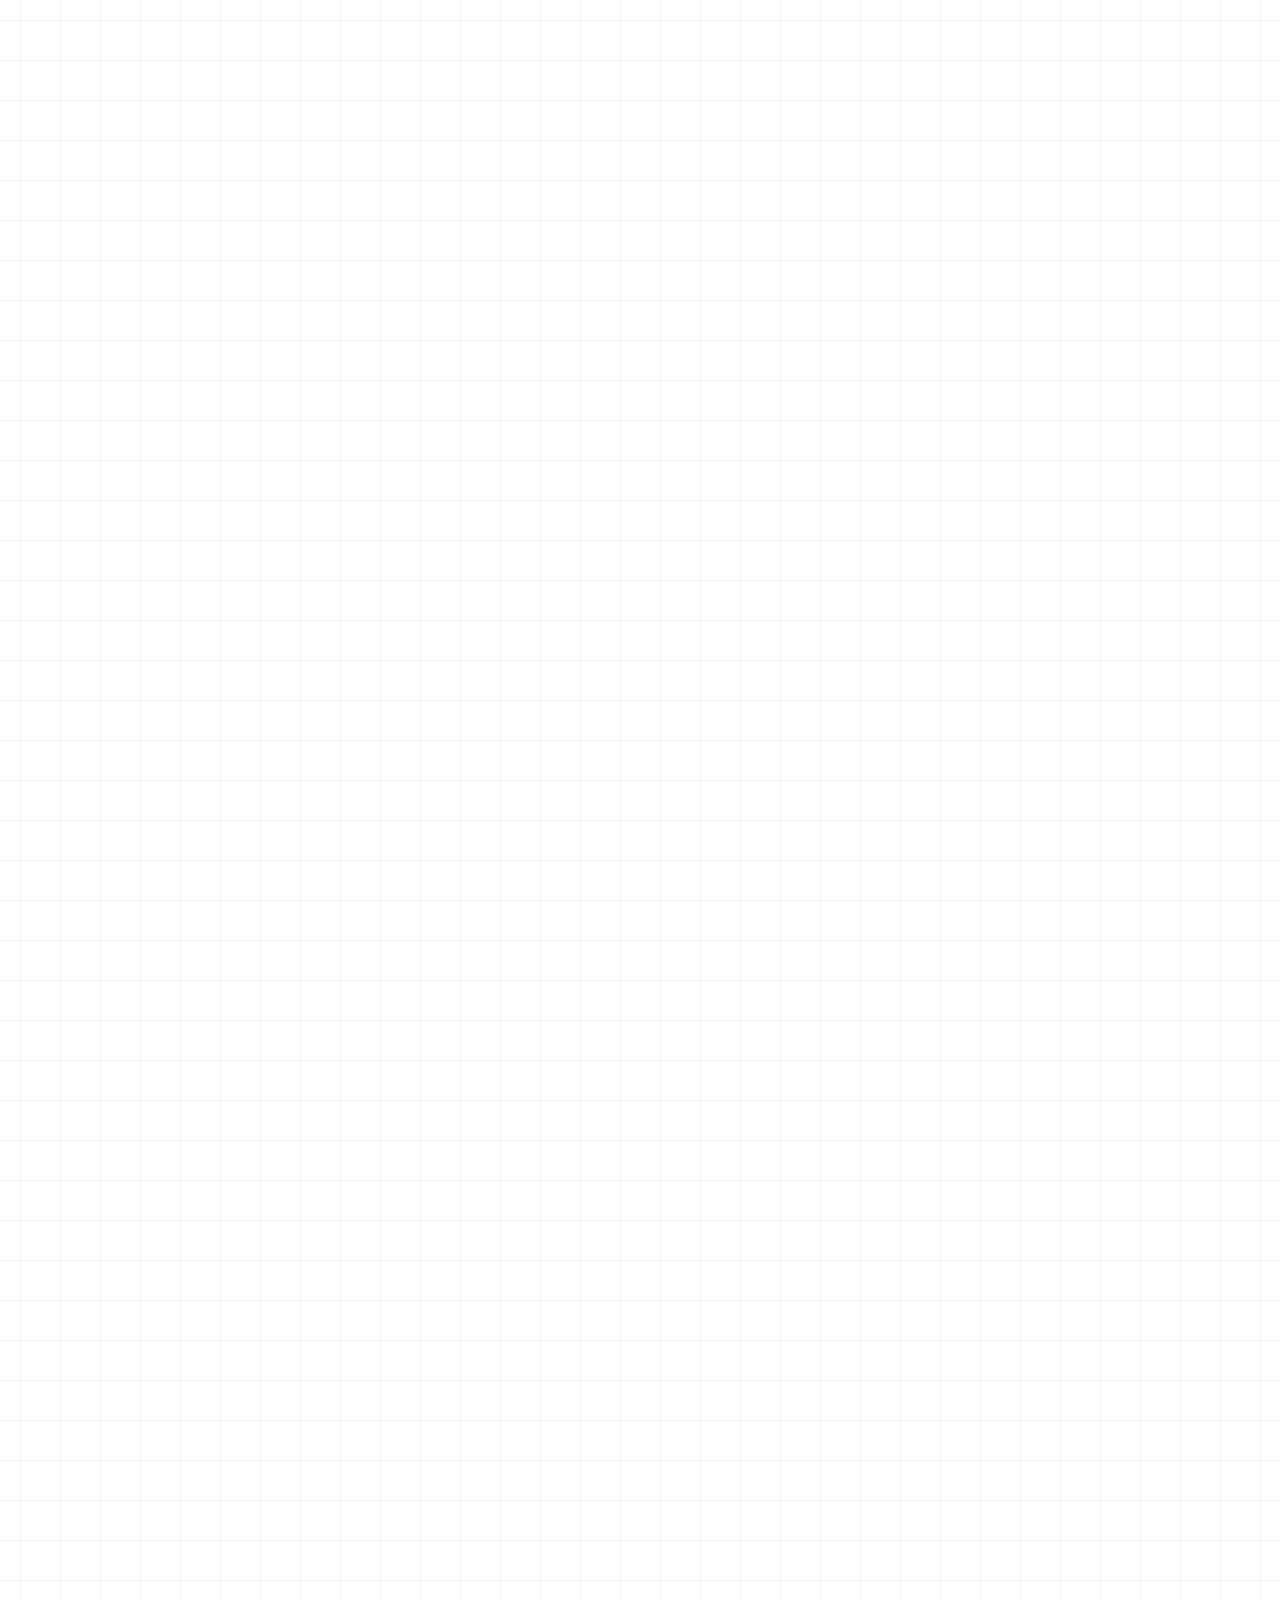
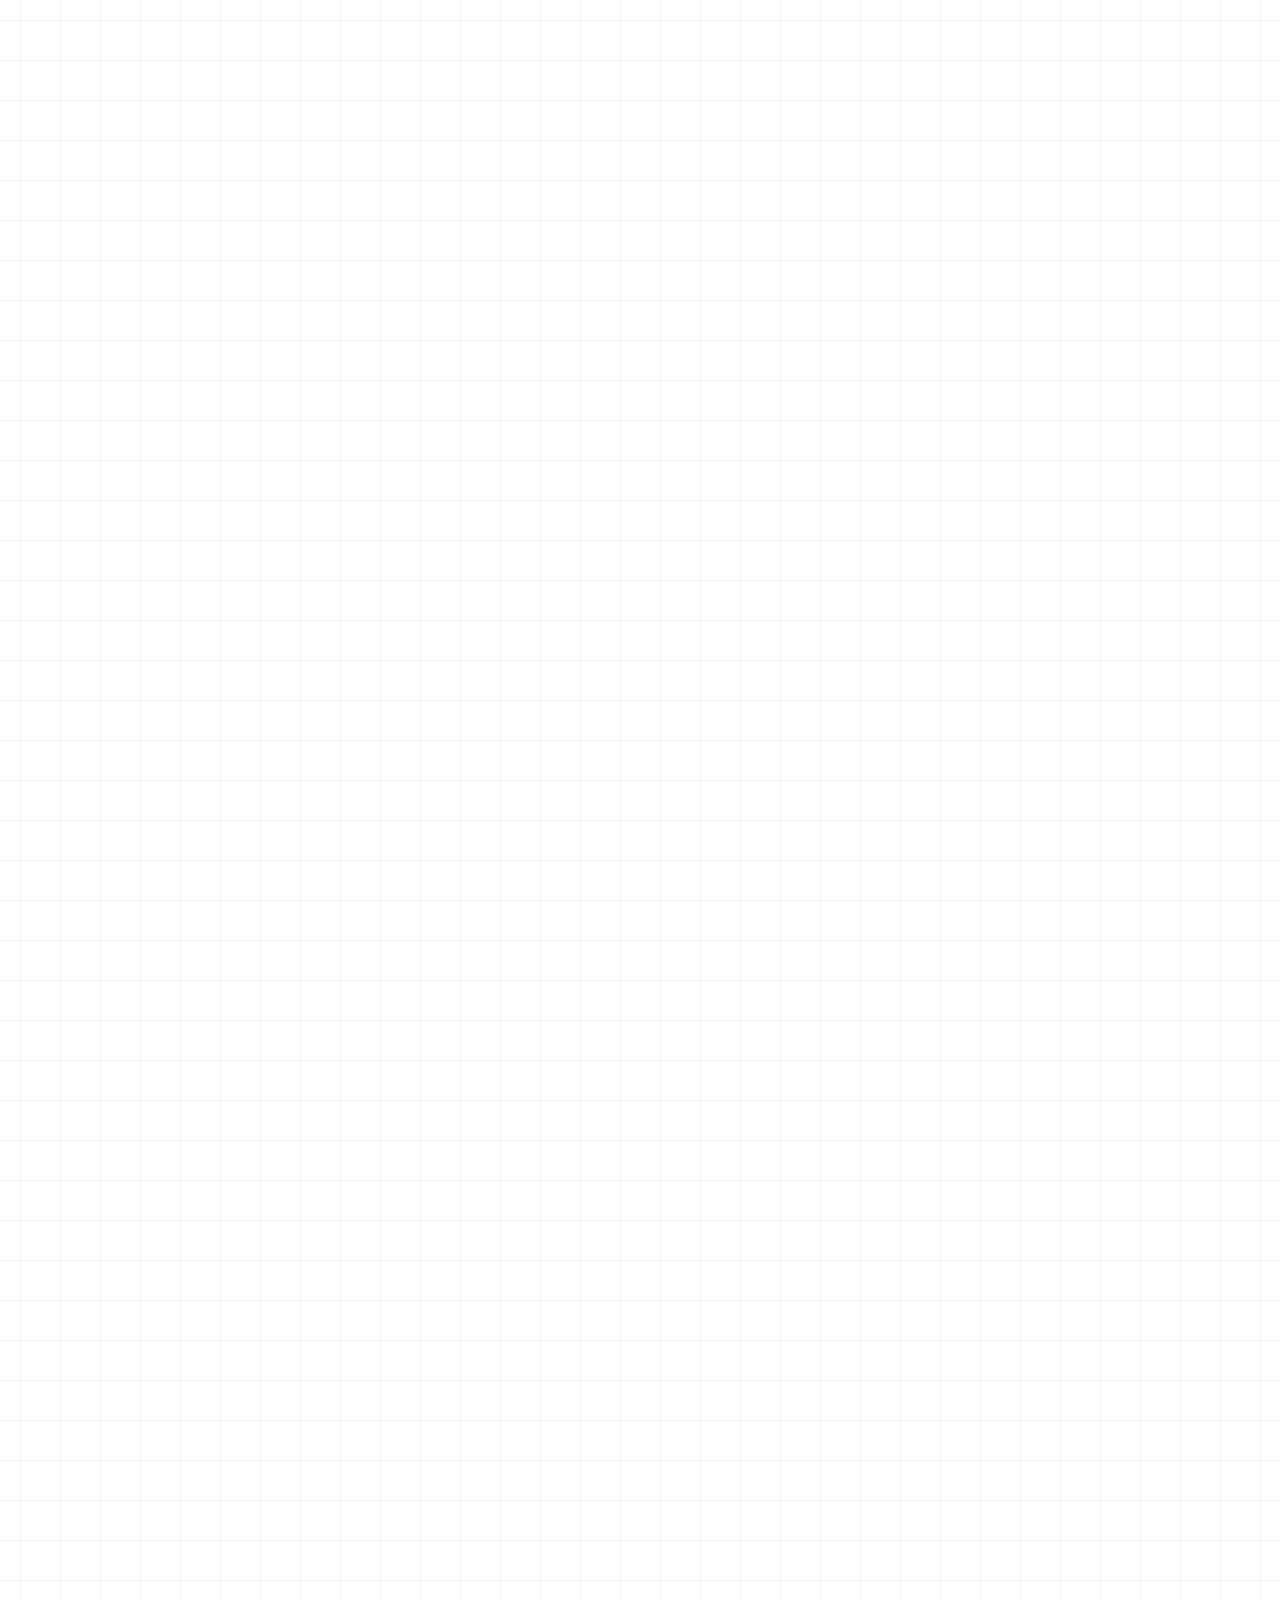
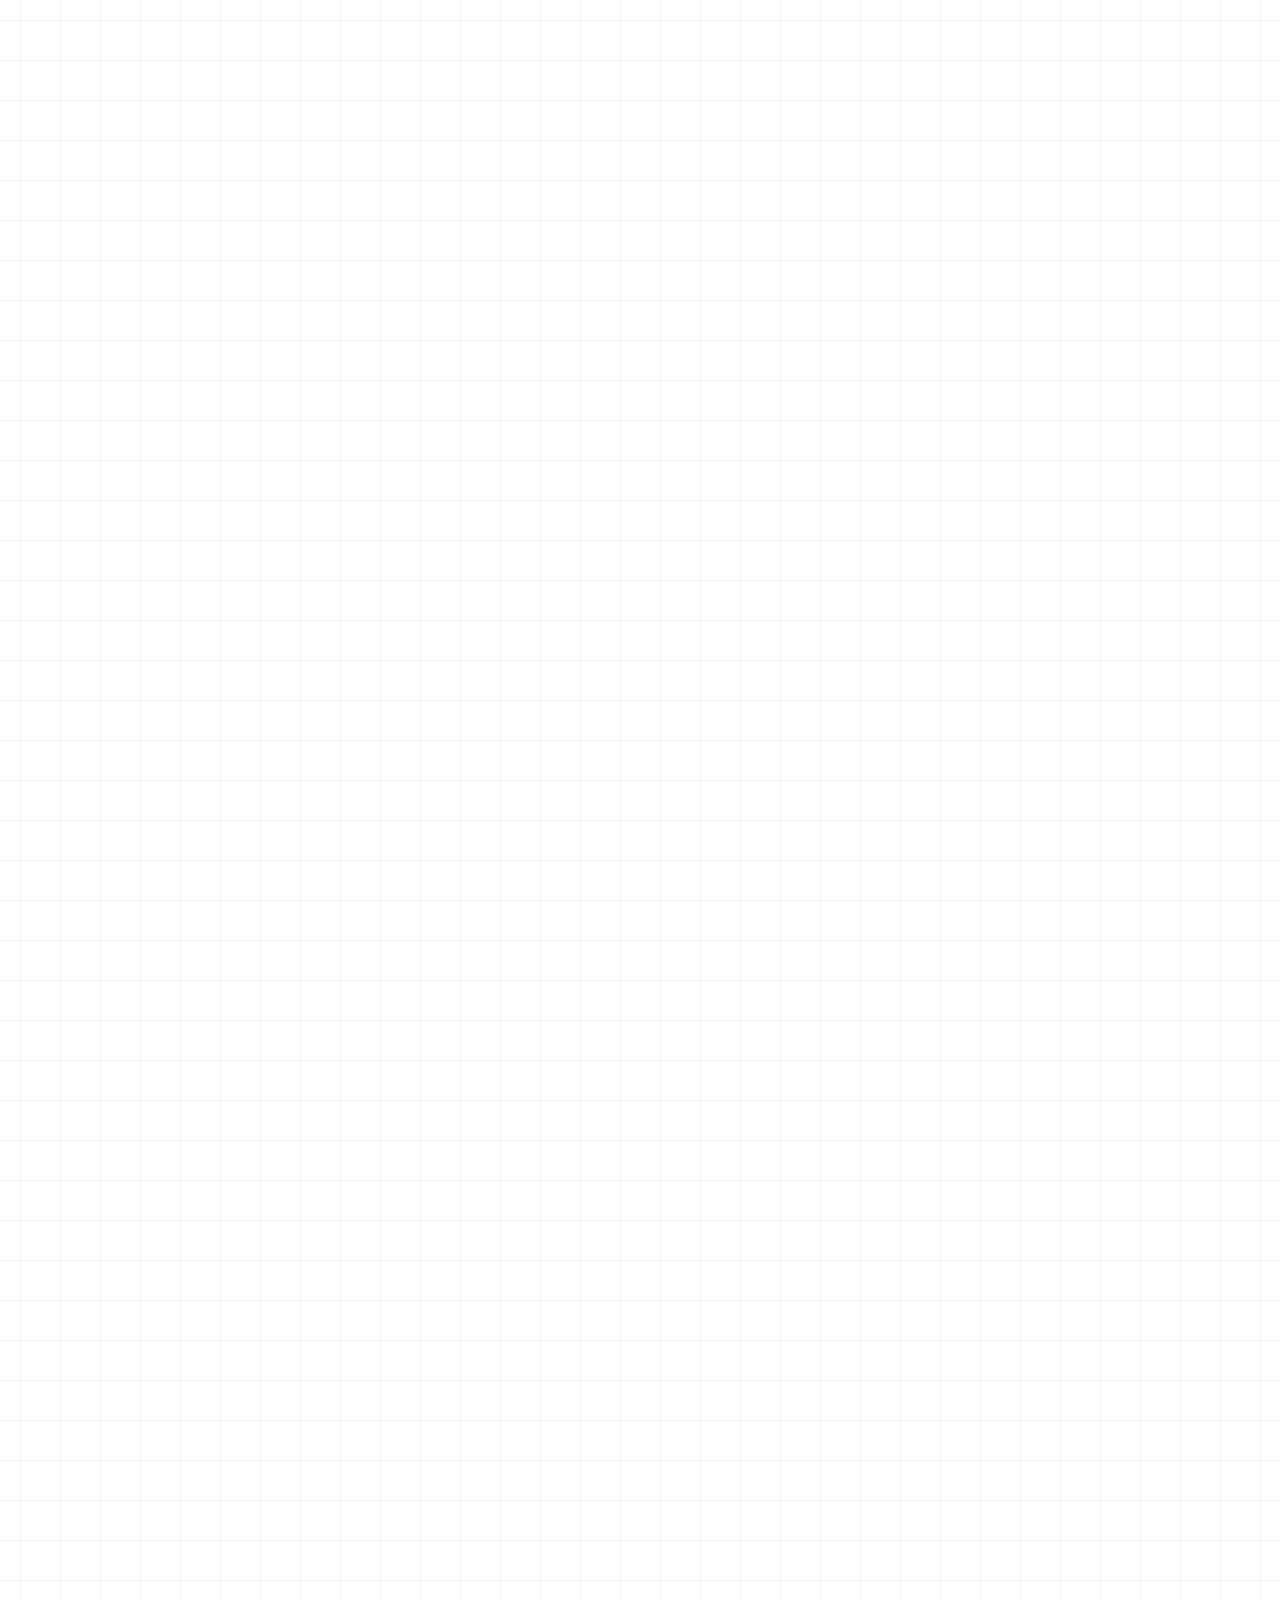
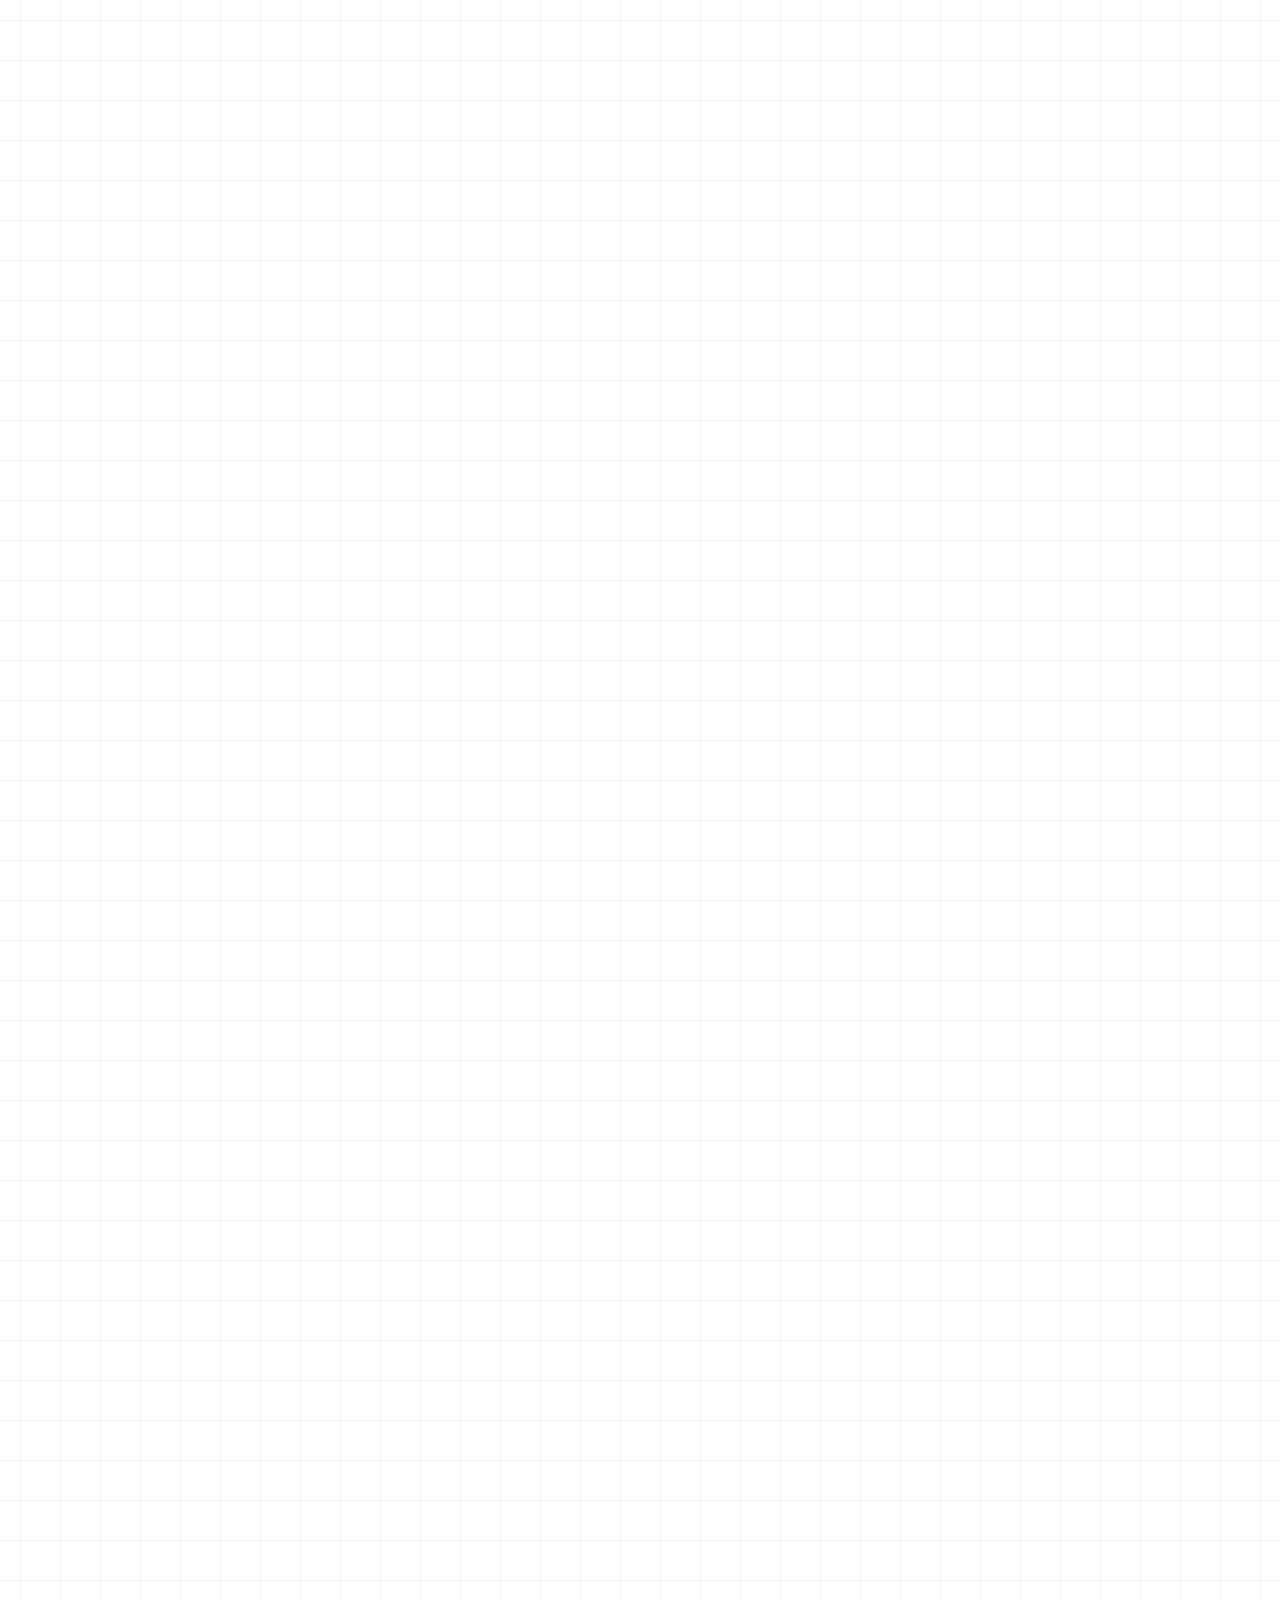
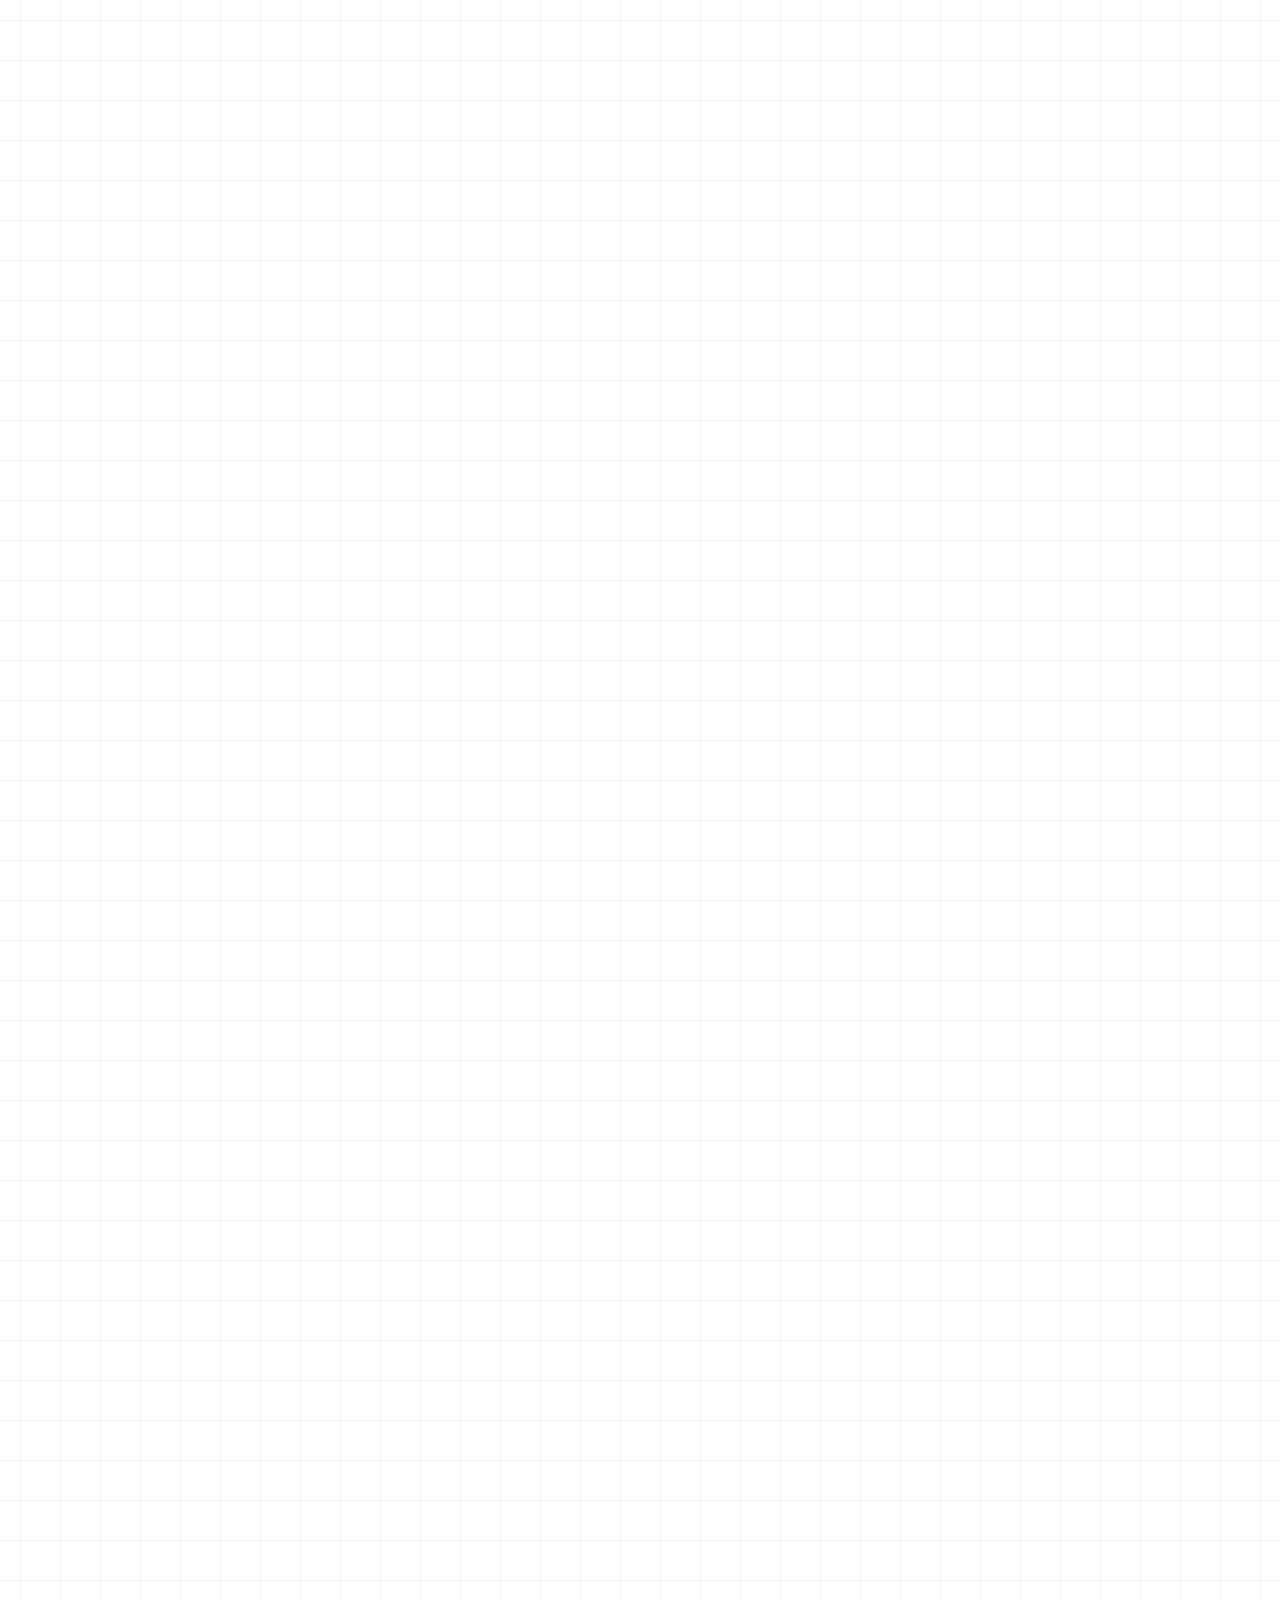
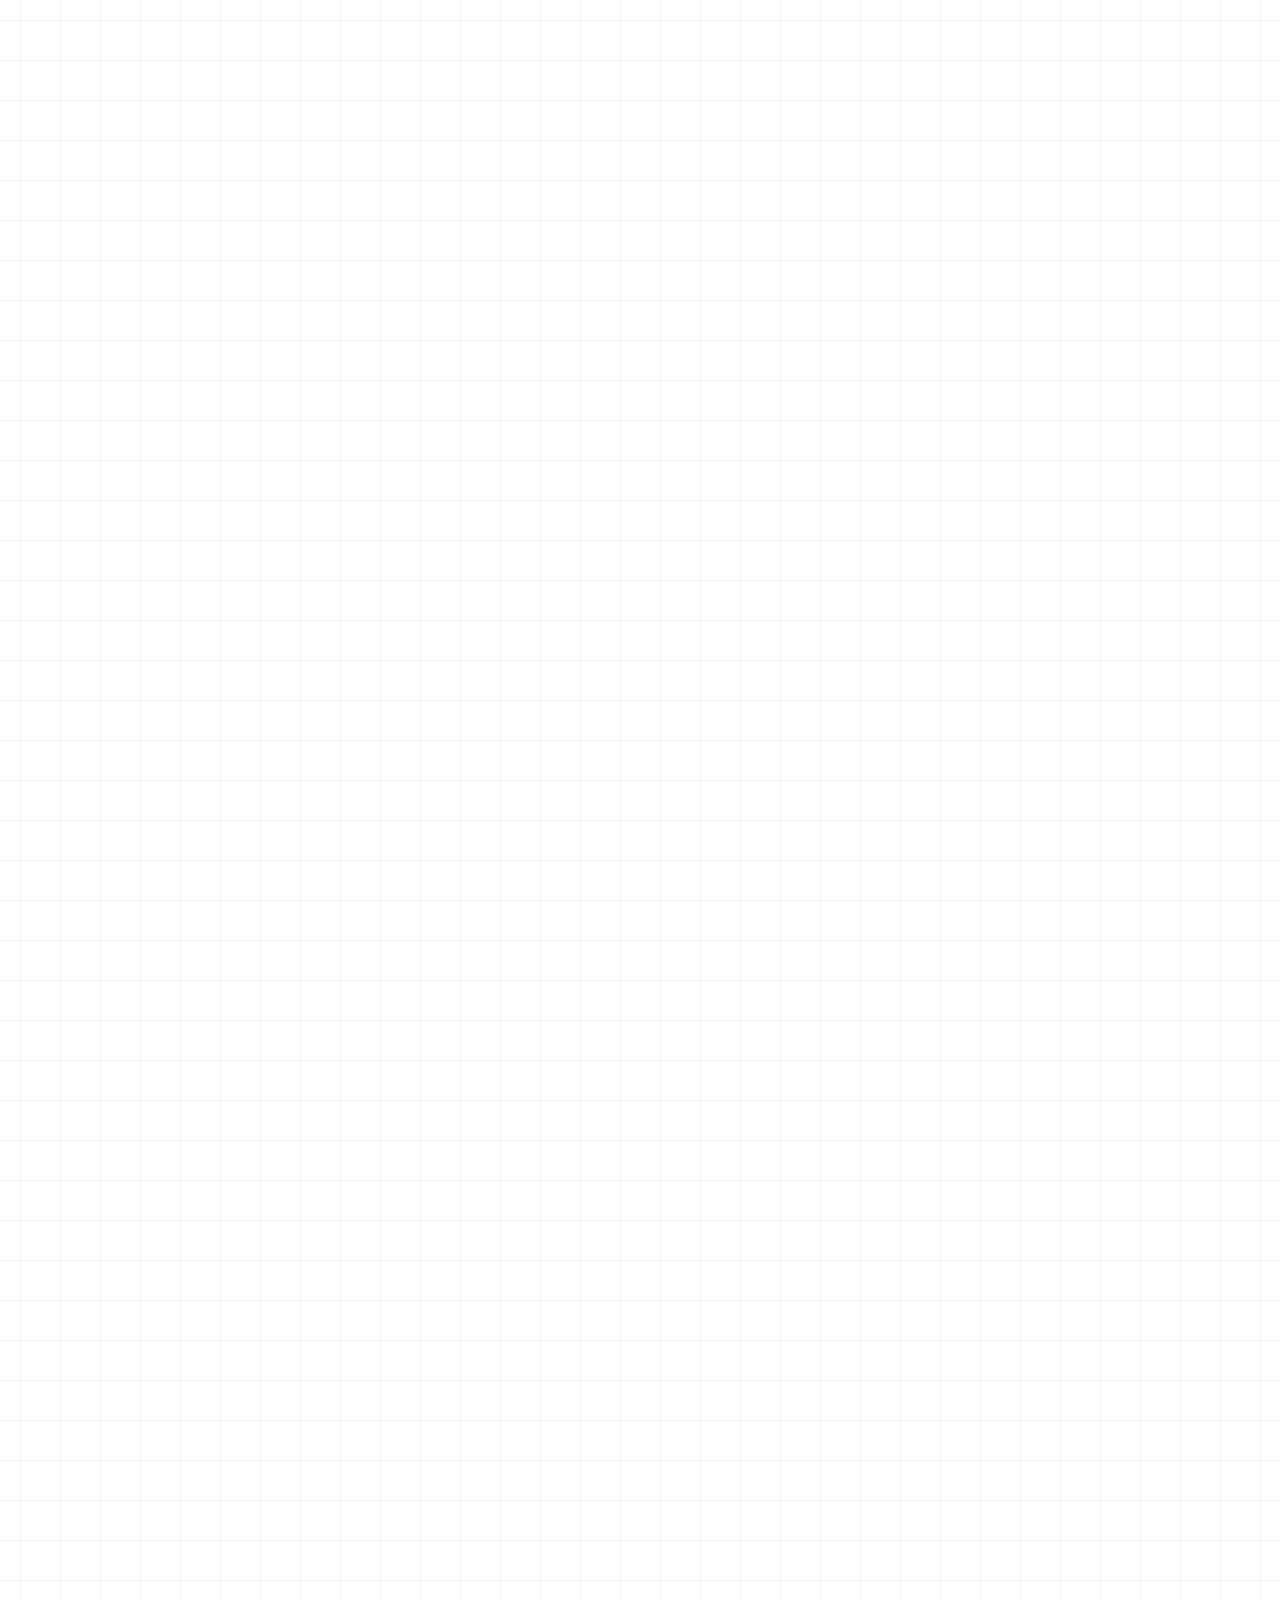
==== commit 664b4846: "Progress Indicator + Pulse Effect on Click to Explore" ====
--- a/comic.html
+++ b/comic.html
@@ -38,6 +38,12 @@
   <button class="comic-arrow comic-arrow-left" id="comic-arrow-prev" aria-label="Previous panel">&lt;</button>
   <button class="comic-arrow comic-arrow-right" id="comic-arrow-next" aria-label="Next panel">&gt;</button>
 
+  <!-- Progress indicator -->
+  <div class="progress-indicator" id="progress-indicator">
+    <div class="progress-dots"></div>
+    <div class="progress-text"><span id="current-panel">1</span> / <span id="total-panels">13</span></div>
+  </div>
+
   <div class="comic-scroll-wrapper">
 
   <!-- Main comic area -->
--- a/css/comic.css
+++ b/css/comic.css
@@ -222,7 +222,67 @@
   .comic-arrow:active {
     transform: translateY(-50%) scale(0.96);
   }
-  
+
+  /* PROGRESS INDICATOR */
+  .progress-indicator {
+    position: fixed;
+    bottom: 32px;
+    left: 50%;
+    transform: translateX(-50%);
+    z-index: 200;
+    background: rgba(255, 255, 255, 0.95);
+    backdrop-filter: blur(8px);
+    border: 3px solid #000;
+    border-radius: 24px;
+    padding: 12px 24px;
+    box-shadow: 0 8px 20px rgba(0, 0, 0, 0.2);
+    display: flex;
+    flex-direction: column;
+    align-items: center;
+    gap: 8px;
+    opacity: 0;
+    transition: opacity 0.3s ease;
+  }
+
+  .progress-indicator.visible {
+    opacity: 1;
+  }
+
+  .progress-dots {
+    display: flex;
+    gap: 6px;
+    align-items: center;
+  }
+
+  .progress-dot {
+    width: 8px;
+    height: 8px;
+    border-radius: 50%;
+    background: #d1d5db;
+    border: 2px solid #9ca3af;
+    transition: all 0.3s ease;
+  }
+
+  .progress-dot.active {
+    width: 12px;
+    height: 12px;
+    background: #facc15;
+    border-color: #000;
+    box-shadow: 0 0 0 3px rgba(250, 204, 21, 0.3);
+  }
+
+  .progress-text {
+    font-family: "Bangers", system-ui;
+    font-size: 16px;
+    font-weight: 700;
+    color: #000;
+    letter-spacing: 0.05em;
+  }
+
+  .progress-text span {
+    color: #0080ff;
+  }
+
   /* SCROLL LENGTH (JS dynamically sets height) */
   .comic-scroll-length {
     height: 0;
@@ -480,6 +540,18 @@
   transform: rotate(-6deg);
   box-shadow: 4px 4px 0 #000;
   font-family: "ShadowsIntoLight";
+  animation: bubble-pulse 2s ease-in-out infinite;
+}
+
+@keyframes bubble-pulse {
+  0%, 100% {
+    transform: rotate(-6deg) scale(1);
+    box-shadow: 4px 4px 0 #000;
+  }
+  50% {
+    transform: rotate(-6deg) scale(1.05);
+    box-shadow: 6px 6px 0 #000;
+  }
 }
 
 .panel-bubble::after {
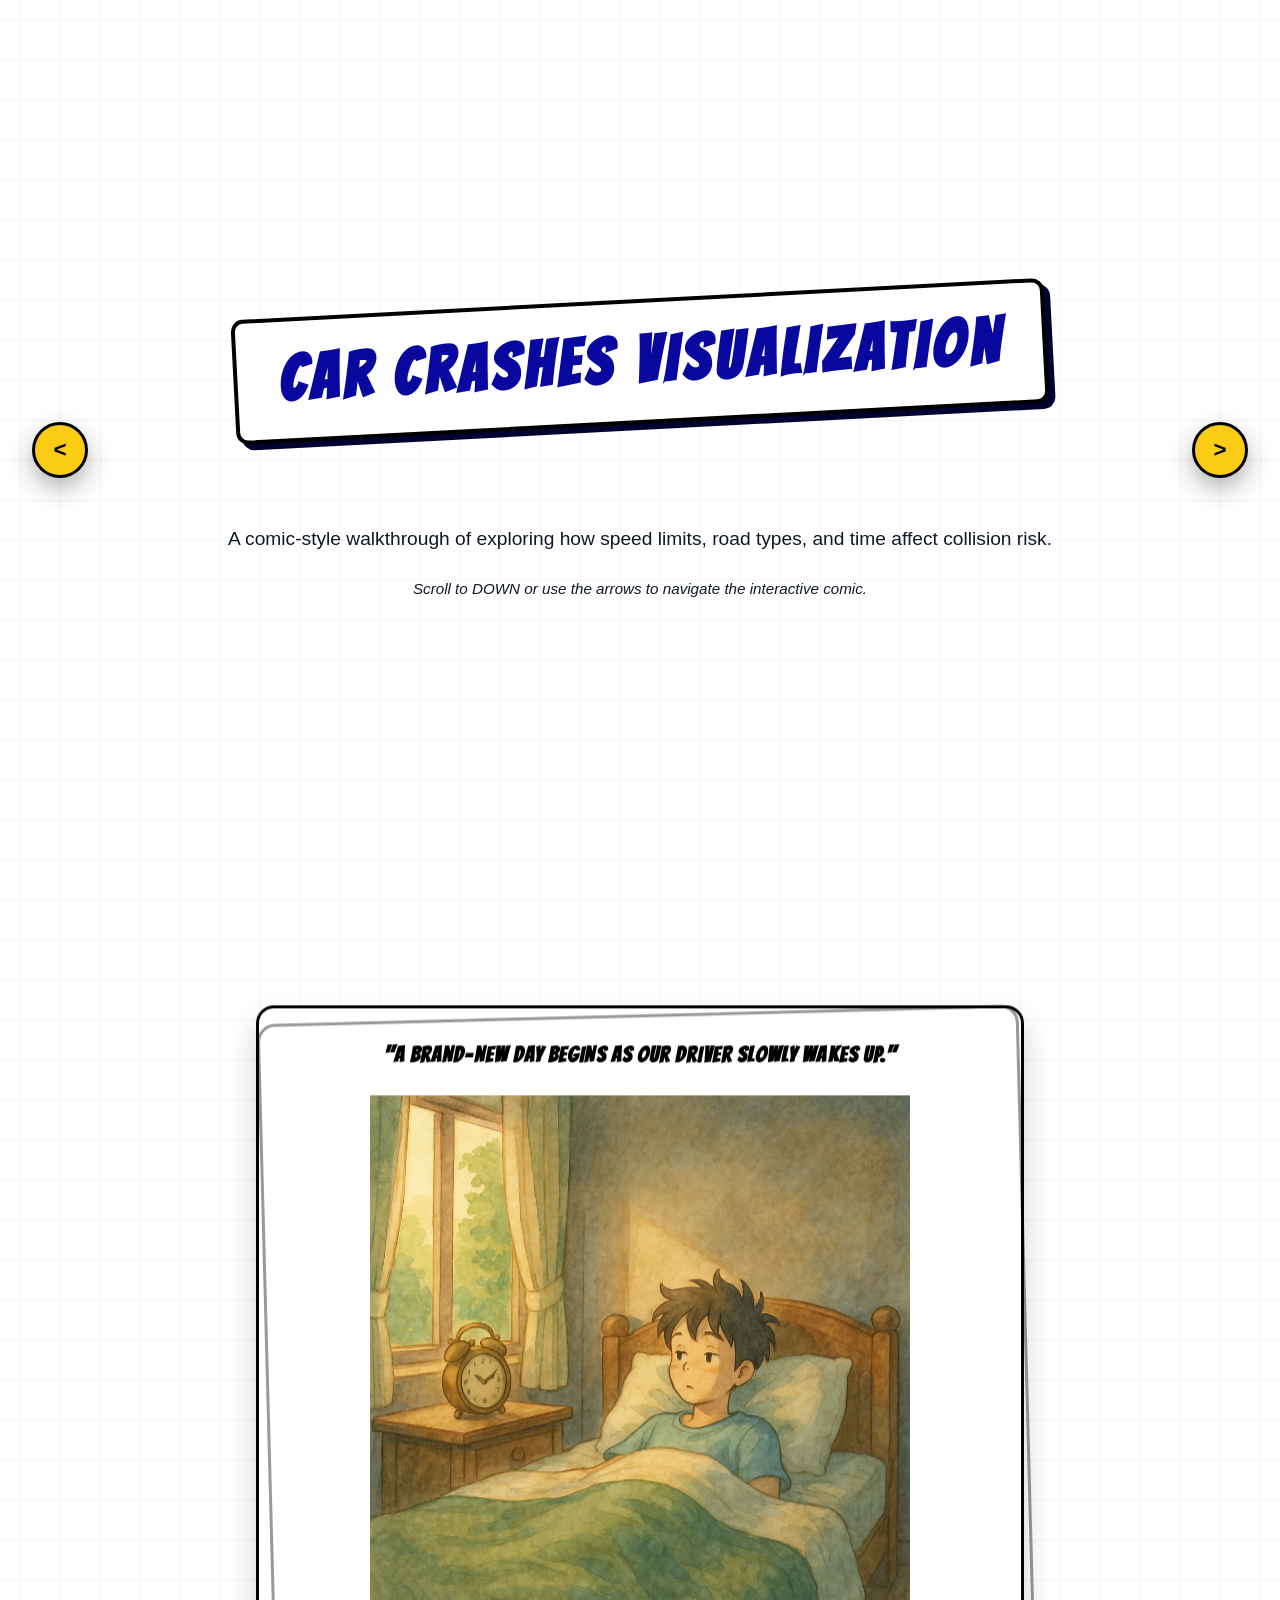
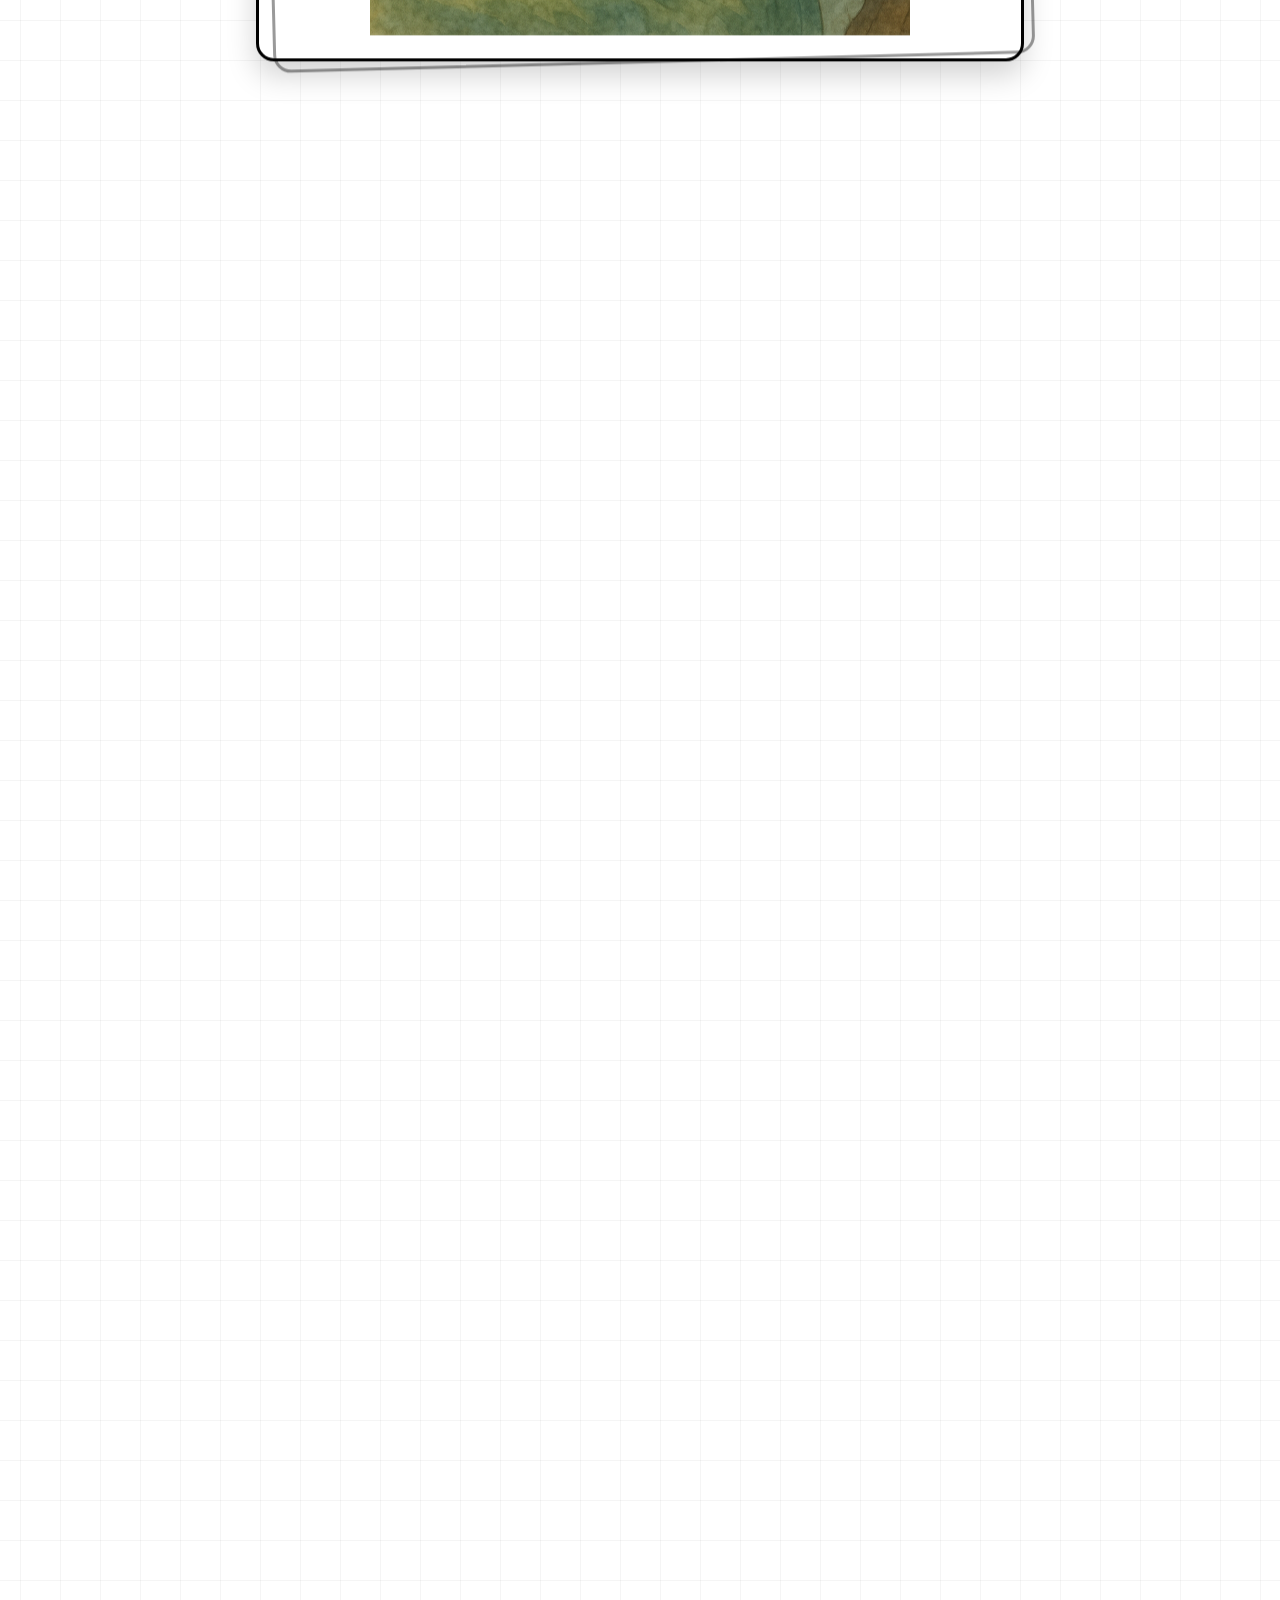
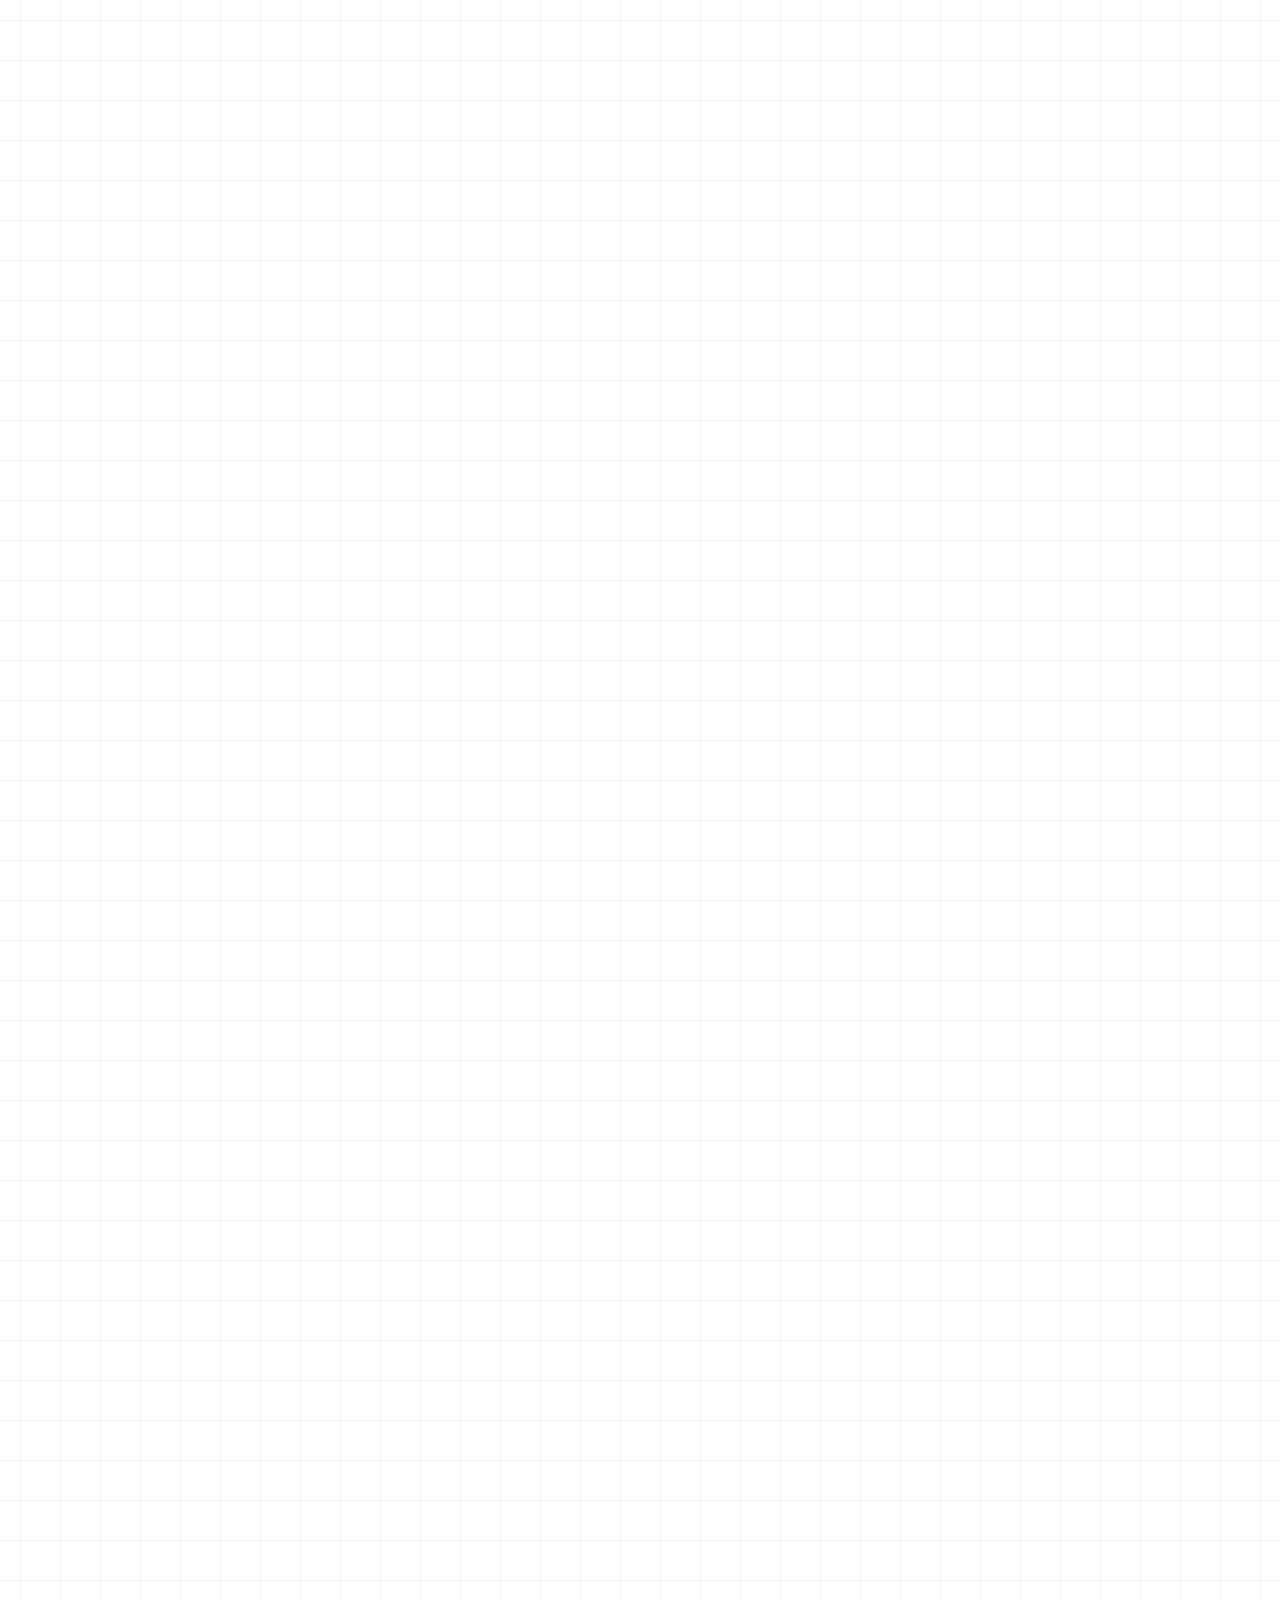
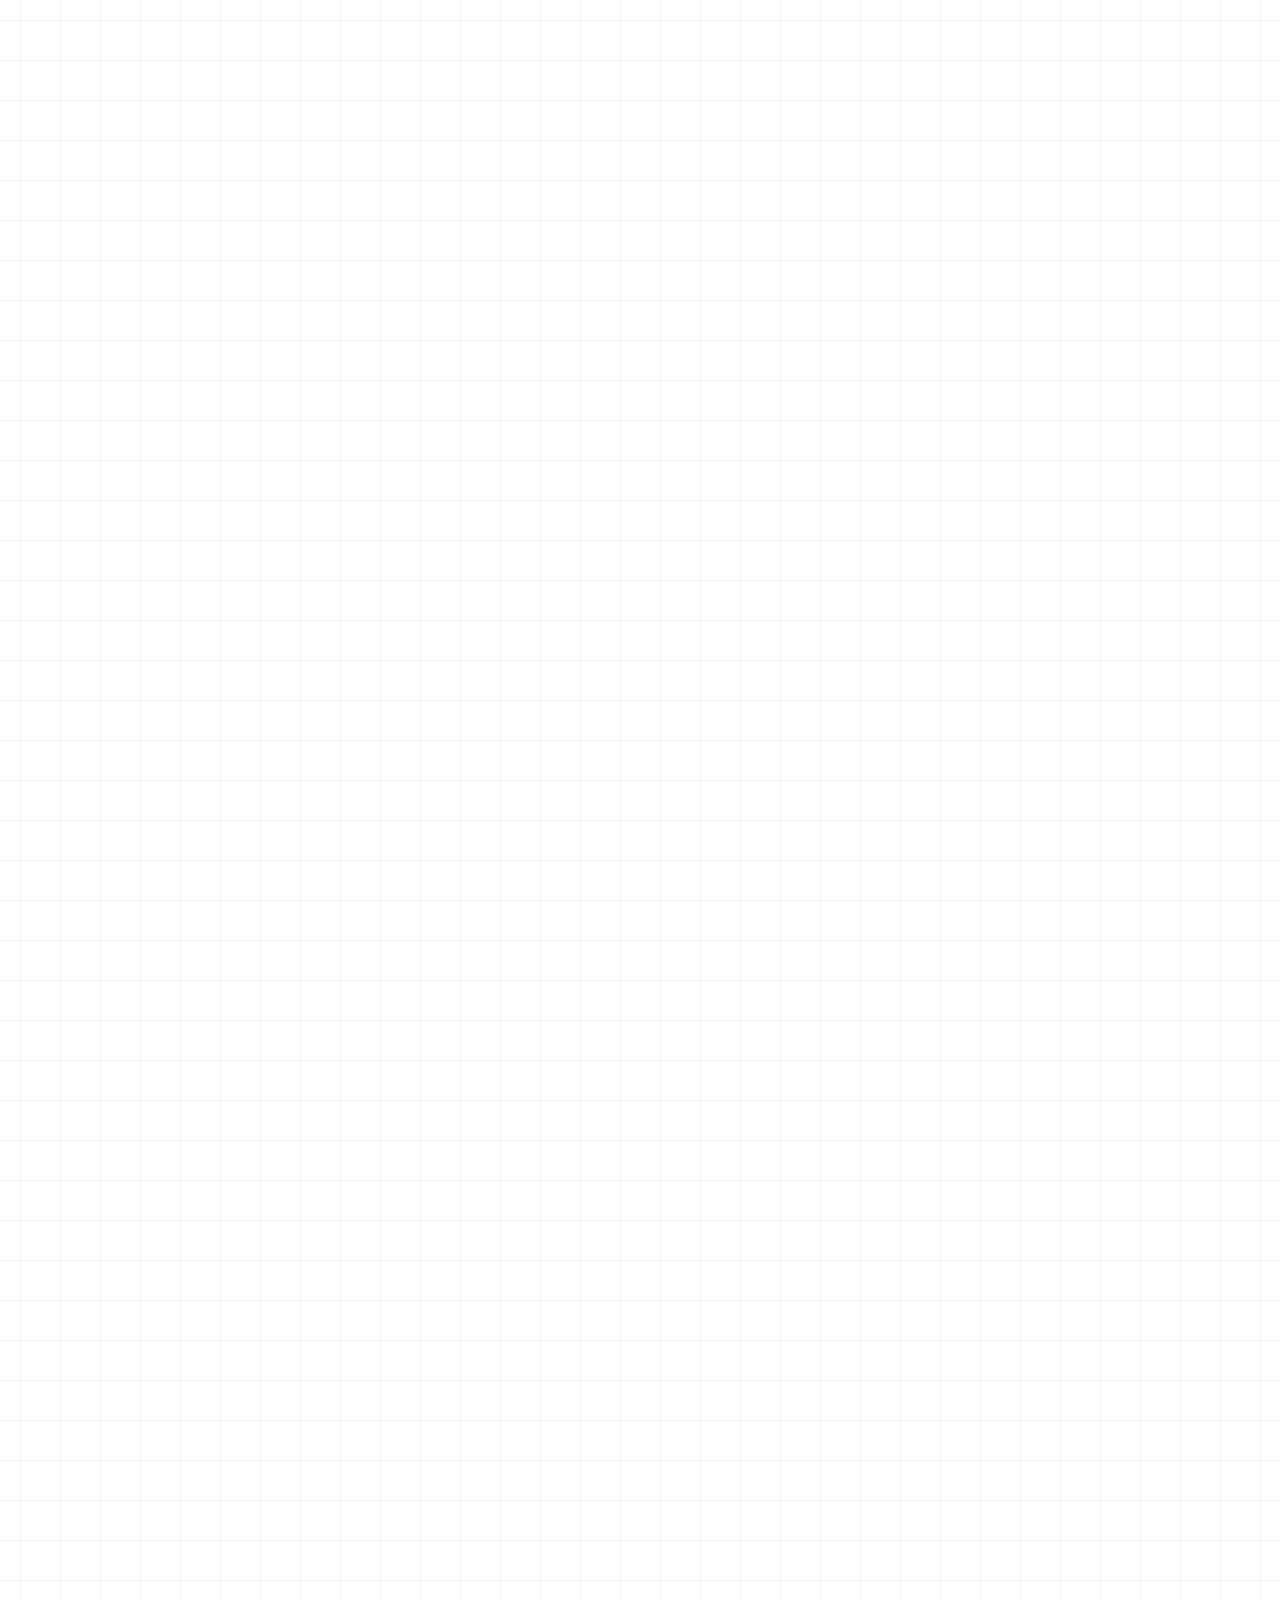
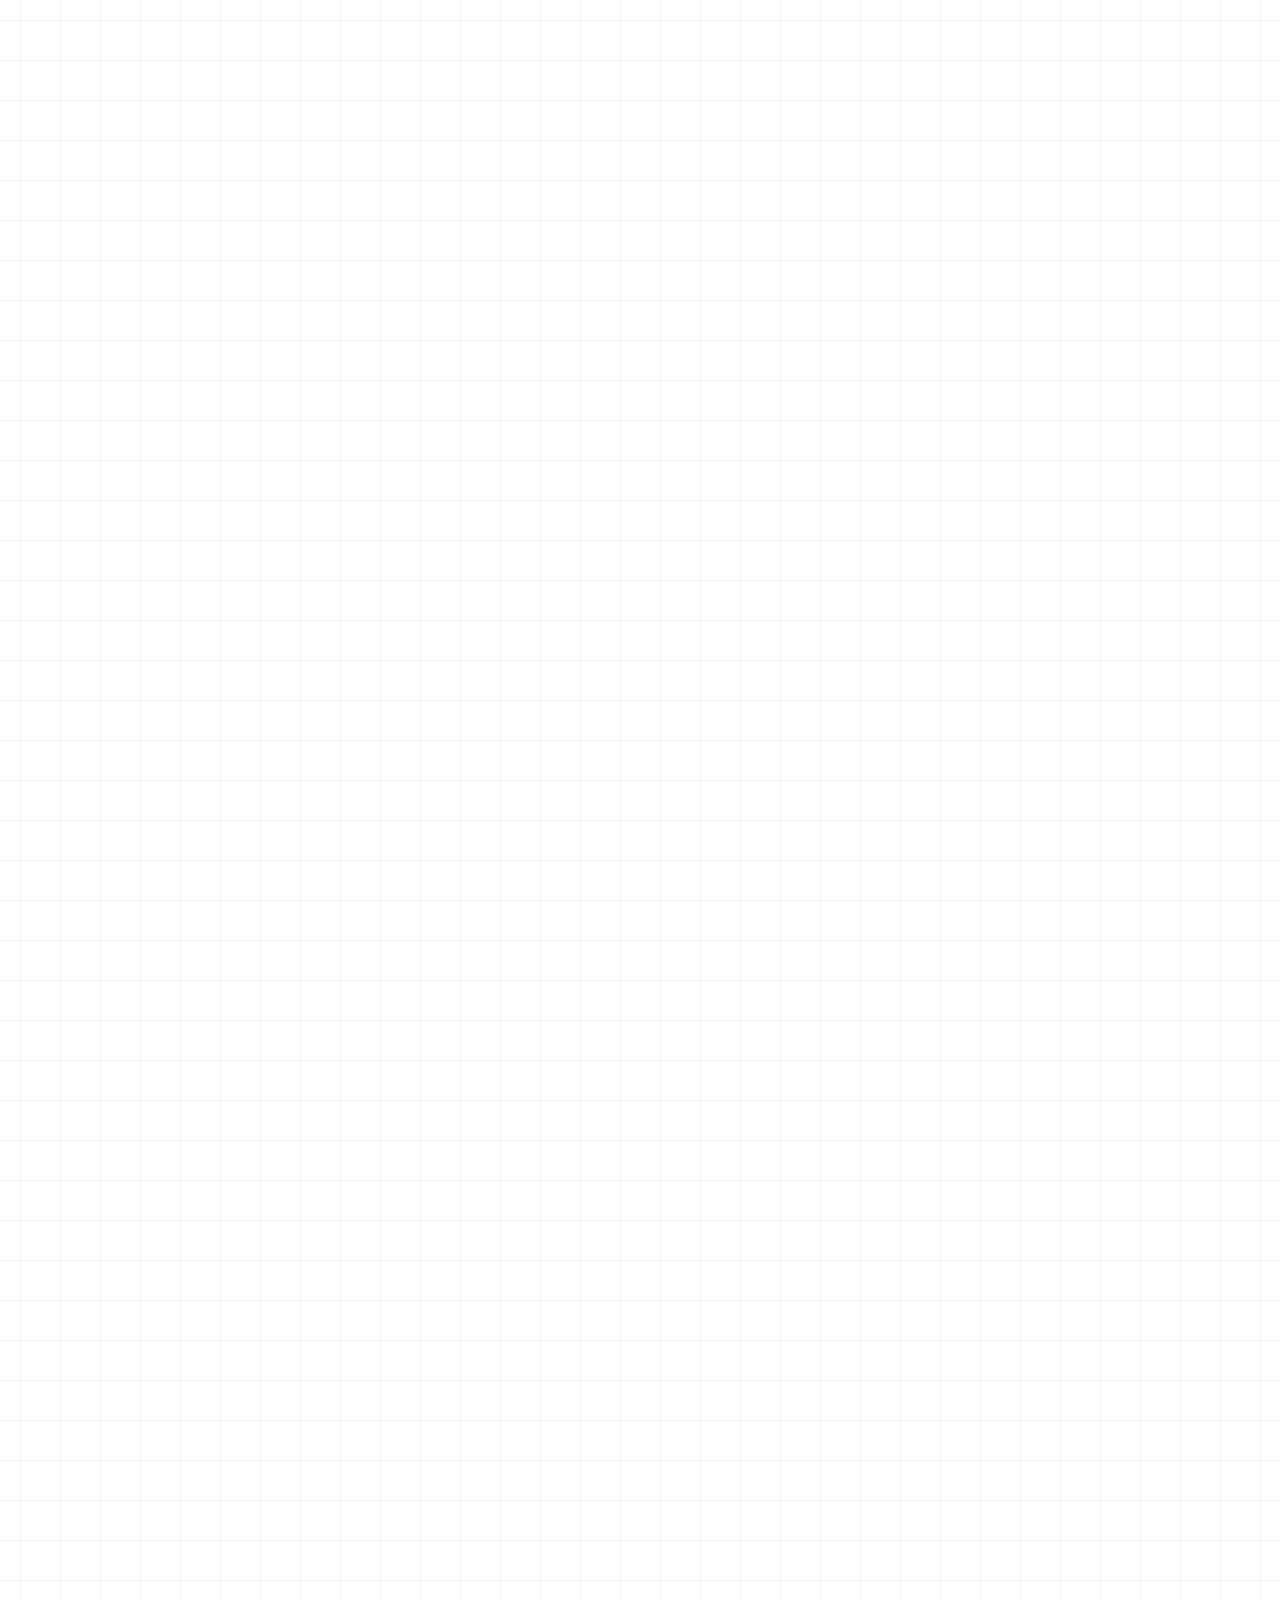
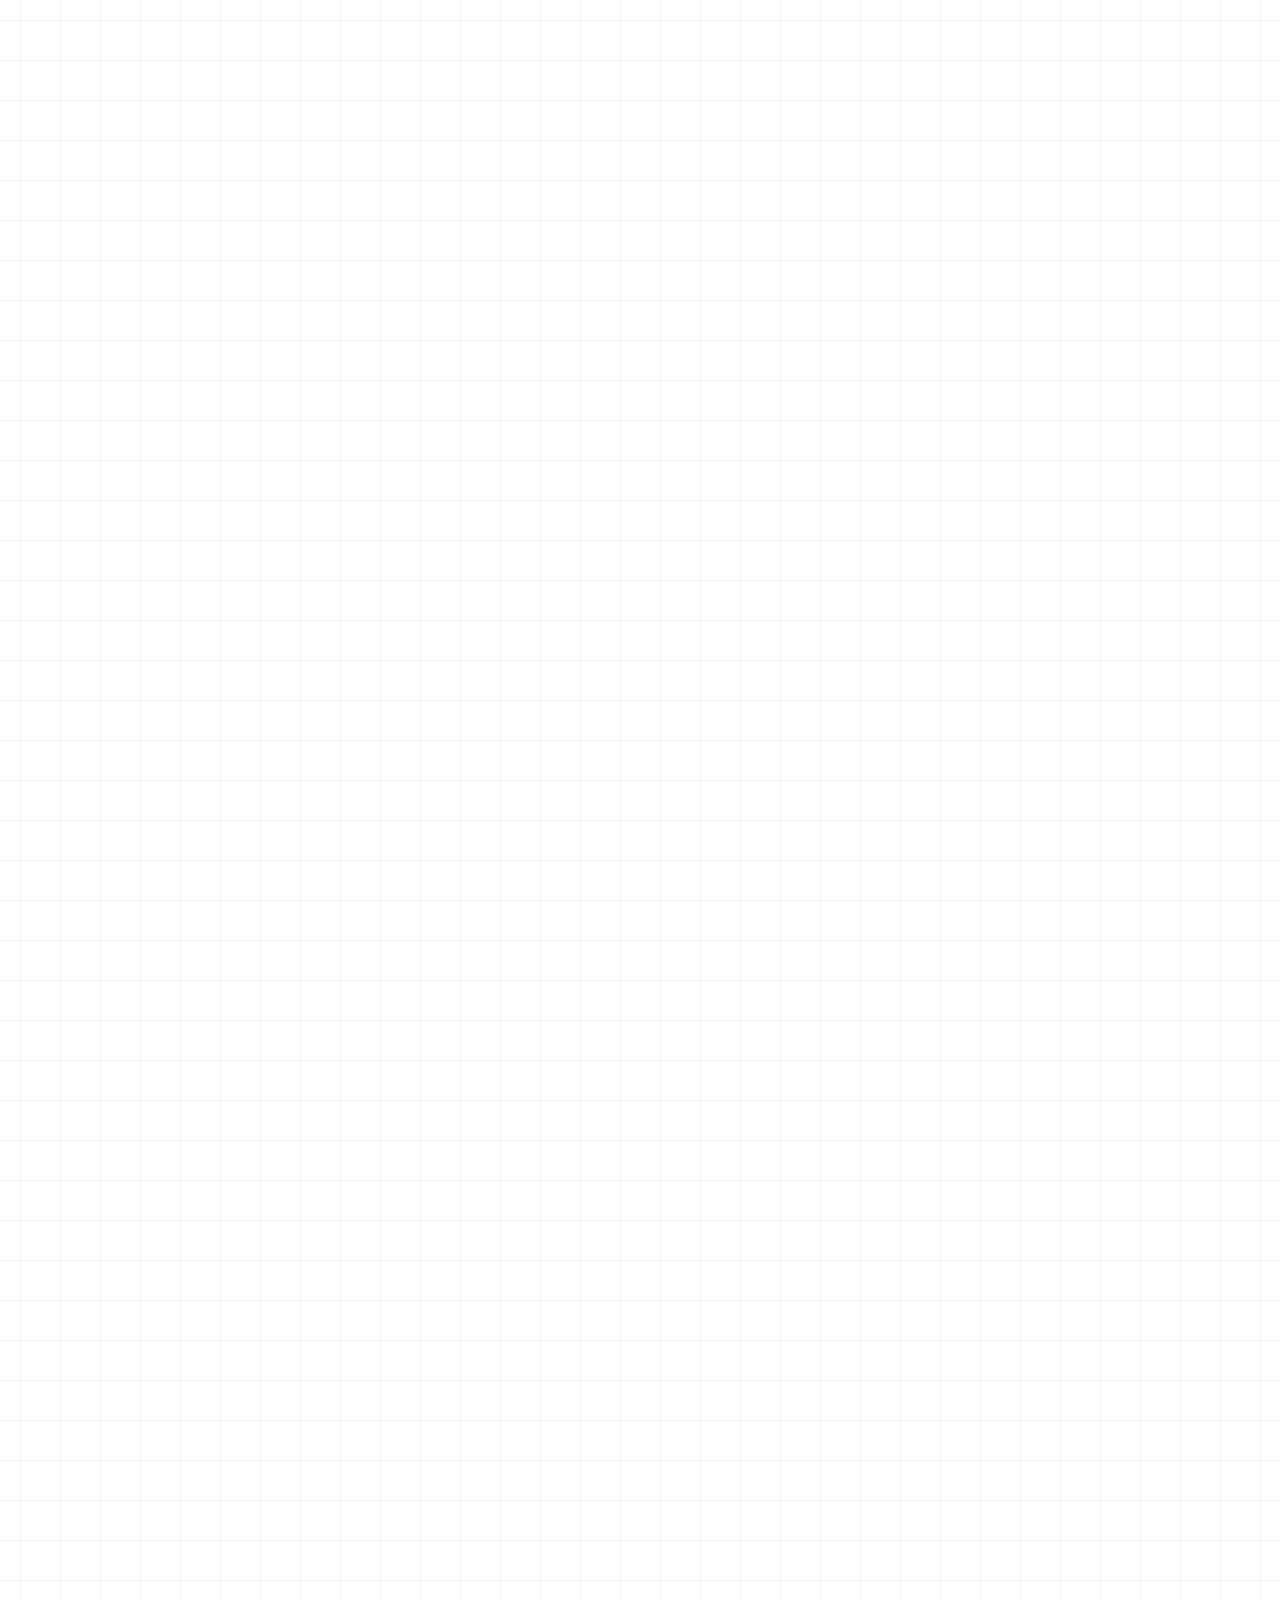
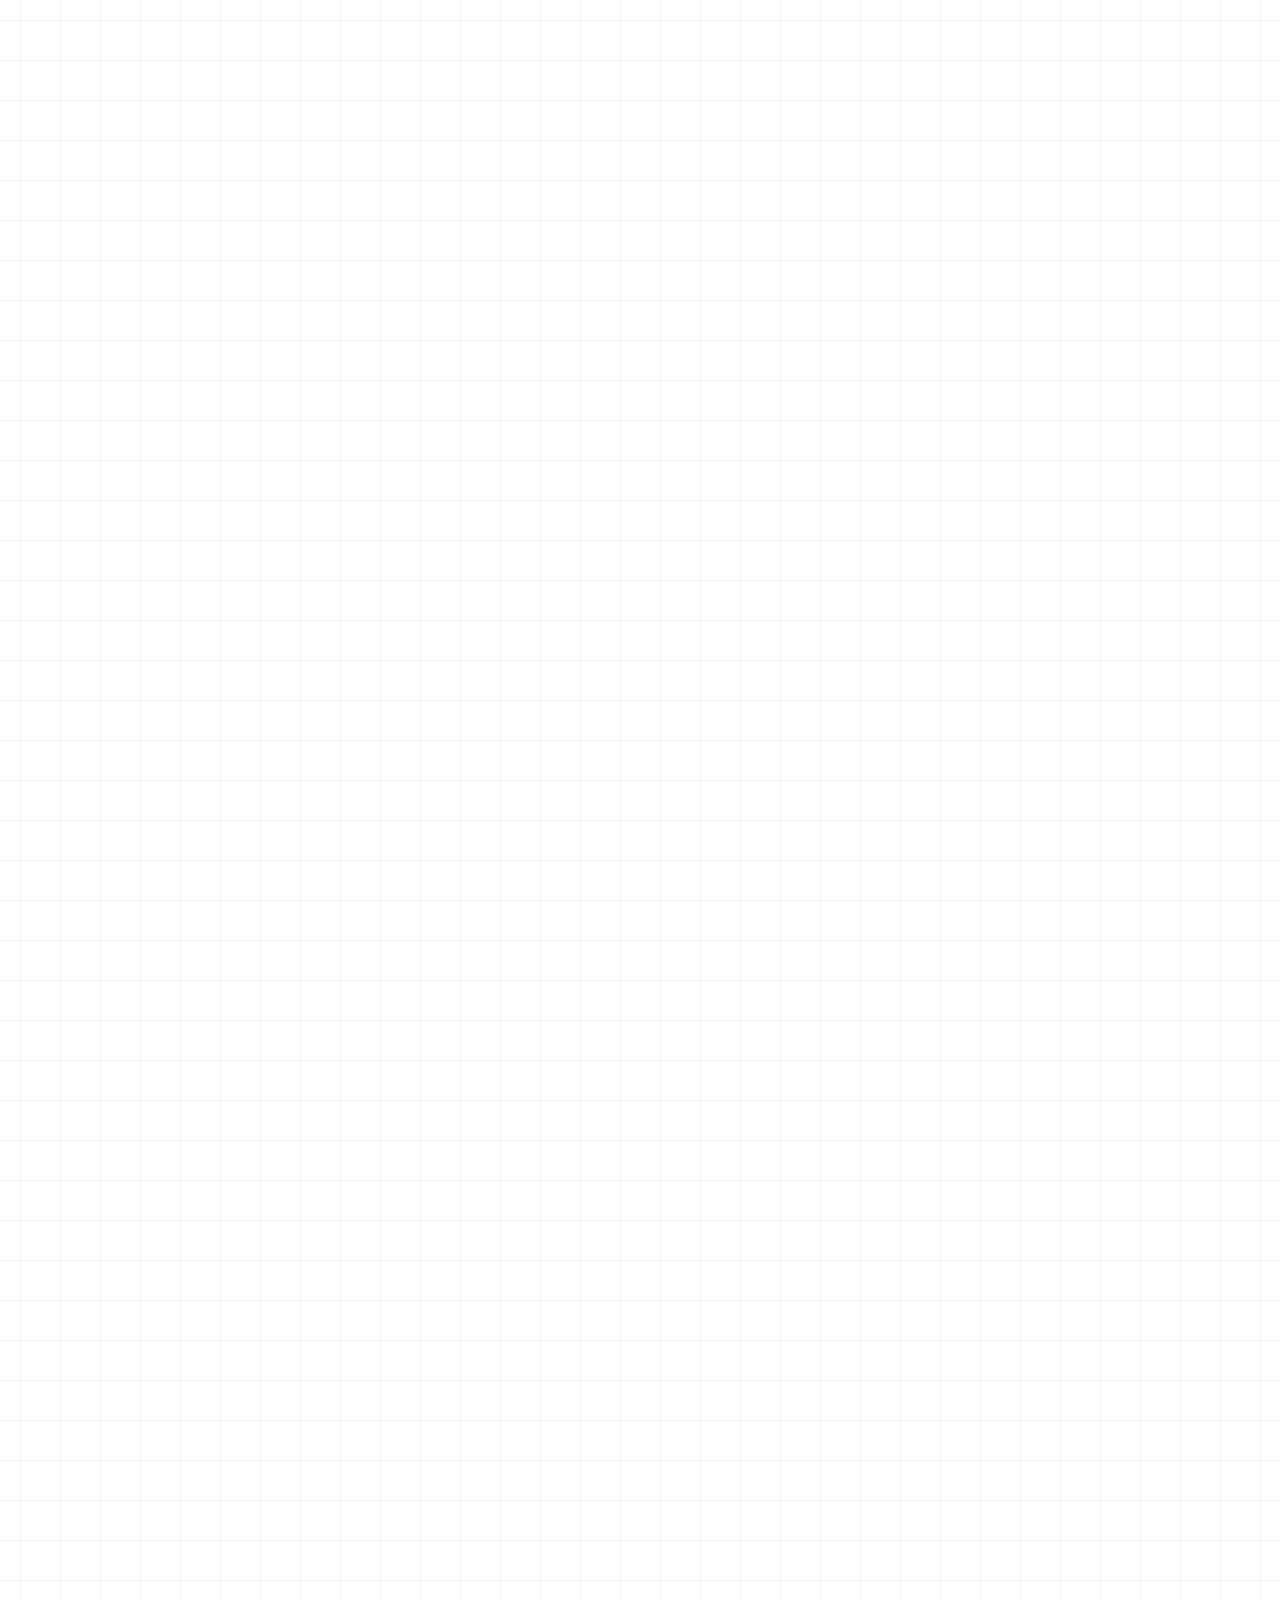
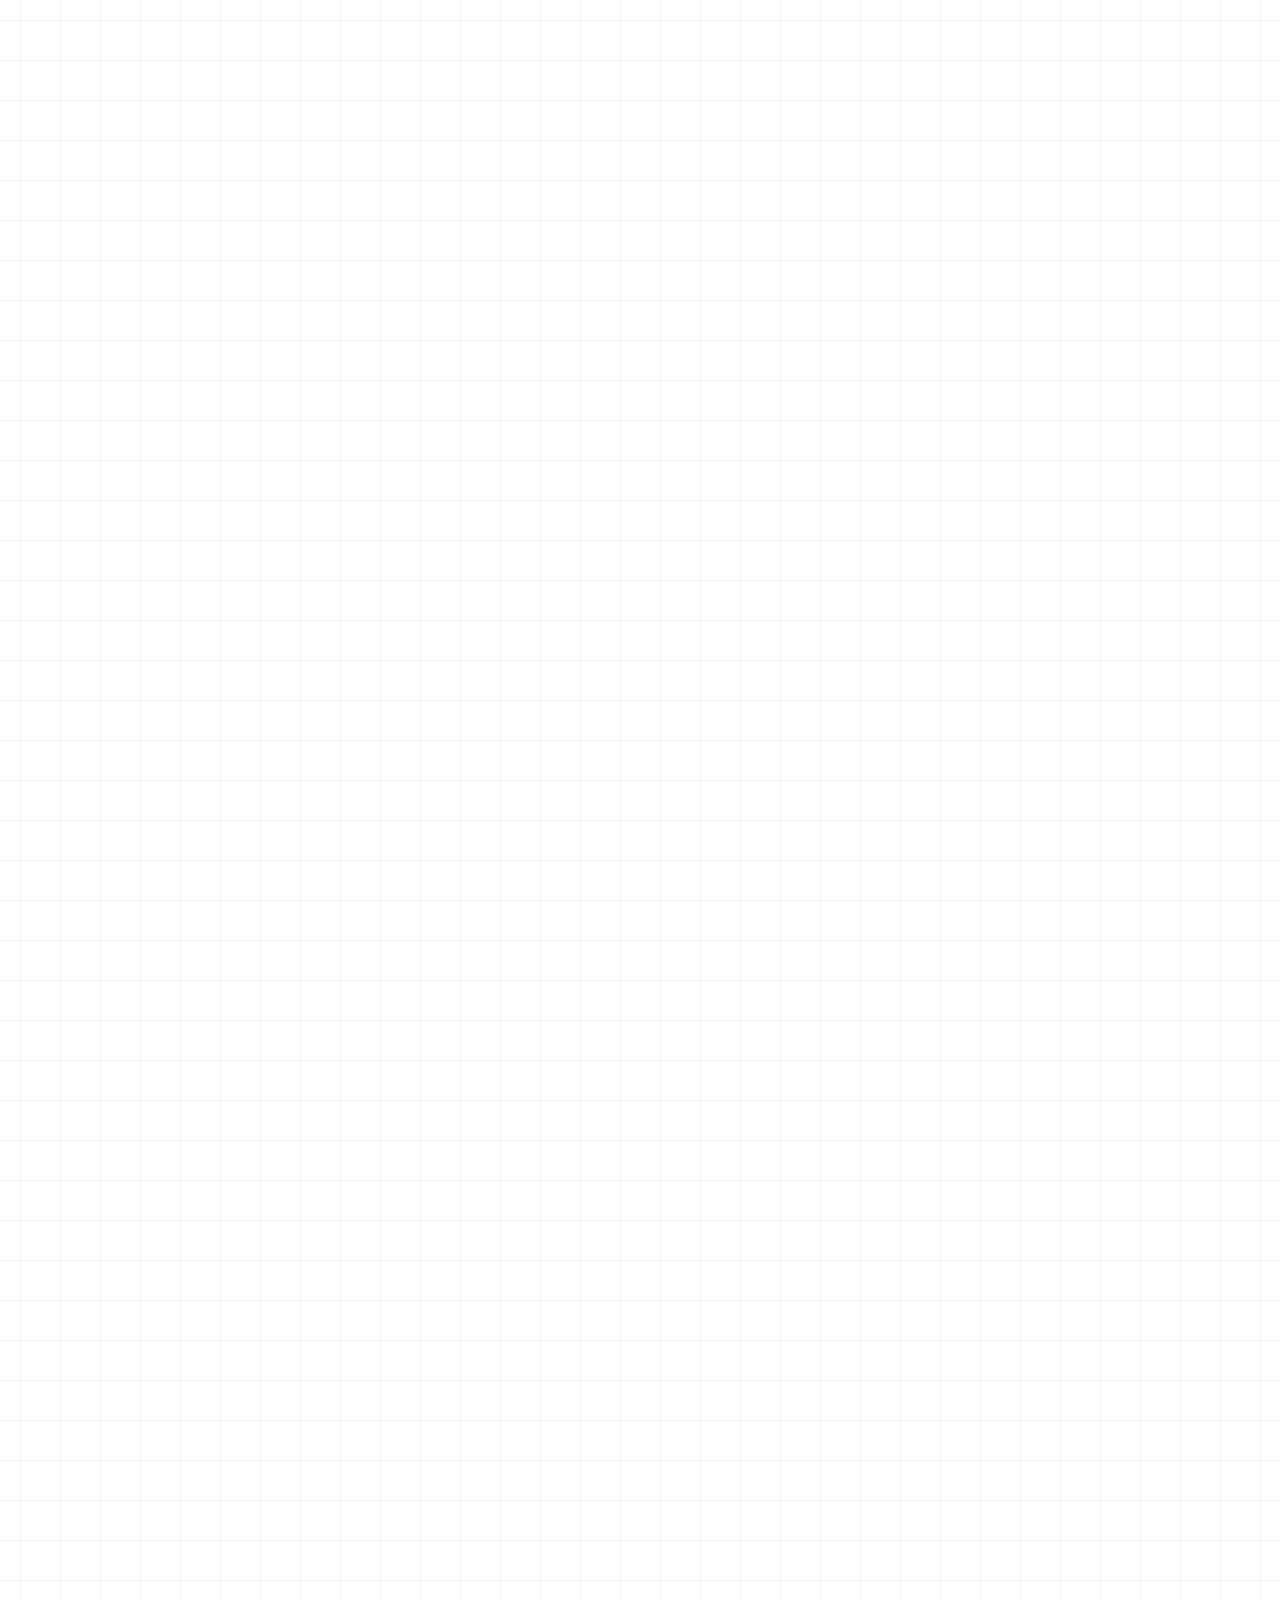
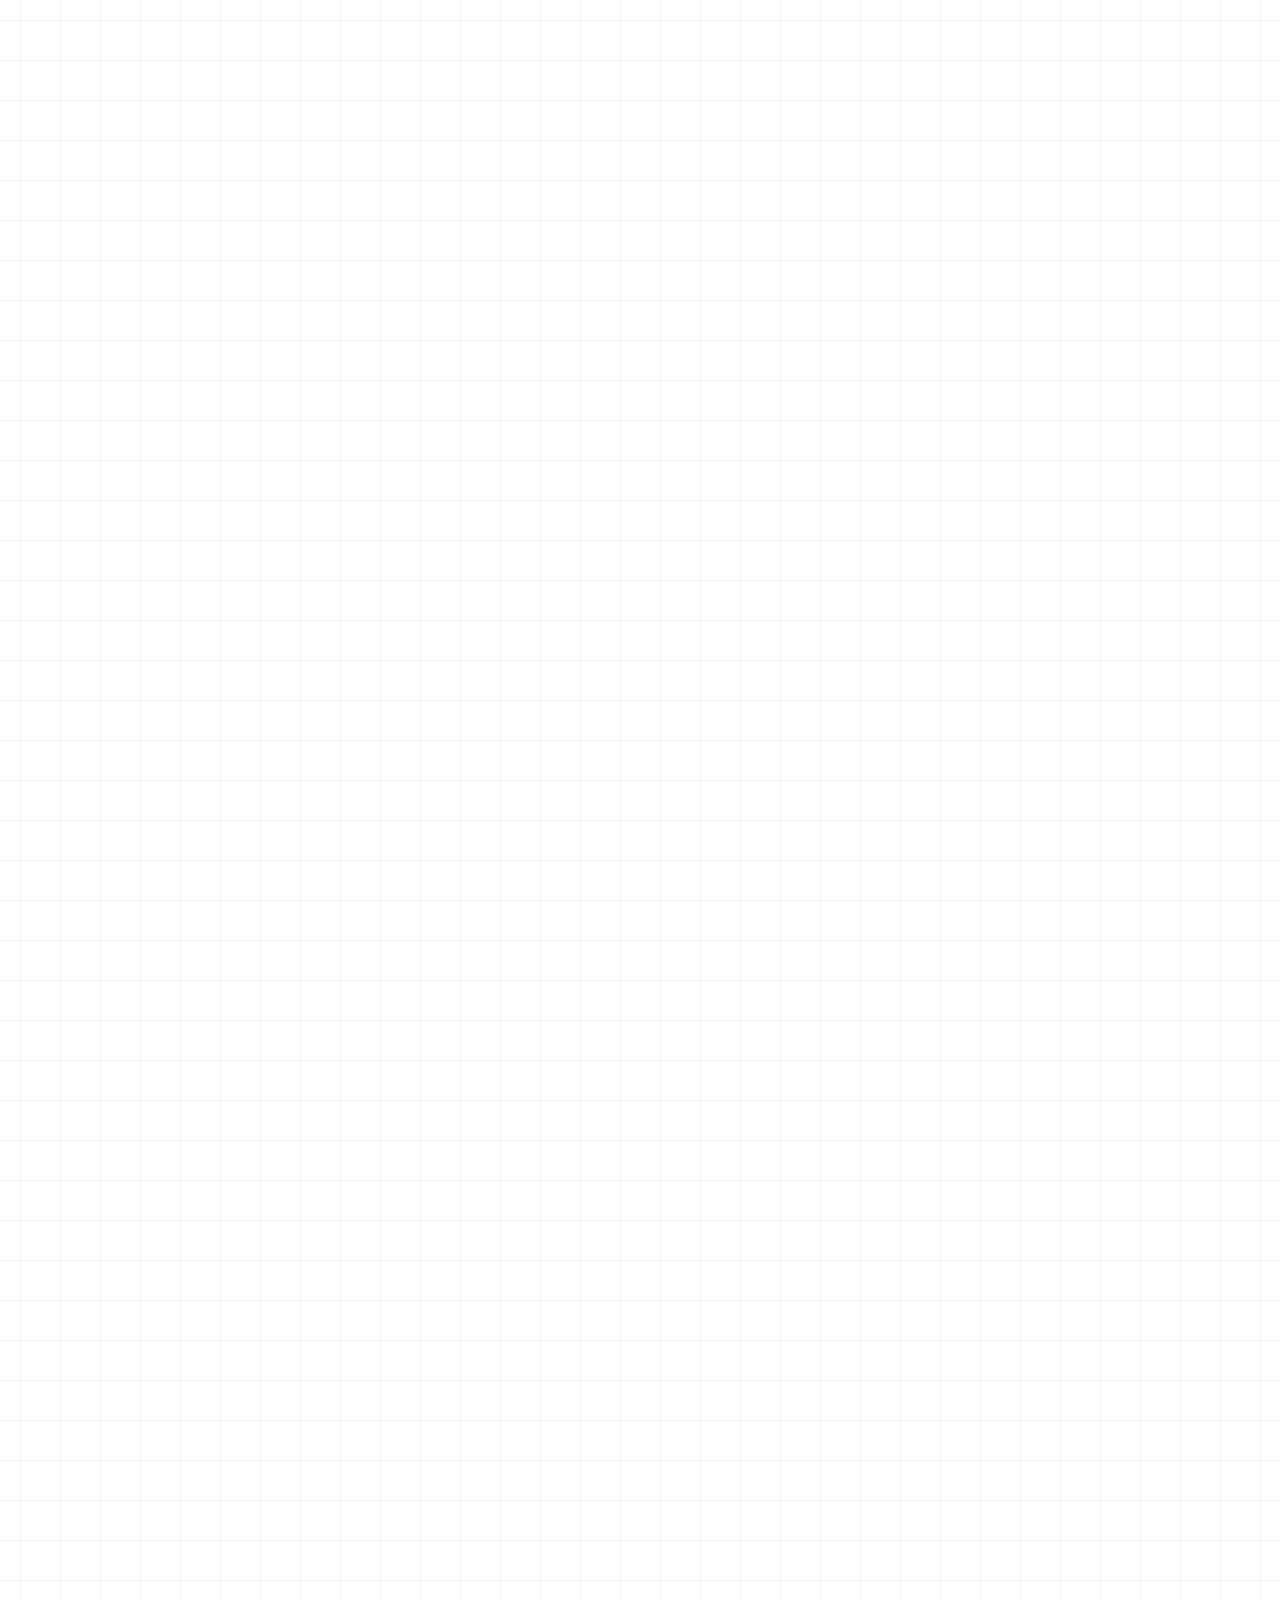
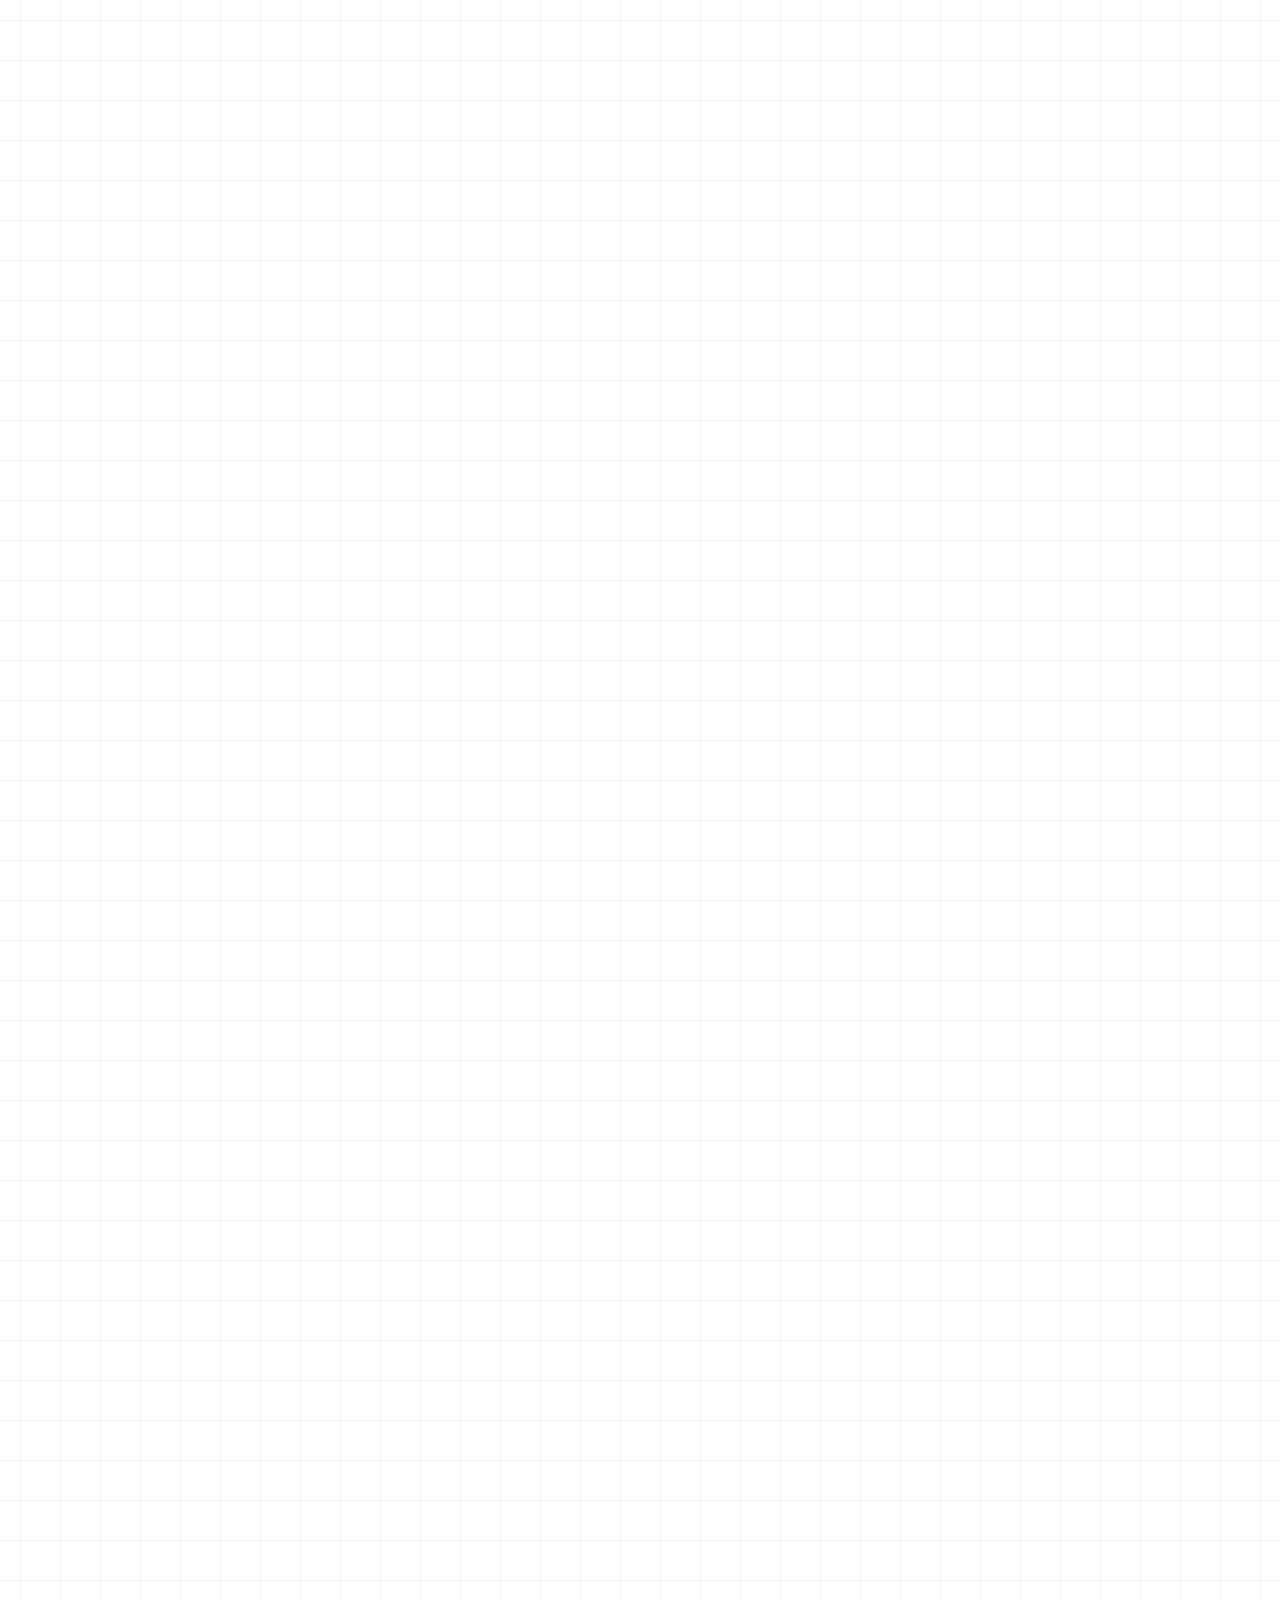
==== commit f0df1feb: "New Vis for Panel 5 Implemented" ====
--- a/comic.html
+++ b/comic.html
@@ -15,6 +15,7 @@
   <!-- Existing styles + comic layout -->
   <link rel="stylesheet" href="css/style.css">
   <link rel="stylesheet" href="css/comic.css">
+  <link rel="stylesheet" href="z_individual_visuals/collision_anatomy/css/anatomy.css">
   <link href="https://fonts.cdnfonts.com/css/shadow-light" rel="stylesheet">
 </head>
 
@@ -116,12 +117,28 @@
       </article>
 
       <!-- Panel 5 – starts car -->
-      <article class="comic-panel" data-panel-index="4">
-        <div class="comic-panel-inner">
-          <p class="panel-caption">“With a turn of the key, the engine hums to 9-to-5 life.”</p>
-          <img src="img/panel5.png" alt="Driver starts car" class="panel-image">
-        </div>
-      </article>
+    <article class="comic-panel" data-panel-index="4">
+      <div class="comic-panel-inner">
+        
+        <p class="panel-caption">"The engine hums. He buckles up, knowing that not all impacts are created equal."</p>
+        
+        <img src="img/panel5.png" alt="Driver starts car" class="panel-image">
+        <div class="panel-bubble">Click to explore!</div>
+
+        <div class="chart-panel chart-panel--anatomy" data-zoomable>
+          <button class="chart-close" type="button">&times;</button>
+          <div class="chart-content chart-content--anatomy">
+            
+            <header class="anatomy-header text-center" style="margin-bottom: 1rem;">
+                <h2>Collision Anatomy & Lethality Risk</h2>
+                <p>Click zones to see where crashes happen (Volume) versus where they are most deadly (Severity).</p>
+            </header>
+
+            <div id="collision-anatomy-panel"></div>
+          </div>
+        </div>
+      </div>
+    </article>
 
       <!-- Panel 6 – speed limit sign, speed-limit visualization -->
       <article class="comic-panel" data-panel-index="5">
@@ -274,6 +291,8 @@
   <script src="z_individual_visuals/circular_bar_month/js/circularBarChart.js"></script>
   <script src="z_individual_visuals/collision_by_roadtypes/js/collision_by_roadtype.js"></script>
   <script src="z_individual_visuals/clockVis/js/clockVis.js"></script>
+  <script src="z_individual_visuals/collision_anatomy/js/processData.js"></script>
+  <script src="z_individual_visuals/collision_anatomy/js/collision-anatomy.js"></script>
 
   <!-- Generic viz interactions (zooming, etc.) -->
   <script src="js/main.js"></script>
--- a/z_individual_visuals/collision_anatomy/css/anatomy.css
+++ b/z_individual_visuals/collision_anatomy/css/anatomy.css
@@ -0,0 +1,710 @@
+/**
+ * Collision Anatomy Visualization - CLEAN LIGHT THEME
+ * Matches the project's overall design style
+ */
+
+/* Main Container */
+.car-anatomy-container {
+  width: 100%;
+  max-width: 1200px;
+  margin: 0 auto;
+  padding: 20px;
+  font-family: 'Inter', 'Segoe UI', -apple-system, BlinkMacSystemFont, sans-serif;
+  background: radial-gradient(circle at top left, #f8fafc, #e2e8f0);
+  min-height: 100vh;
+  box-sizing: border-box;
+}
+
+/* Dashboard Frame - Glassmorphism Upgrade */
+.dashboard-frame {
+  background: rgba(255, 255, 255, 0.7);
+  backdrop-filter: blur(20px);
+  -webkit-backdrop-filter: blur(20px);
+  border: 1px solid rgba(255, 255, 255, 0.6);
+  border-radius: 16px;
+  padding: 24px;
+  box-shadow: 0 8px 32px rgba(31, 38, 135, 0.1);
+  width: 100%;
+}
+
+/* Dashboard Screen */
+.dashboard-screen {
+  background: transparent;
+  position: relative;
+}
+
+/* Title */
+.anatomy-title {
+  color: #1a237e;
+  font-size: 1.8em;
+  font-weight: 700;
+  text-align: center;
+  margin: 0 0 8px 0;
+  letter-spacing: 0.5px;
+}
+
+.anatomy-subtitle {
+  color: #64748b;
+  text-align: center;
+  margin: 0 0 24px 0;
+  font-size: 0.95em;
+  font-weight: 500;
+}
+
+/* Main Content Layout */
+.anatomy-content {
+  display: grid;
+  grid-template-columns: 1fr 1.2fr;
+  gap: 24px;
+  margin-bottom: 20px;
+  min-height: 400px;
+}
+
+/* Car SVG Container */
+.car-svg-container {
+  display: flex;
+  align-items: center;
+  justify-content: center;
+  position: relative;
+  background: #ffffff;
+  border-radius: 12px;
+  padding: 20px;
+  border: 1px solid #e2e8f0;
+}
+
+.car-anatomy-svg {
+  width: 100%;
+  max-width: 320px;
+  filter: drop-shadow(0 2px 8px rgba(0, 0, 0, 0.1));
+}
+
+/* Impact Zones - Base Style */
+.impact-zone {
+  cursor: pointer;
+  transition: all 0.25s ease;
+}
+
+.impact-zone:hover {
+  filter: brightness(1.3) !important;
+}
+
+.impact-zone.selected {
+  stroke: #ffd700 !important;
+  stroke-width: 4 !important;
+  stroke-dasharray: 8 4;
+  animation: pulse-border 1.2s ease-in-out infinite;
+}
+
+@keyframes pulse-border {
+  0%, 100% { stroke-opacity: 1; stroke-width: 4px; }
+  50% { stroke-opacity: 0.6; stroke-width: 5px; }
+}
+
+.impact-zone-small {
+  fill-opacity: 0.15 !important;
+}
+
+/* Zone Labels */
+.zone-label {
+  fill: #1e293b;
+  font-size: 11px;
+  font-weight: 600;
+  pointer-events: none;
+  text-shadow: 0 1px 2px rgba(255, 255, 255, 0.8);
+  transition: all 0.2s ease;
+}
+
+/* Detail Panel */
+.detail-panel {
+  background: #ffffff;
+  border-radius: 12px;
+  padding: 20px;
+  border: 1px solid #e2e8f0;
+  box-shadow: 0 2px 8px rgba(0, 0, 0, 0.1);
+  overflow-y: auto;
+  max-height: 480px;
+}
+
+.detail-panel::-webkit-scrollbar {
+  width: 8px;
+}
+
+.detail-panel::-webkit-scrollbar-track {
+  background: #f1f5f9;
+  border-radius: 4px;
+}
+
+.detail-panel::-webkit-scrollbar-thumb {
+  background: #cbd5e1;
+  border-radius: 4px;
+}
+
+.detail-panel::-webkit-scrollbar-thumb:hover {
+  background: #94a3b8;
+}
+
+/* Detail Placeholder */
+.detail-placeholder {
+  text-align: center;
+  padding: 40px 20px;
+  color: #64748b;
+}
+
+.detail-placeholder .placeholder-icon {
+  font-size: 3em;
+  margin-bottom: 15px;
+  opacity: 0.7;
+}
+
+.detail-placeholder h3 {
+  color: #1e293b;
+  margin: 0 0 10px 0;
+  font-size: 1.3em;
+  font-weight: 700;
+}
+
+.detail-placeholder p {
+  margin: 8px 0;
+  line-height: 1.5;
+}
+
+.detail-placeholder .hint {
+  font-size: 0.85em;
+  color: #3b82f6;
+  margin-top: 15px;
+  font-weight: 600;
+}
+
+/* Detail Panel Content */
+.detail-panel h3 {
+  margin: 0 0 16px 0;
+  color: #1a237e;
+  font-size: 1.2em;
+  border-bottom: 2px solid #3b82f6;
+  padding-bottom: 10px;
+  font-weight: 700;
+}
+
+.detail-panel h4 {
+  margin: 20px 0 12px 0;
+  color: #334155;
+  font-size: 0.9em;
+  text-transform: uppercase;
+  letter-spacing: 1px;
+  font-weight: 700;
+}
+
+/* Stats Grid */
+.stats-grid {
+  display: grid;
+  grid-template-columns: repeat(2, 1fr);
+  gap: 10px;
+  margin-bottom: 8px;
+}
+
+.stat {
+  text-align: center;
+  padding: 14px 10px;
+  background: linear-gradient(135deg, #f1f5f9 0%, #e2e8f0 100%);
+  border-radius: 10px;
+  border: 1px solid #cbd5e1;
+  transition: all 0.2s ease;
+}
+
+.stat:hover {
+  border-color: #3b82f6;
+  transform: translateY(-2px);
+  box-shadow: 0 4px 12px rgba(59, 130, 246, 0.2);
+}
+
+.stat.highlight {
+  background: linear-gradient(135deg, #fee2e2 0%, #fecaca 100%);
+  border-color: #ef4444;
+}
+
+.stat.highlight:hover {
+  border-color: #dc2626;
+  box-shadow: 0 4px 12px rgba(239, 68, 68, 0.2);
+}
+
+.stat-value {
+  display: block;
+  font-size: 1.5em;
+  font-weight: 700;
+  color: #1e293b;
+  margin-bottom: 4px;
+}
+
+.stat-label {
+  font-size: 0.7em;
+  color: #64748b;
+  text-transform: uppercase;
+  letter-spacing: 0.5px;
+  font-weight: 600;
+}
+
+/* Maneuver Bars */
+.maneuver-bars {
+  display: flex;
+  flex-direction: column;
+  gap: 10px;
+}
+
+.maneuver-bar {
+  display: flex;
+  align-items: center;
+  gap: 10px;
+}
+
+.maneuver-name {
+  width: 90px;
+  font-size: 0.8em;
+  color: #334155;
+  text-align: right;
+  flex-shrink: 0;
+  white-space: nowrap;
+  overflow: hidden;
+  text-overflow: ellipsis;
+  font-weight: 600;
+}
+
+.bar-container {
+  flex: 1;
+  height: 22px;
+  background: #f1f5f9;
+  border-radius: 11px;
+  overflow: hidden;
+  border: 1px solid #cbd5e1;
+}
+
+.bar {
+  height: 100%;
+  border-radius: 11px;
+  transition: width 0.5s cubic-bezier(0.4, 0, 0.2, 1);
+  background: linear-gradient(90deg, currentColor, currentColor);
+  box-shadow: inset 0 1px 1px rgba(255, 255, 255, 0.3);
+}
+
+.maneuver-percent {
+  width: 45px;
+  text-align: right;
+  font-size: 0.85em;
+  font-weight: 700;
+  color: #1e293b;
+  flex-shrink: 0;
+}
+
+/* Trend Chart */
+.trend-chart {
+  background: #ffffff;
+  border-radius: 10px;
+  padding: 10px;
+  border: 1px solid #e2e8f0;
+}
+
+.trend-chart svg {
+  display: block;
+}
+
+.trend-chart .data-point {
+  transition: r 0.2s ease;
+}
+
+.trend-chart .data-point:hover {
+  r: 5;
+}
+
+/* Radar Chart Container */
+.radar-chart-container {
+  width: 100%;
+  height: 250px;
+  position: relative;
+  display: flex;
+  justify-content: center;
+  align-items: center;
+}
+
+.radar-chart-container svg {
+  display: block;
+  margin: 0 auto;
+}
+
+/* Reset Button */
+.reset-selection-btn {
+  width: 100%;
+  margin-top: 16px;
+  padding: 10px 16px;
+  background: #ffffff;
+  border: 2px solid #cbd5e1;
+  border-radius: 8px;
+  color: #334155;
+  font-size: 0.9em;
+  font-weight: 600;
+  cursor: pointer;
+  transition: all 0.2s ease;
+}
+
+.reset-selection-btn:hover {
+  background: #f8fafc;
+  border-color: #3b82f6;
+  color: #3b82f6;
+  box-shadow: 0 2px 8px rgba(59, 130, 246, 0.2);
+}
+
+/* Controls Container */
+.controls-container {
+  display: flex;
+  flex-wrap: wrap;
+  gap: 20px;
+  padding: 16px 20px;
+  background: linear-gradient(135deg, #f1f5f9 0%, #e2e8f0 100%);
+  border-radius: 12px;
+  border: 1px solid #cbd5e1;
+  margin-bottom: 16px;
+}
+
+.control-group {
+  display: flex;
+  flex-direction: column;
+  gap: 8px;
+  flex: 1;
+  min-width: 180px;
+}
+
+.control-group label {
+  color: #334155;
+  font-size: 0.85em;
+  font-weight: 700;
+}
+
+/* Year Slider */
+.year-slider-container {
+  display: flex;
+  align-items: center;
+  gap: 12px;
+}
+
+.year-slider {
+  flex: 1;
+  -webkit-appearance: none;
+  appearance: none;
+  height: 8px;
+  background: #cbd5e1;
+  border-radius: 4px;
+  outline: none;
+}
+
+.year-slider::-webkit-slider-thumb {
+  -webkit-appearance: none;
+  appearance: none;
+  width: 20px;
+  height: 20px;
+  background: #ffffff;
+  border: 3px solid #3b82f6;
+  border-radius: 50%;
+  cursor: pointer;
+  box-shadow: 0 2px 8px rgba(0, 0, 0, 0.2);
+  transition: all 0.2s ease;
+}
+
+.year-slider::-webkit-slider-thumb:hover {
+  transform: scale(1.15);
+  box-shadow: 0 4px 12px rgba(59, 130, 246, 0.4);
+}
+
+.year-slider::-moz-range-thumb {
+  width: 20px;
+  height: 20px;
+  background: #ffffff;
+  border: 3px solid #3b82f6;
+  border-radius: 50%;
+  cursor: pointer;
+  box-shadow: 0 2px 8px rgba(0, 0, 0, 0.2);
+}
+
+.year-label {
+  color: #1e293b;
+  font-size: 0.9em;
+  font-weight: 700;
+  min-width: 85px;
+  text-align: center;
+  background: #ffffff;
+  padding: 6px 12px;
+  border-radius: 6px;
+  border: 1px solid #cbd5e1;
+}
+
+/* Mode Switcher - Toggle Style */
+.mode-switch-container {
+  display: flex;
+  background: #e2e8f0;
+  border-radius: 8px;
+  padding: 4px;
+  gap: 4px;
+}
+
+.mode-btn {
+  flex: 1;
+  padding: 8px 16px;
+  border: none;
+  background: transparent;
+  color: #64748b;
+  font-weight: 700;
+  font-size: 0.85em;
+  border-radius: 6px;
+  cursor: pointer;
+  transition: all 0.2s;
+  white-space: nowrap;
+}
+
+.mode-btn:hover {
+  color: #334155;
+}
+
+.mode-btn.active {
+  background: white;
+  color: #1e293b;
+  box-shadow: 0 2px 4px rgba(0, 0, 0, 0.05);
+}
+
+.mode-btn.active[data-mode="severity"] {
+  color: #ef4444;
+}
+
+/* Legacy View Mode Buttons (keep for backward compatibility) */
+.view-mode-buttons {
+  display: flex;
+  gap: 6px;
+}
+
+.view-mode-btn {
+  flex: 1;
+  padding: 8px 12px;
+  border: 2px solid #cbd5e1;
+  border-radius: 8px;
+  background: #ffffff;
+  color: #334155;
+  cursor: pointer;
+  transition: all 0.2s ease;
+  font-size: 0.8em;
+  font-weight: 700;
+  white-space: nowrap;
+}
+
+.view-mode-btn:hover {
+  background: #f8fafc;
+  color: #1e293b;
+  border-color: #94a3b8;
+}
+
+.view-mode-btn.active {
+  background: #3b82f6;
+  color: #ffffff;
+  border-color: #3b82f6;
+  box-shadow: 0 2px 8px rgba(59, 130, 246, 0.3);
+}
+
+/* Legend */
+.legend-container {
+  padding: 12px 16px;
+  background: #ffffff;
+  border-radius: 10px;
+  border: 1px solid #e2e8f0;
+  box-shadow: 0 2px 8px rgba(0, 0, 0, 0.05);
+}
+
+.legend {
+  display: flex;
+  align-items: center;
+  gap: 16px;
+  flex-wrap: wrap;
+  justify-content: center;
+}
+
+.legend-title {
+  color: #334155;
+  font-size: 0.85em;
+  font-weight: 700;
+}
+
+.legend-item {
+  display: flex;
+  align-items: center;
+  gap: 6px;
+}
+
+.legend-color {
+  width: 20px;
+  height: 20px;
+  border-radius: 4px;
+  border: 1px solid rgba(0, 0, 0, 0.1);
+}
+
+.legend-label {
+  color: #334155;
+  font-size: 0.75em;
+  font-weight: 600;
+}
+
+/* Tooltip - Dark Glassmorphism Style */
+.anatomy-tooltip {
+  position: fixed;
+  background: rgba(15, 23, 42, 0.95);
+  color: #ffffff;
+  padding: 12px 16px;
+  border-radius: 10px;
+  font-size: 0.85em;
+  pointer-events: none;
+  z-index: 10000;
+  max-width: 220px;
+  border: 1px solid rgba(255, 255, 255, 0.1);
+  box-shadow: 0 10px 40px rgba(0, 0, 0, 0.25);
+  backdrop-filter: blur(8px);
+  transition: opacity 0.2s, transform 0.1s;
+}
+
+.anatomy-tooltip strong {
+  color: #60a5fa;
+  display: block;
+  margin-bottom: 8px;
+  font-size: 1.05em;
+  font-weight: 700;
+}
+
+.anatomy-tooltip .tooltip-stats {
+  display: flex;
+  flex-direction: column;
+  gap: 4px;
+  margin-bottom: 8px;
+}
+
+.anatomy-tooltip .tooltip-stats div {
+  display: flex;
+  align-items: center;
+  gap: 6px;
+  color: #e2e8f0;
+}
+
+.anatomy-tooltip em {
+  color: #94a3b8;
+  font-size: 0.9em;
+  display: block;
+  margin-top: 8px;
+  padding-top: 8px;
+  border-top: 1px solid #334155;
+  font-weight: 600;
+}
+
+/* Error Message */
+.error-message {
+  text-align: center;
+  padding: 40px;
+  color: #dc2626;
+}
+
+.error-message h3 {
+  margin-bottom: 10px;
+  font-weight: 700;
+}
+
+.error-message p {
+  color: #64748b;
+  margin: 5px 0;
+}
+
+/* Responsive Design */
+@media (max-width: 768px) {
+  .anatomy-content {
+    grid-template-columns: 1fr;
+    gap: 20px;
+  }
+
+  .car-svg-container {
+    order: 1;
+  }
+
+  .detail-panel {
+    order: 2;
+    max-height: none;
+  }
+
+  .controls-container {
+    flex-direction: column;
+    gap: 16px;
+  }
+
+  .control-group {
+    min-width: 100%;
+  }
+
+  .anatomy-title {
+    font-size: 1.4em;
+  }
+}
+
+@media (max-width: 480px) {
+  .car-anatomy-container {
+    padding: 10px;
+  }
+
+  .dashboard-screen {
+    padding: 16px;
+  }
+
+  .anatomy-title {
+    font-size: 1.2em;
+    letter-spacing: 1px;
+  }
+
+  .stats-grid {
+    grid-template-columns: 1fr 1fr;
+    gap: 8px;
+  }
+
+  .stat {
+    padding: 10px 8px;
+  }
+
+  .stat-value {
+    font-size: 1.2em;
+  }
+
+  .maneuver-name {
+    width: 70px;
+    font-size: 0.7em;
+  }
+
+  .bar-container {
+    height: 18px;
+  }
+
+  .view-mode-btn {
+    padding: 8px 8px;
+    font-size: 0.75em;
+  }
+
+  .legend {
+    gap: 10px;
+  }
+
+  .legend-color {
+    width: 16px;
+    height: 16px;
+  }
+}
+
+/* Animation */
+@keyframes fadeInUp {
+  from {
+    opacity: 0;
+    transform: translateY(20px);
+  }
+  to {
+    opacity: 1;
+    transform: translateY(0);
+  }
+}
+
+.car-anatomy-container {
+  animation: fadeInUp 0.5s ease-out;
+}
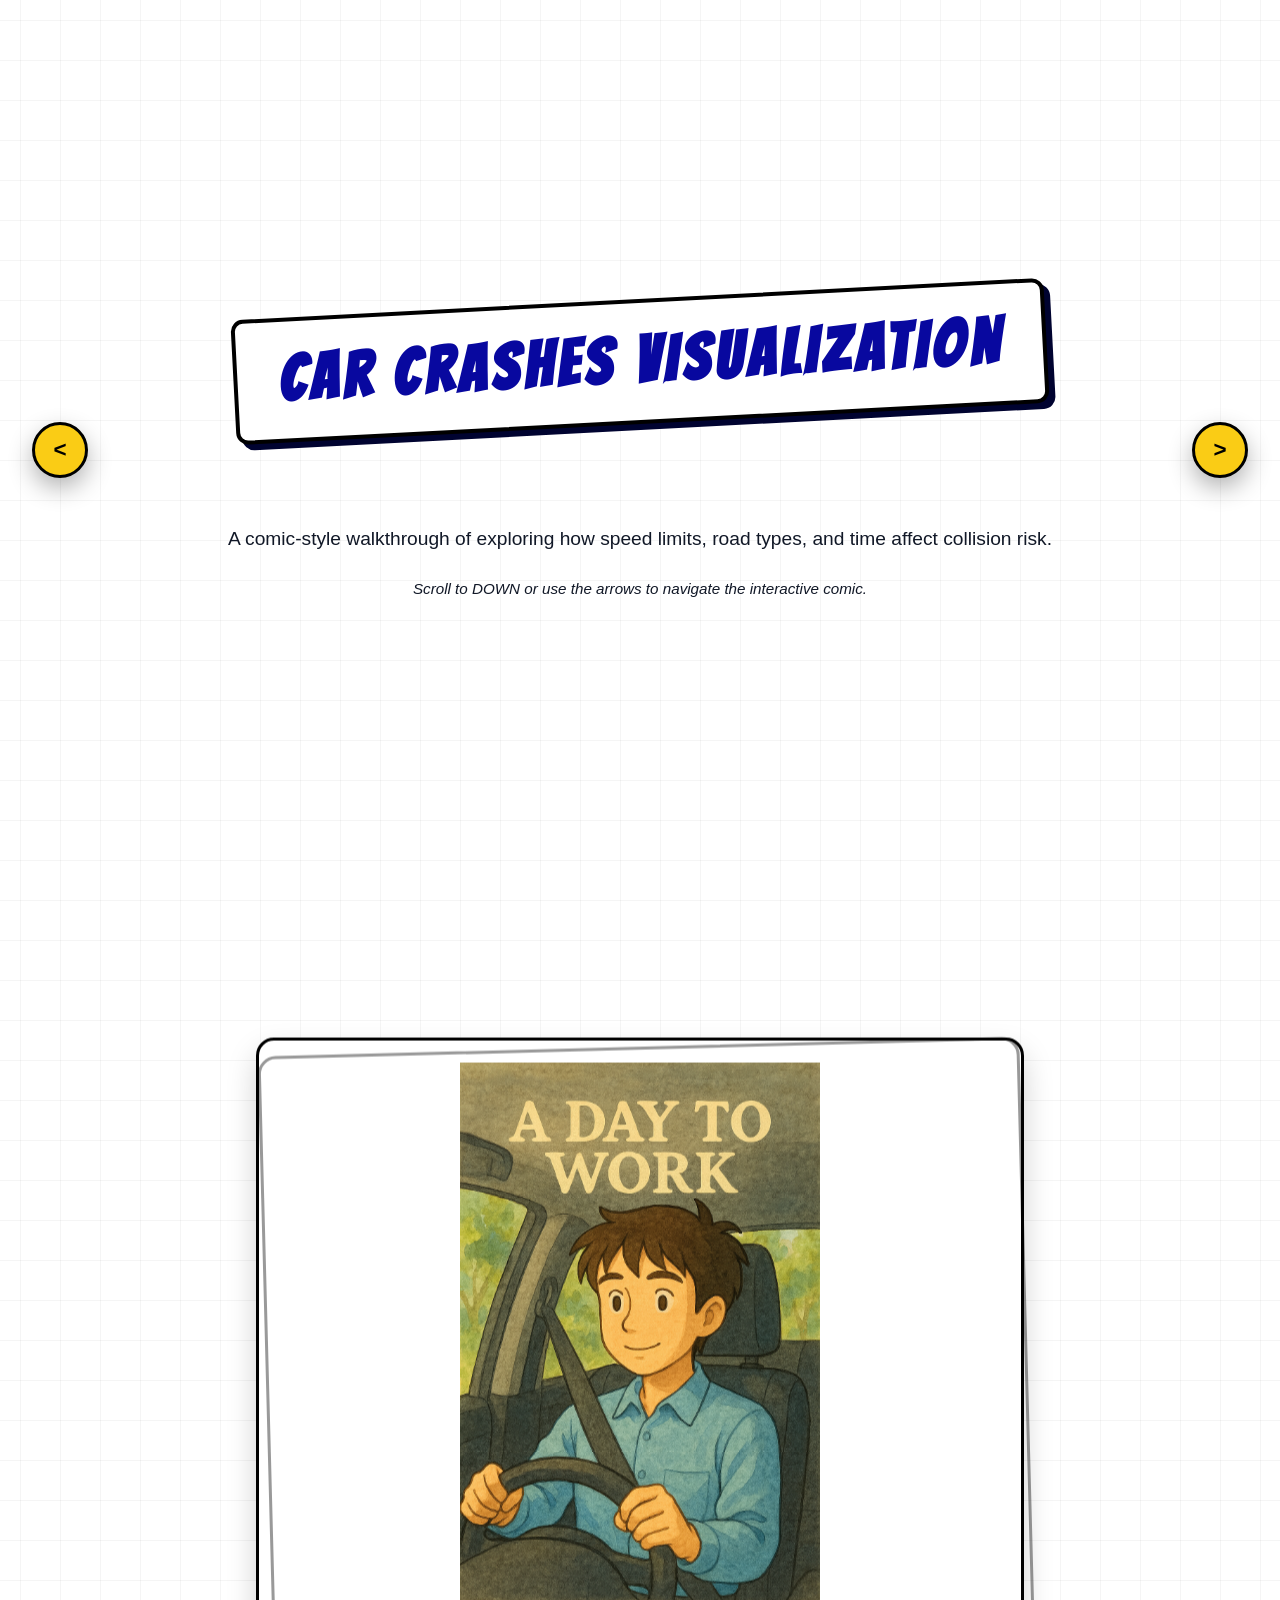
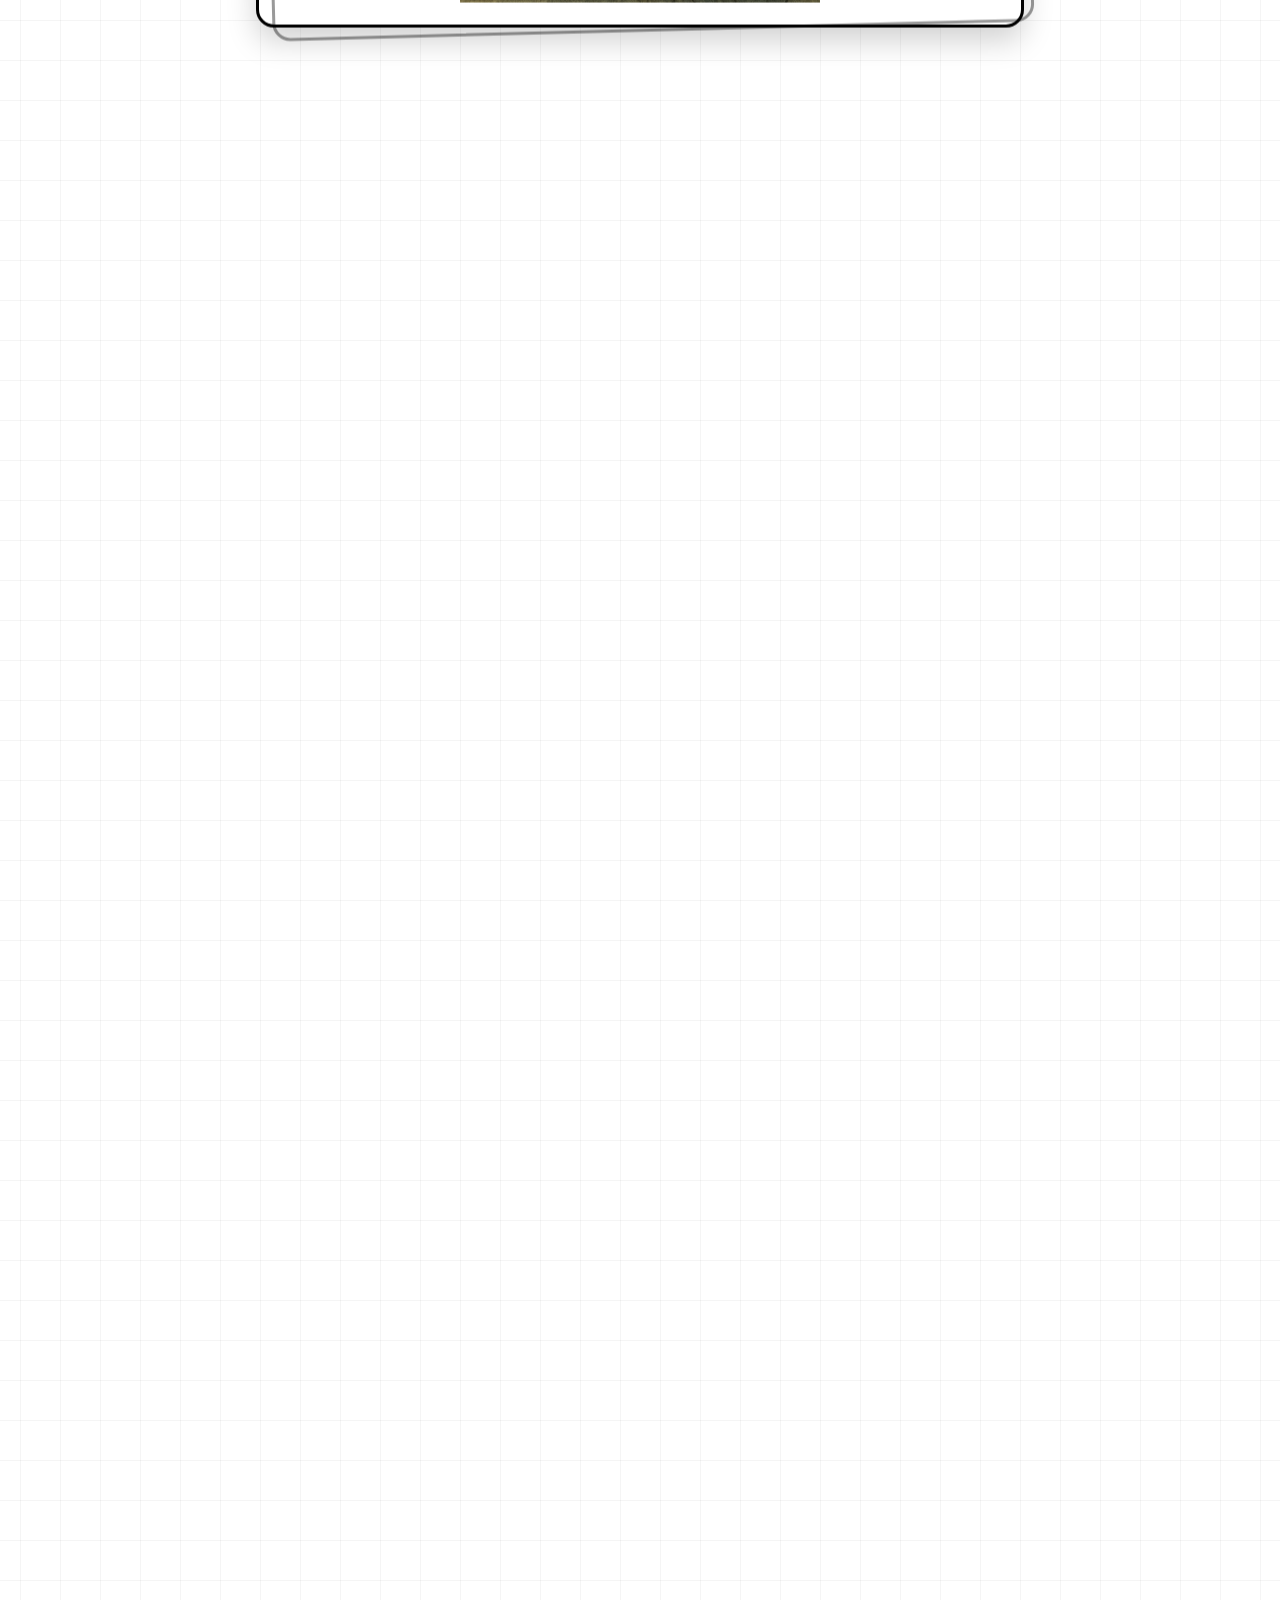
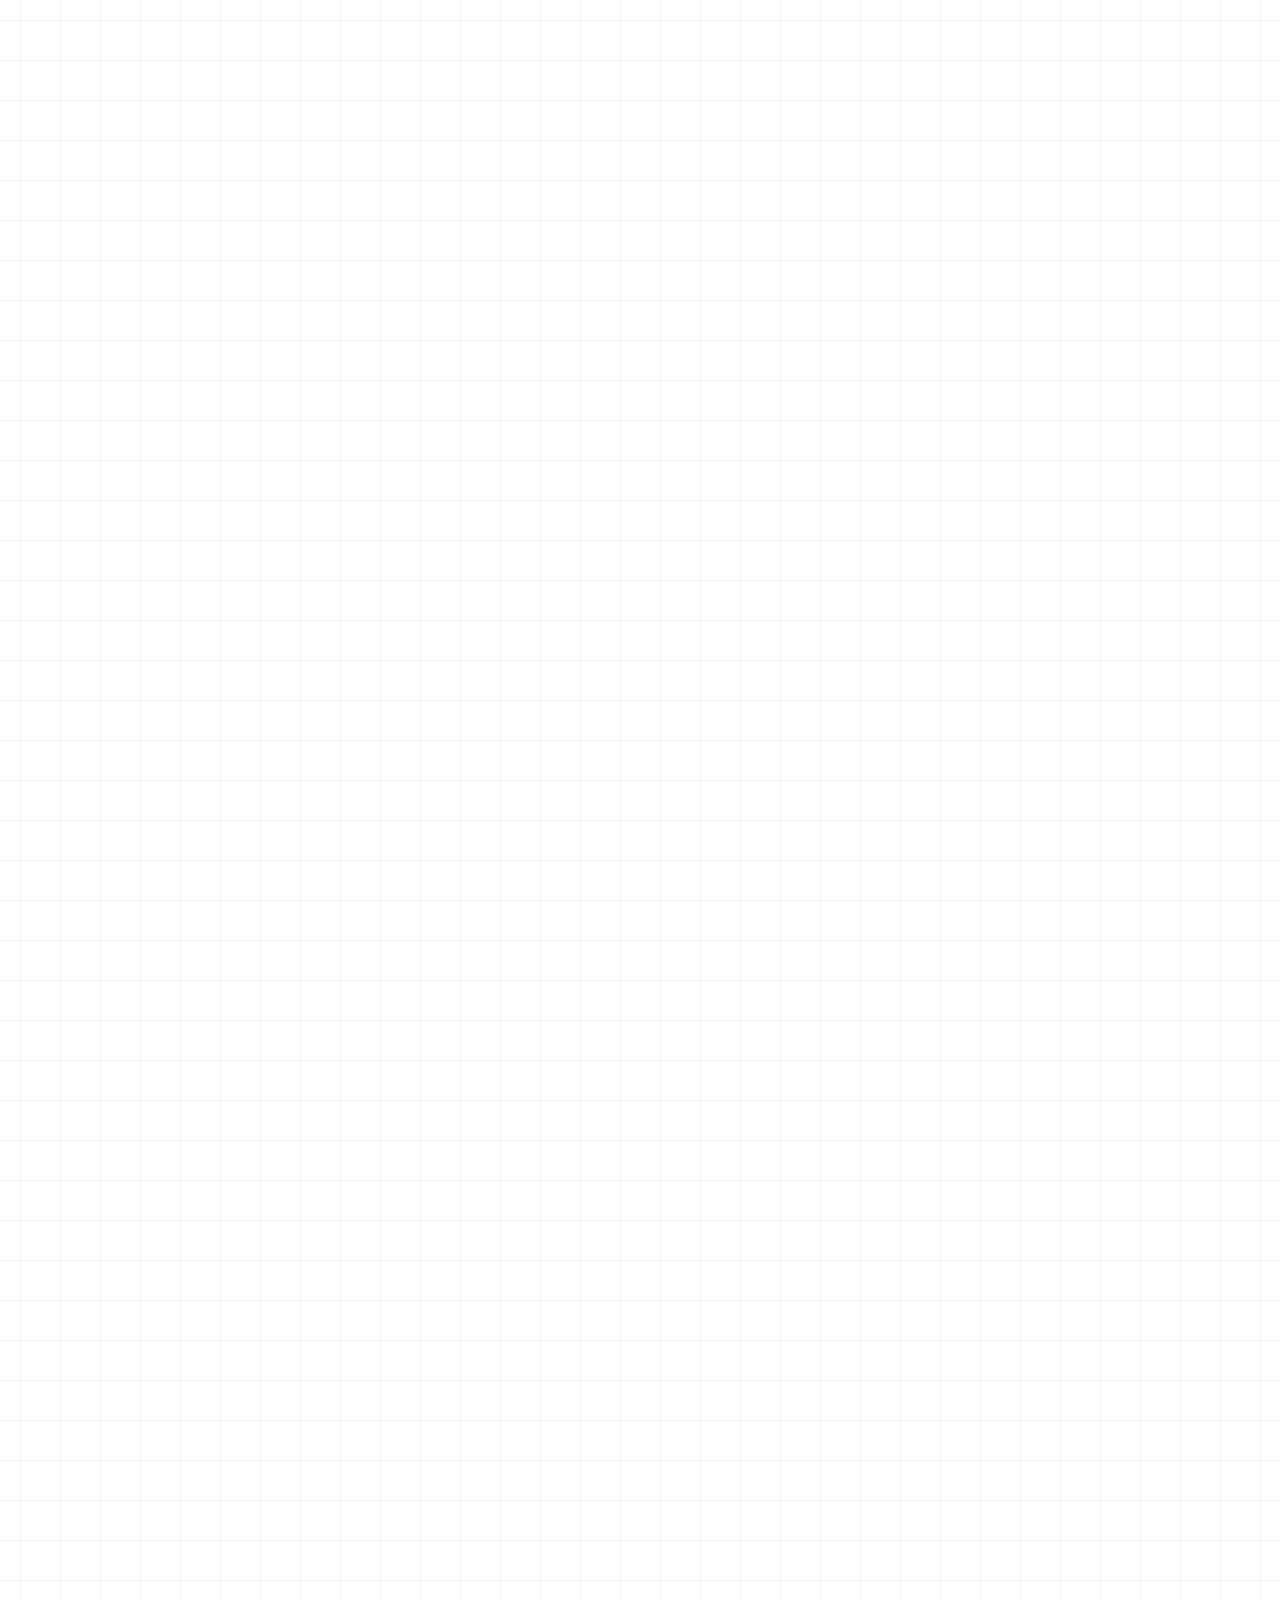
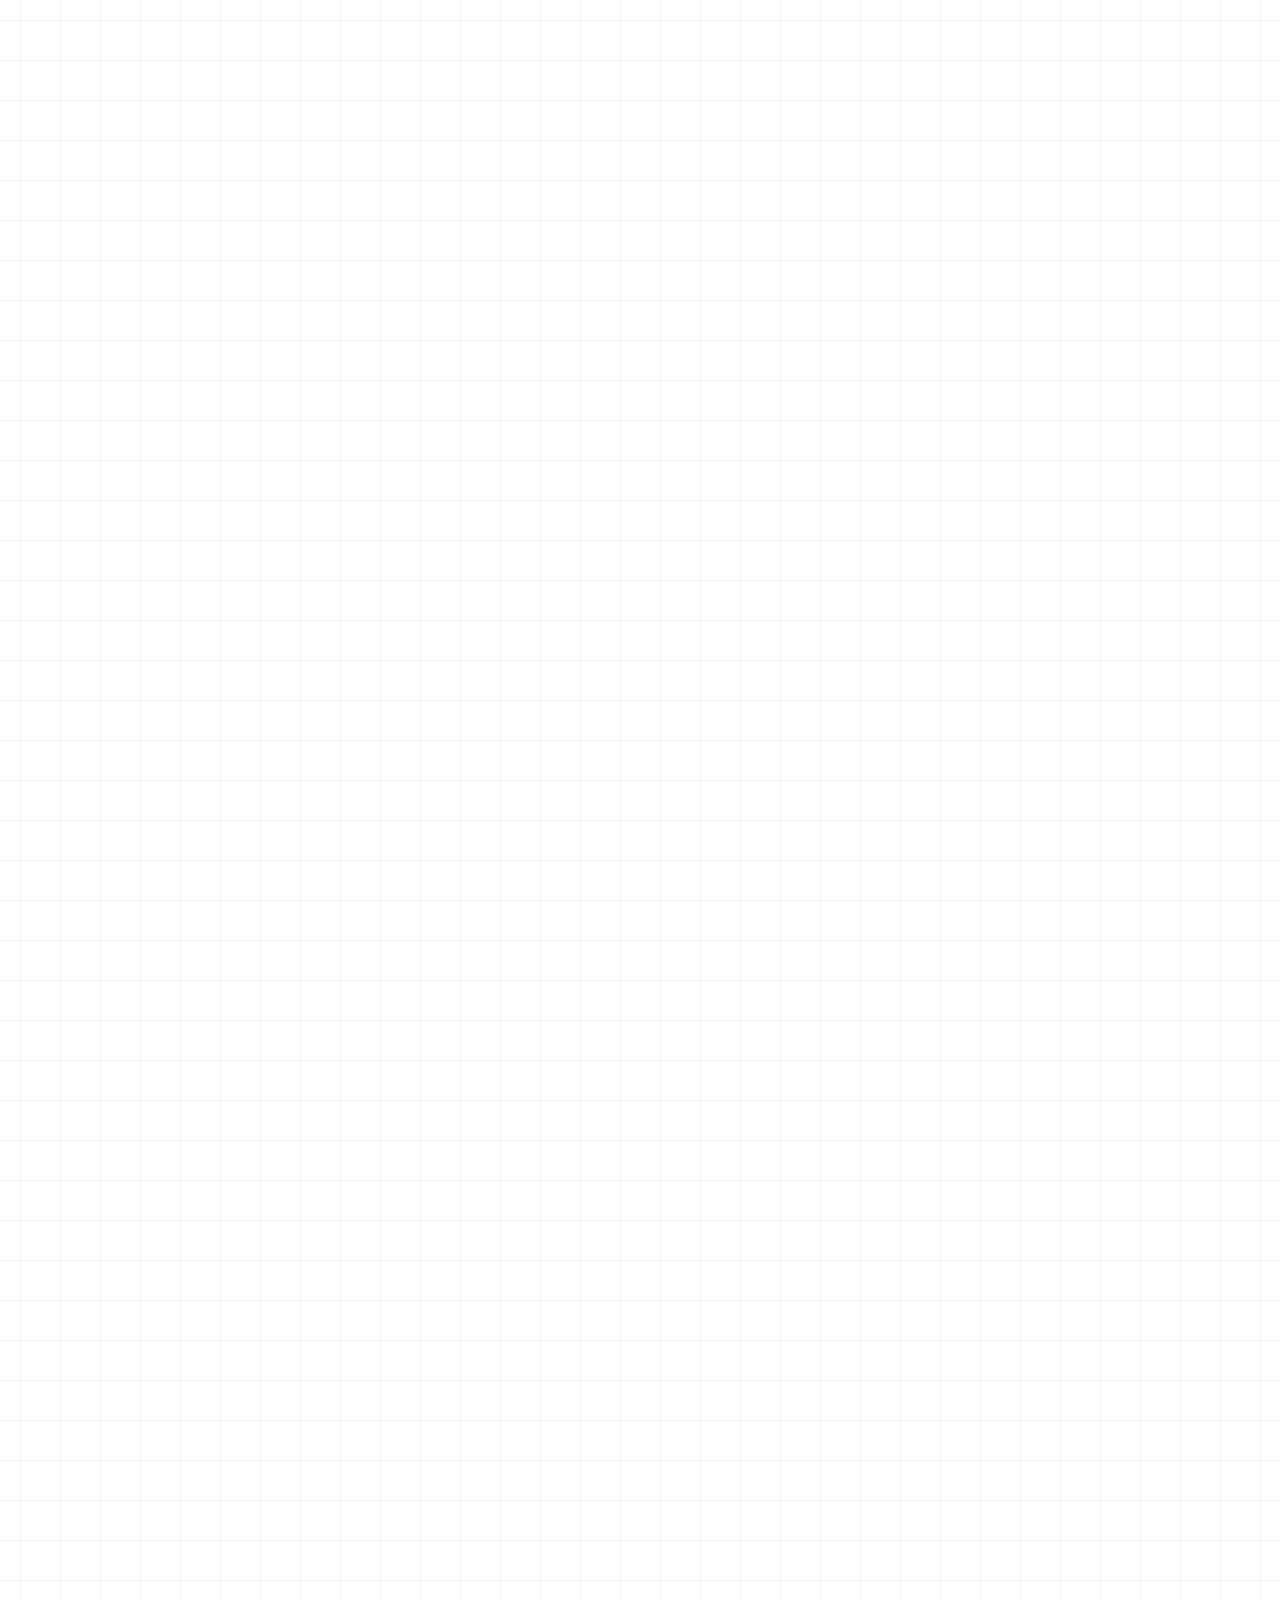
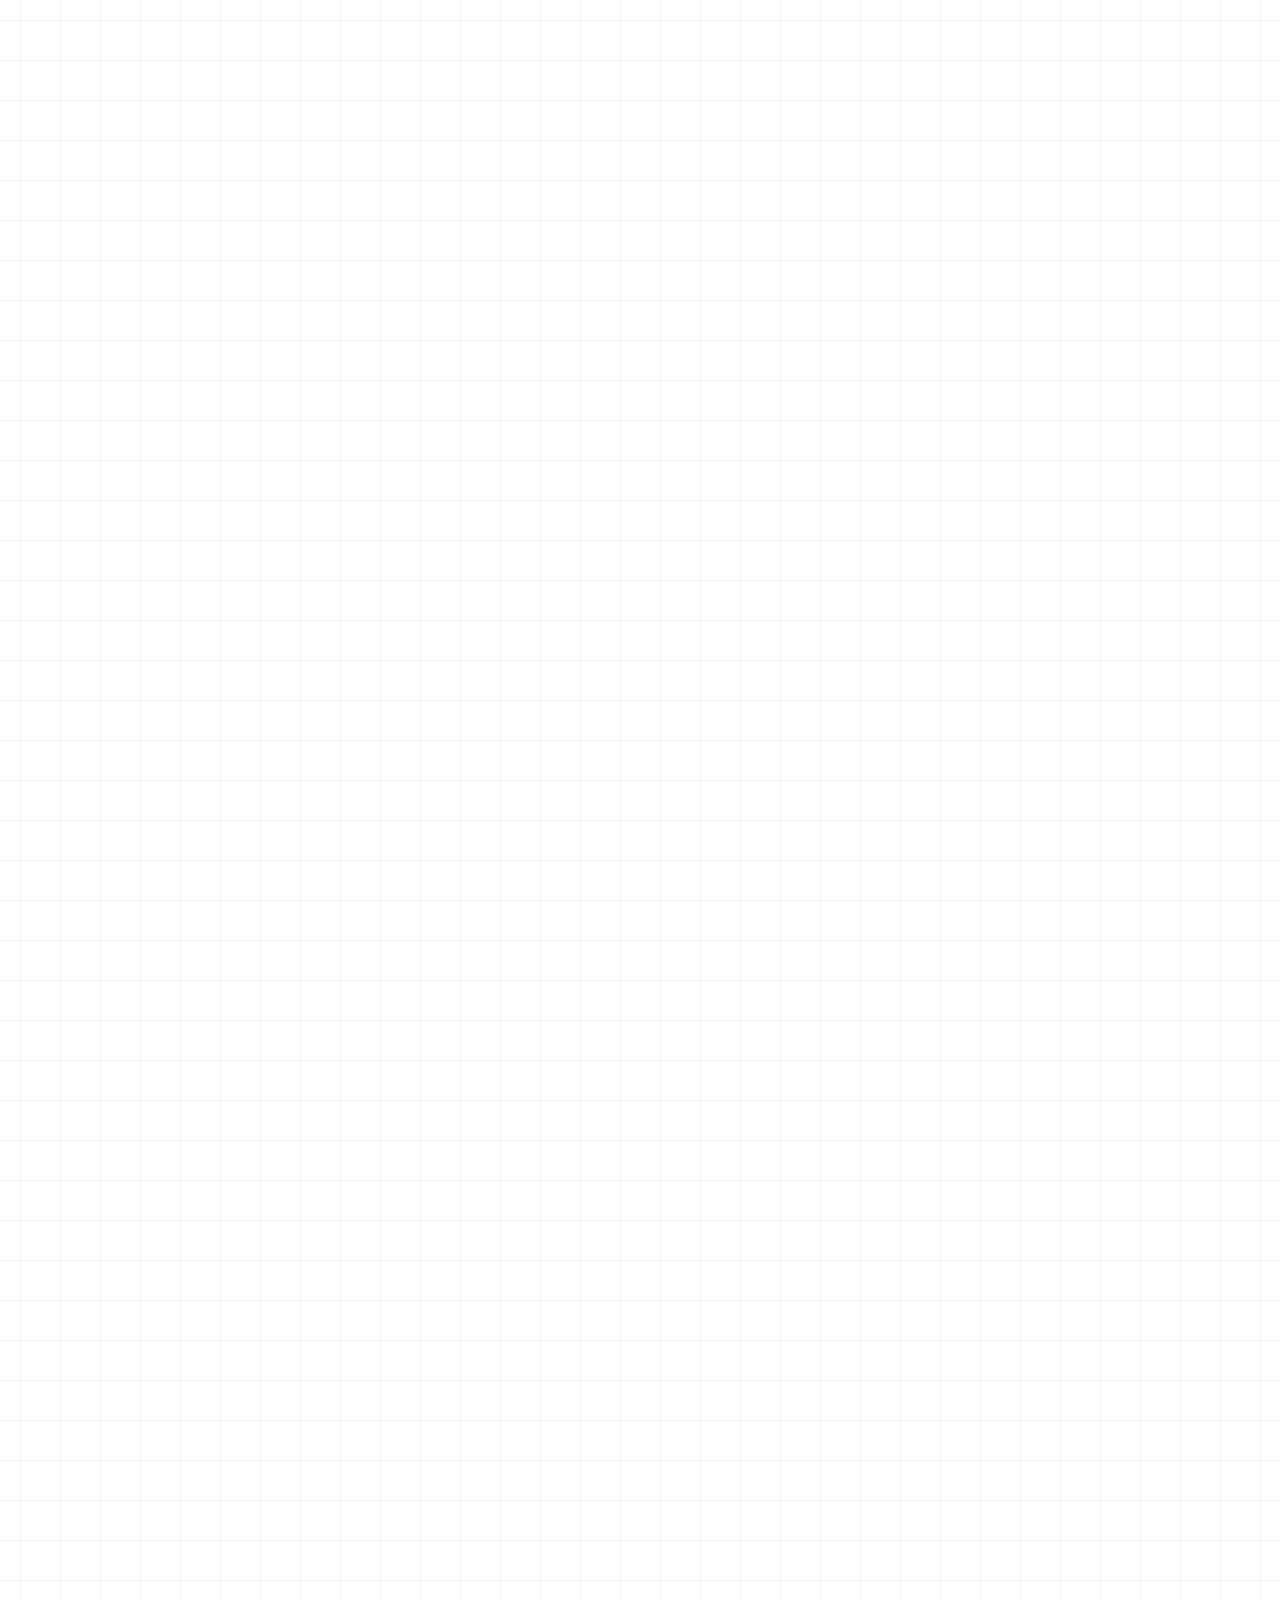
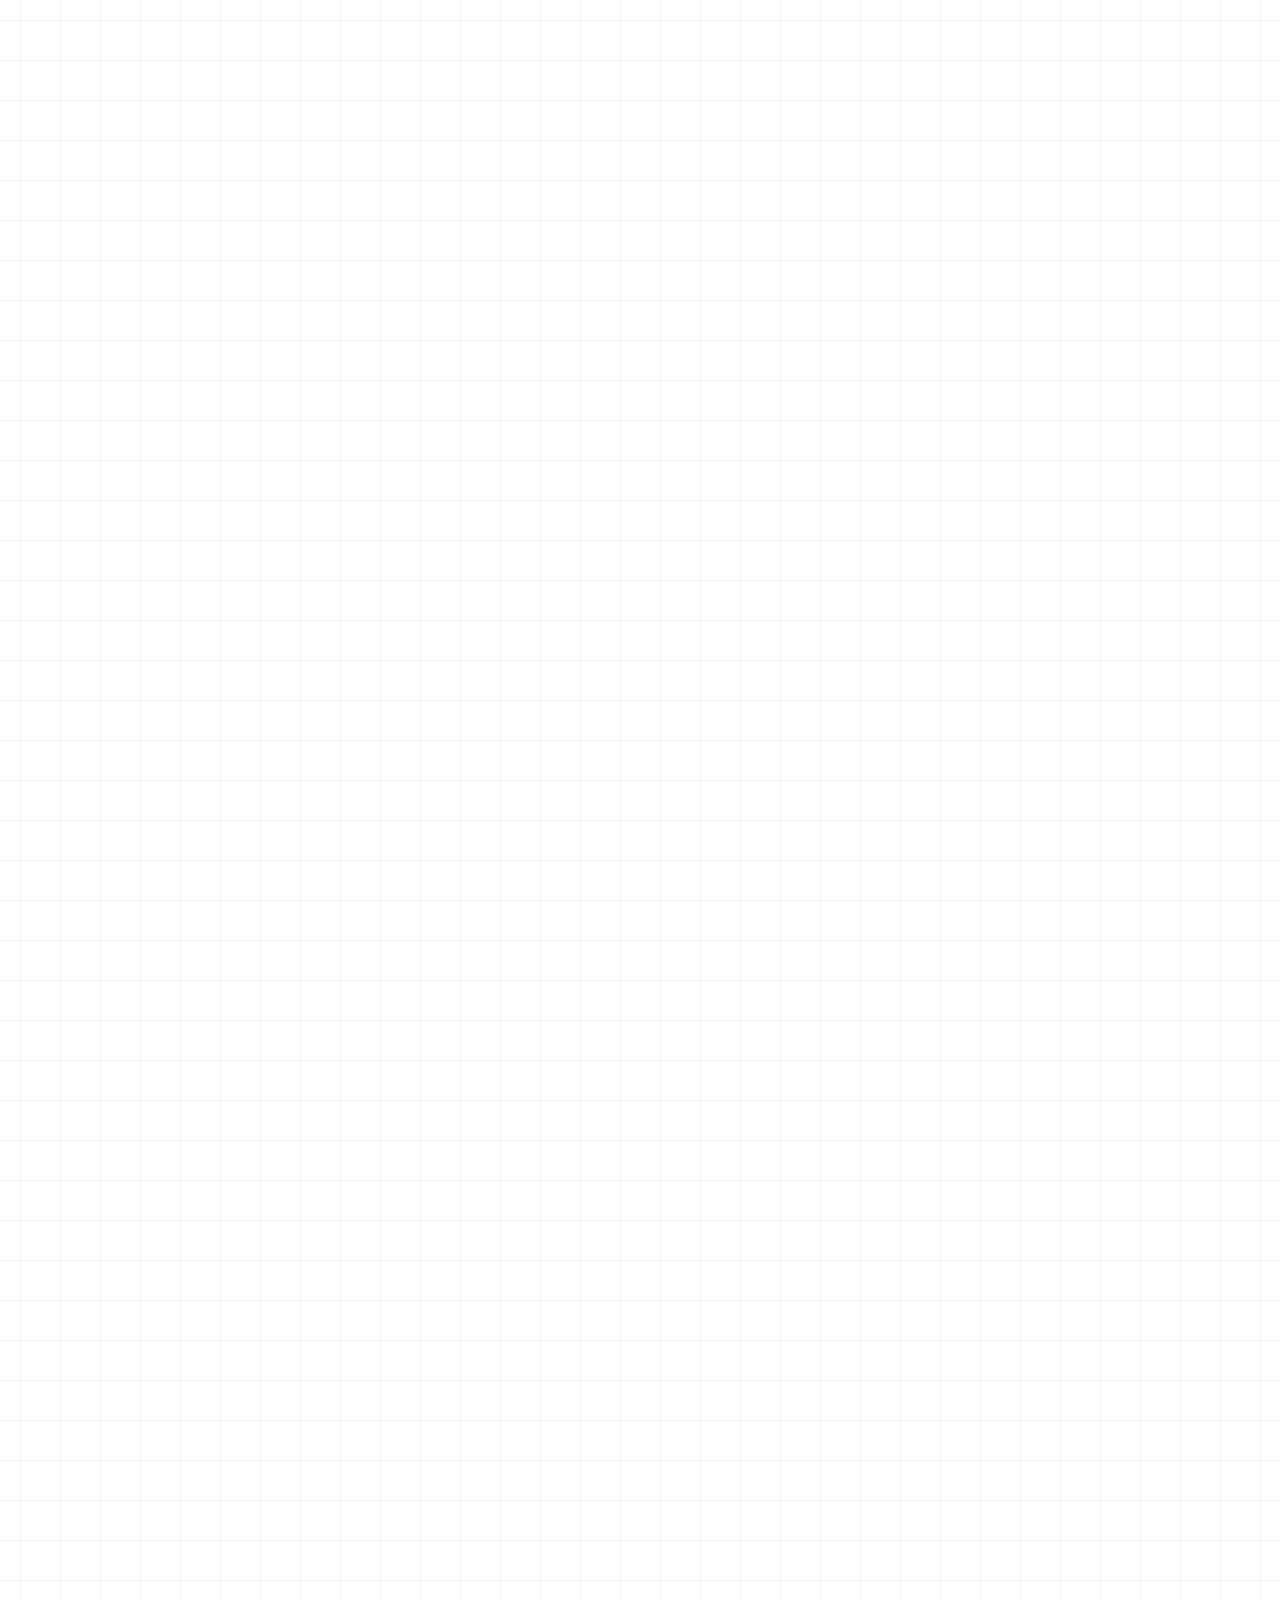
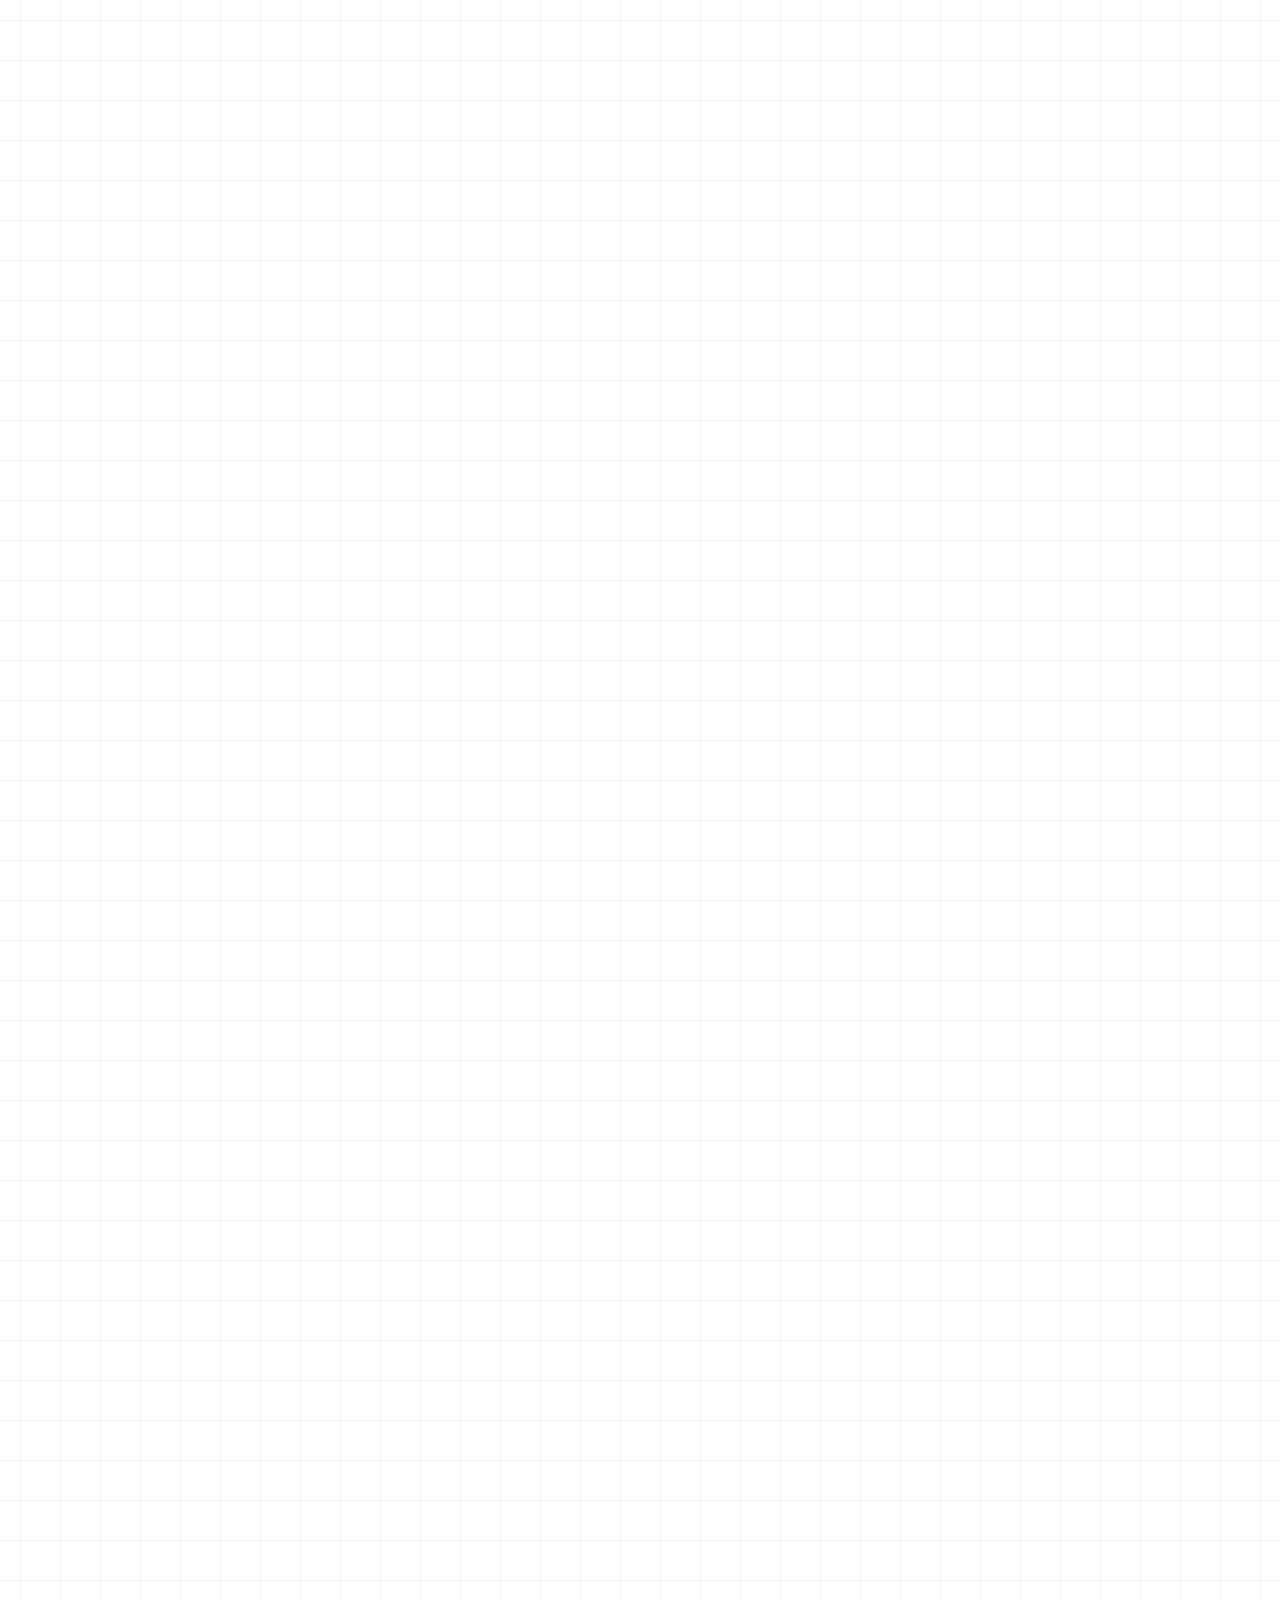
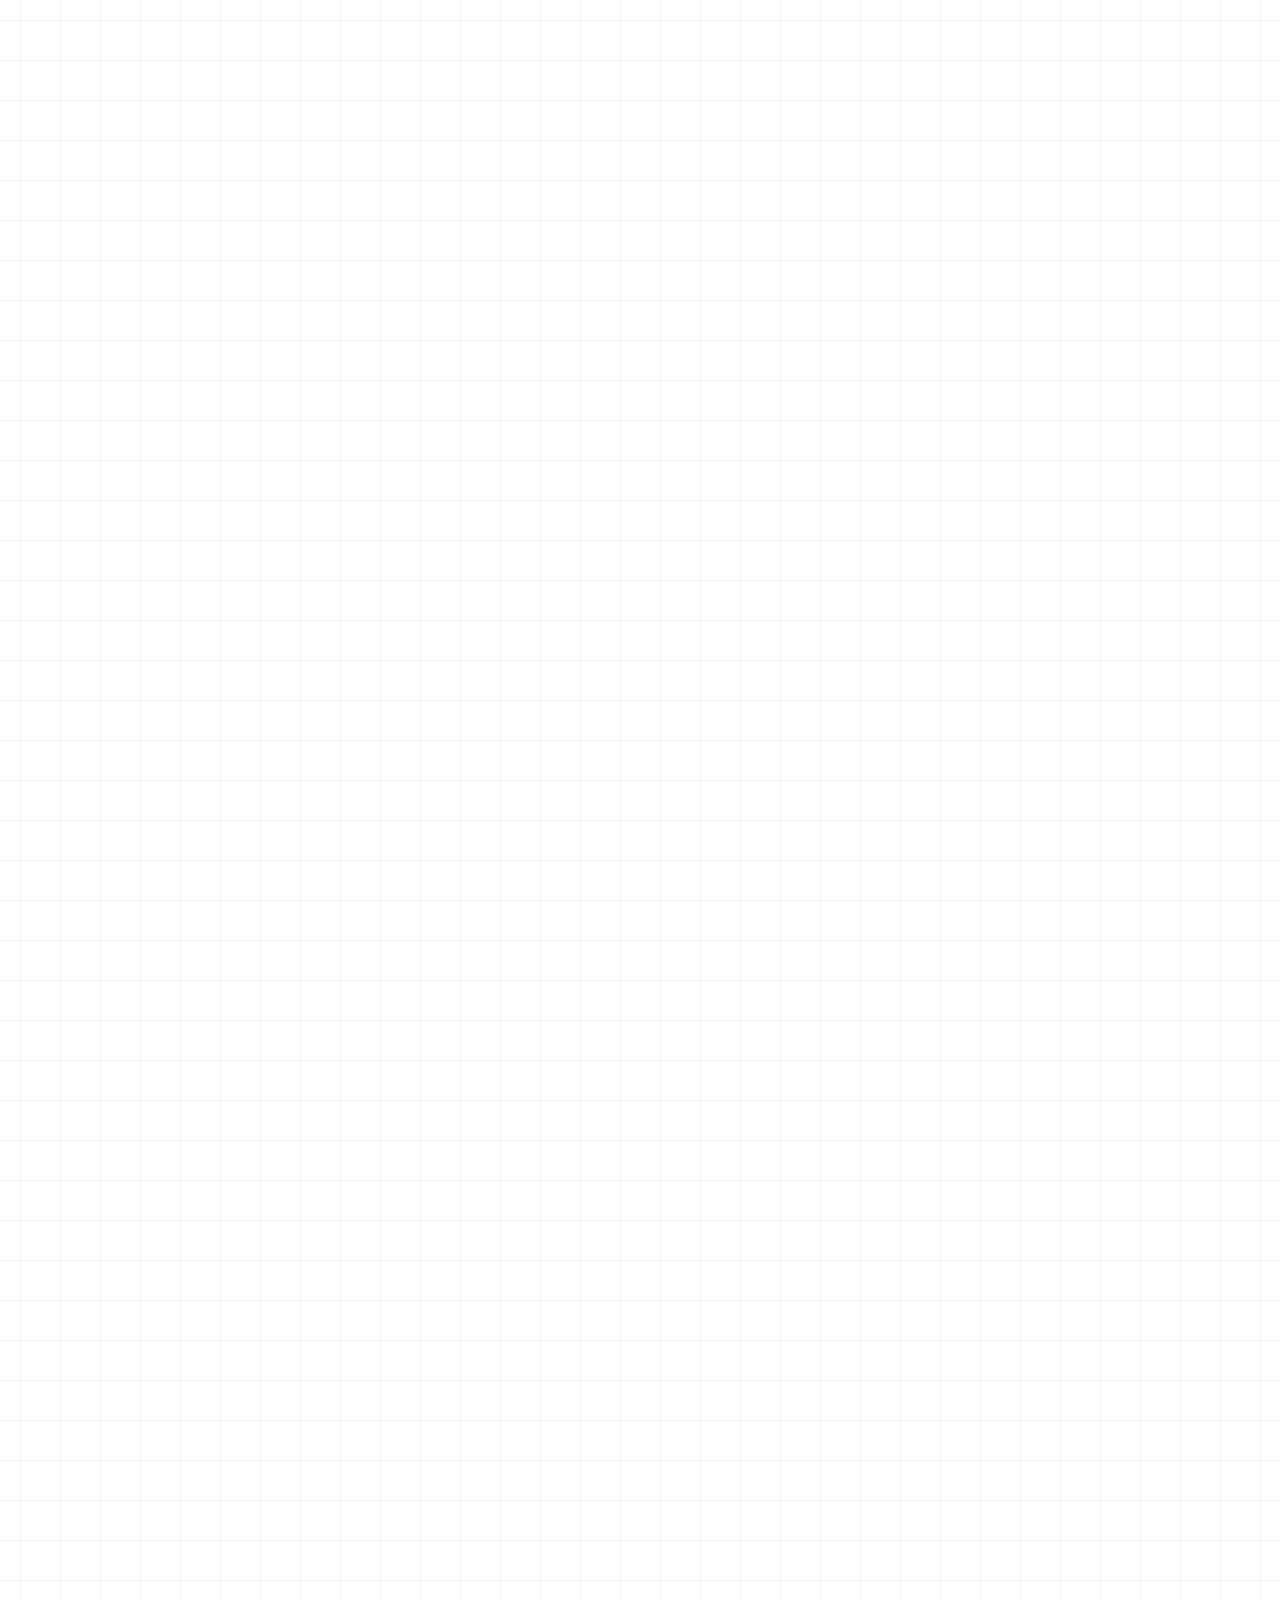
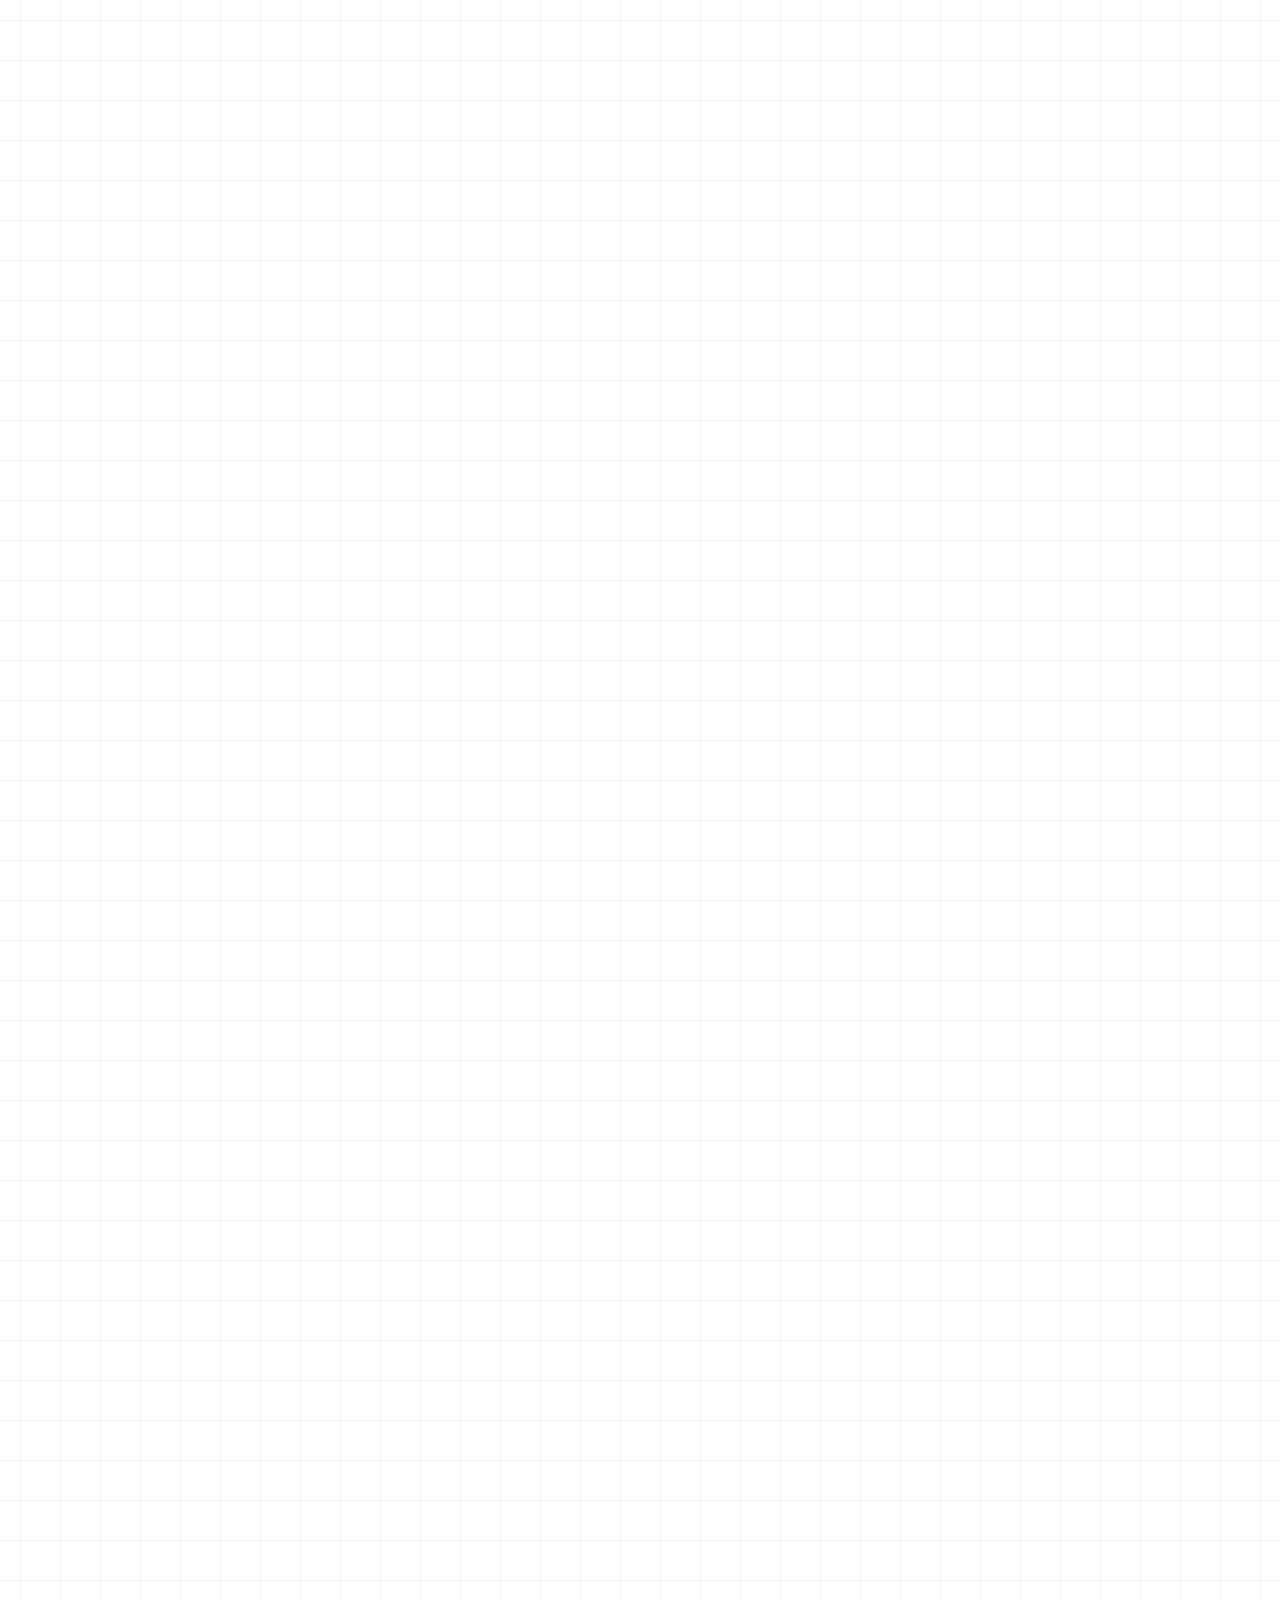
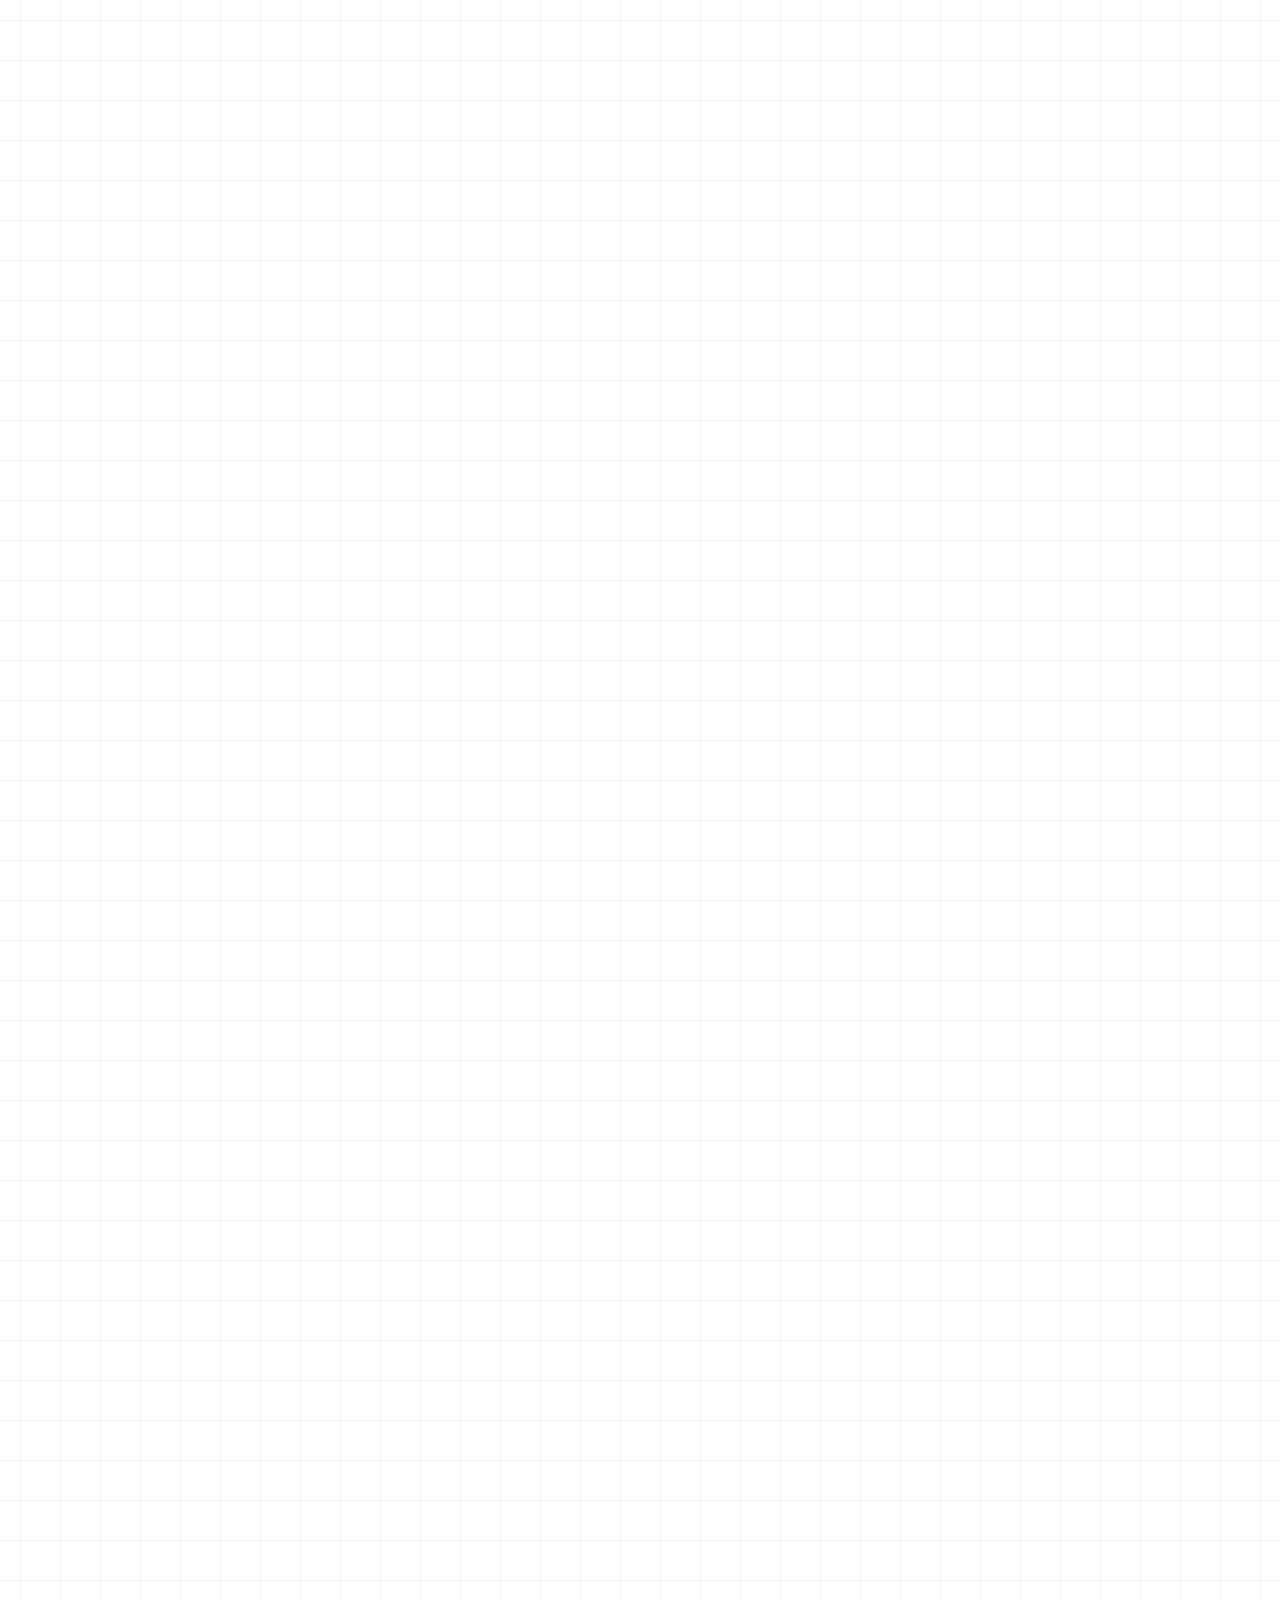
==== commit 56845475: "add comic cover, fix heatmap reset year range" ====
--- a/comic.html
+++ b/comic.html
@@ -51,6 +51,13 @@
   <main class="comic-main">
     <section class="comic-track" aria-label="Crash story panels">
 
+      <!-- Panel 0 – comic cover -->
+      <article class="comic-panel" data-panel-index="0">
+        <div class="comic-panel-inner">
+          <img src="img/panel0.png" alt="Comic cover" class="panel-image">
+        </div>
+      </article>
+
       <!-- Panel 1 – wakes up -->
       <article class="comic-panel" data-panel-index="0">
         <div class="comic-panel-inner">
--- a/css/style.css
+++ b/css/style.css
@@ -647,6 +647,55 @@
    Panel-specific chart placement
    --------------------------- */
 
+/* Panel 2 – phone heatmap (landscape) */
+.panel-2 .chart-panel--heatmap {
+    left: 32%;
+    bottom: 14%;
+    width: 40%;
+    transform: translateX(-50%);
+}
+
+/* flatten padding in phone mode */
+.panel-2 .chart-panel--heatmap .heatmap-section {
+    padding: 0;
+    margin: 0;
+    max-width: none;
+}
+.panel-2 .chart-panel--heatmap .heatmap-card {
+    background: transparent;
+    border: none;
+    box-shadow: none;
+    padding: 0;
+}
+
+/* scale the car heatmap into the phone */
+.panel-2 .chart-panel--heatmap .car-svg {
+    transform:translate(-17%, -70%)  scale(0.65);
+    transform-origin: 50% 50%;
+}
+
+/* hide long UI in mini mode */
+.panel-2 .chart-panel--heatmap .heatmap-header,
+.panel-2 .chart-panel--heatmap .heatmap-year-range,
+.panel-2 .chart-panel--heatmap .heatmap-legend,
+.panel-2 .chart-panel--heatmap .heatmap-source {
+    display: none;
+}
+
+/* when zoomed, full size + show header/controls/legend */
+.panel-2 .chart-panel--heatmap.is-zoomed .car-svg {
+    transform: scale(1);
+}
+
+
+.panel-2 .chart-panel--heatmap.is-zoomed .heatmap-header,
+.panel-2 .chart-panel--heatmap.is-zoomed .heatmap-year-range,
+.panel-2 .chart-panel--heatmap.is-zoomed .heatmap-legend,
+.panel-2 .chart-panel--heatmap.is-zoomed .heatmap-source {
+    display: block;
+}
+
+
 /* Panel 6 – speed-limit sign */
 .panel-6 .chart-panel--speed {
     left: 47%;
@@ -1124,126 +1173,6 @@
     display: block;
 }
 
-/* === Car PNG background version for Panel 2 === */
-
-/* We flatten the card so the car art + heatmap take over */
-.heatmap-card {
-    background: transparent;
-    border: none;
-    border-radius: 16px;
-    padding: 0;
-    box-shadow: none;
-    width: 100%;
-    margin: 0 auto;
-}
-
-/* Full-width car image container */
-.car-section {
-    position: relative;
-    width: 100%;
-    overflow: hidden;
-}
-
-/* Car PNG fills the width */
-.car-fullwidth {
-    width: 100%;
-    height: auto;
-    display: block;
-    object-fit: cover;
-}
-
-/* Floating heatmap card over the car */
-.heatmap-floating-panel {
-    position: absolute;
-    top: 54%;
-    left: 57%;
-    transform: translate(-50%, -50%);
-    padding: 24px;
-    background: rgba(255, 240, 222, 0.94);
-    border-radius: 12px;
-    box-shadow: 0 6px 22px rgba(0, 0, 0, 0.18);
-    width: min(80vw, 600px);  /* keeps it readable on smaller screens */
-}
-
-.heatmap-floating-panel svg {
-    width: 100%;
-    height: auto;
-}
-
-/* Controls + legend panel under the car */
-.controls-section {
-    margin-top: 0;
-    padding: 20px;
-    /* background: rgba(255, 227, 204, 0.92); */
-    border-radius: 12px;
-    max-width: 80vw;
-    margin-left: auto;
-    margin-right: auto;
-}
-
-/* Make labels big enough to read over the car */
-.axis--y text {
-    font-size: 24px;
-}
-
-.axis--x text {
-    font-size: 28px;
-    font-weight: bold;
-}
-
-
-/* In mini mode, hide header / controls / source text */
-.panel-2 .chart-panel--heatmap .heatmap-header,
-.panel-2 .chart-panel--heatmap .heatmap-year-range,
-.panel-2 .chart-panel--heatmap .heatmap-legend,
-.panel-2 .chart-panel--heatmap .heatmap-source {
-    display: none;
-}
-
-/* When zoomed, show full car background at normal scale */
-.panel-2 .chart-panel--heatmap.is-zoomed {
-    /* global .chart-panel.is-zoomed already makes it full-screen,
-       so here we just undo the mini scaling/cropping */
-    width: 100vw;
-    height: 100vh;
-    overflow: visible;
-}
-
-.panel-2 .chart-panel--heatmap.is-zoomed .heatmap-card {
-    transform: none;          /* full size like standalone page */
-}
-
-.panel-2 .chart-panel--heatmap.is-zoomed .heatmap-header,
-.panel-2 .chart-panel--heatmap.is-zoomed .heatmap-year-range,
-.panel-2 .chart-panel--heatmap.is-zoomed .heatmap-legend,
-.panel-2 .chart-panel--heatmap.is-zoomed .heatmap-source {
-    display: block;
-}
-
-/* Panel 2 – mini car heatmap sitting in the phone */
-.panel-2 .chart-panel--heatmap {
-    position: absolute;
-    top: 67%;                 /* align with phone screen vertically */
-    left: 26%;                /* align horizontally */
-    height: 100%;              /* fit inside phone screen */
-    width: 100%;
-    transform: translate(-50%, -50%) scale(0.26);
-    transform-origin: center center;
-    cursor: pointer;
-}
-
-/* We don't scale inner pieces anymore; keep the car layout as-is */
-.panel-2 .chart-panel--heatmap .heatmap-card {
-    transform: none;
-}
-
-/* Hide header / controls / source text in mini mode */
-.panel-2 .chart-panel--heatmap .heatmap-header,
-.panel-2 .chart-panel--heatmap .heatmap-year-range,
-.panel-2 .chart-panel--heatmap .heatmap-legend,
-.panel-2 .chart-panel--heatmap .heatmap-source {
-    display: none;
-}
 
 
 /* ===========================
@@ -1257,4 +1186,62 @@
     .chart-panel[data-zoomable]::after {
         font-size: 10px;
     }
+}
+
+/* ============================================
+   COMIC PAGE OVERRIDES FOR CHART MODALS
+   ============================================ */
+
+/* On the comic page, keep embedded chart blocks in normal flow
+   so they don't overlap captions/images (fixes panel 3 overlap). */
+   body.comic-body .chart-panel {
+    position: static;
+    margin-top: 0.75rem;
+  }
+  
+  /* Zoomed state is already a full-screen flex container.
+     Here we just tweak the inner card to be ~90% viewport and comic-y. */
+  body.comic-body .chart-panel.is-zoomed {
+    align-items: center;
+    justify-content: center;
+  }
+  
+  /* Comic-style modal card: 90% of viewport, outlined like a panel */
+  body.comic-body .chart-panel.is-zoomed .chart-content {
+    position: relative;
+    width: 90vw;
+    max-width: 90vw;
+    max-height: 90vh;
+    overflow: auto;
+  
+    background: #ffffff;
+    border-radius: 18px;
+    border: 3px solid #000000;
+    box-shadow: 0 18px 40px rgba(0, 0, 0, 0.35);
+    padding: 18px 20px;
+  }
+  
+  /* Slight doodle-outline echo, like the comic panels */
+  body.comic-body .chart-panel.is-zoomed .chart-content::before {
+    content: "";
+    position: absolute;
+    inset: 8px -8px -8px 8px;
+    border-radius: 18px;
+    border: 3px solid #000000;
+    opacity: 0.25;
+    pointer-events: none;
+  }
+  
+  /* Make headings inside the modal feel more comic-ish,
+     but don't touch body text to keep charts readable. */
+  body.comic-body .chart-panel.is-zoomed .chart-title,
+  body.comic-body .chart-panel.is-zoomed h2 {
+    font-family: "Bangers", system-ui, -apple-system, BlinkMacSystemFont,
+      "Segoe UI", sans-serif;
+    letter-spacing: 0.06em;
+    text-transform: uppercase;
+  }
+
+  .chart-panel {
+    display: none;        /* NEVER show inside comic */
 }
